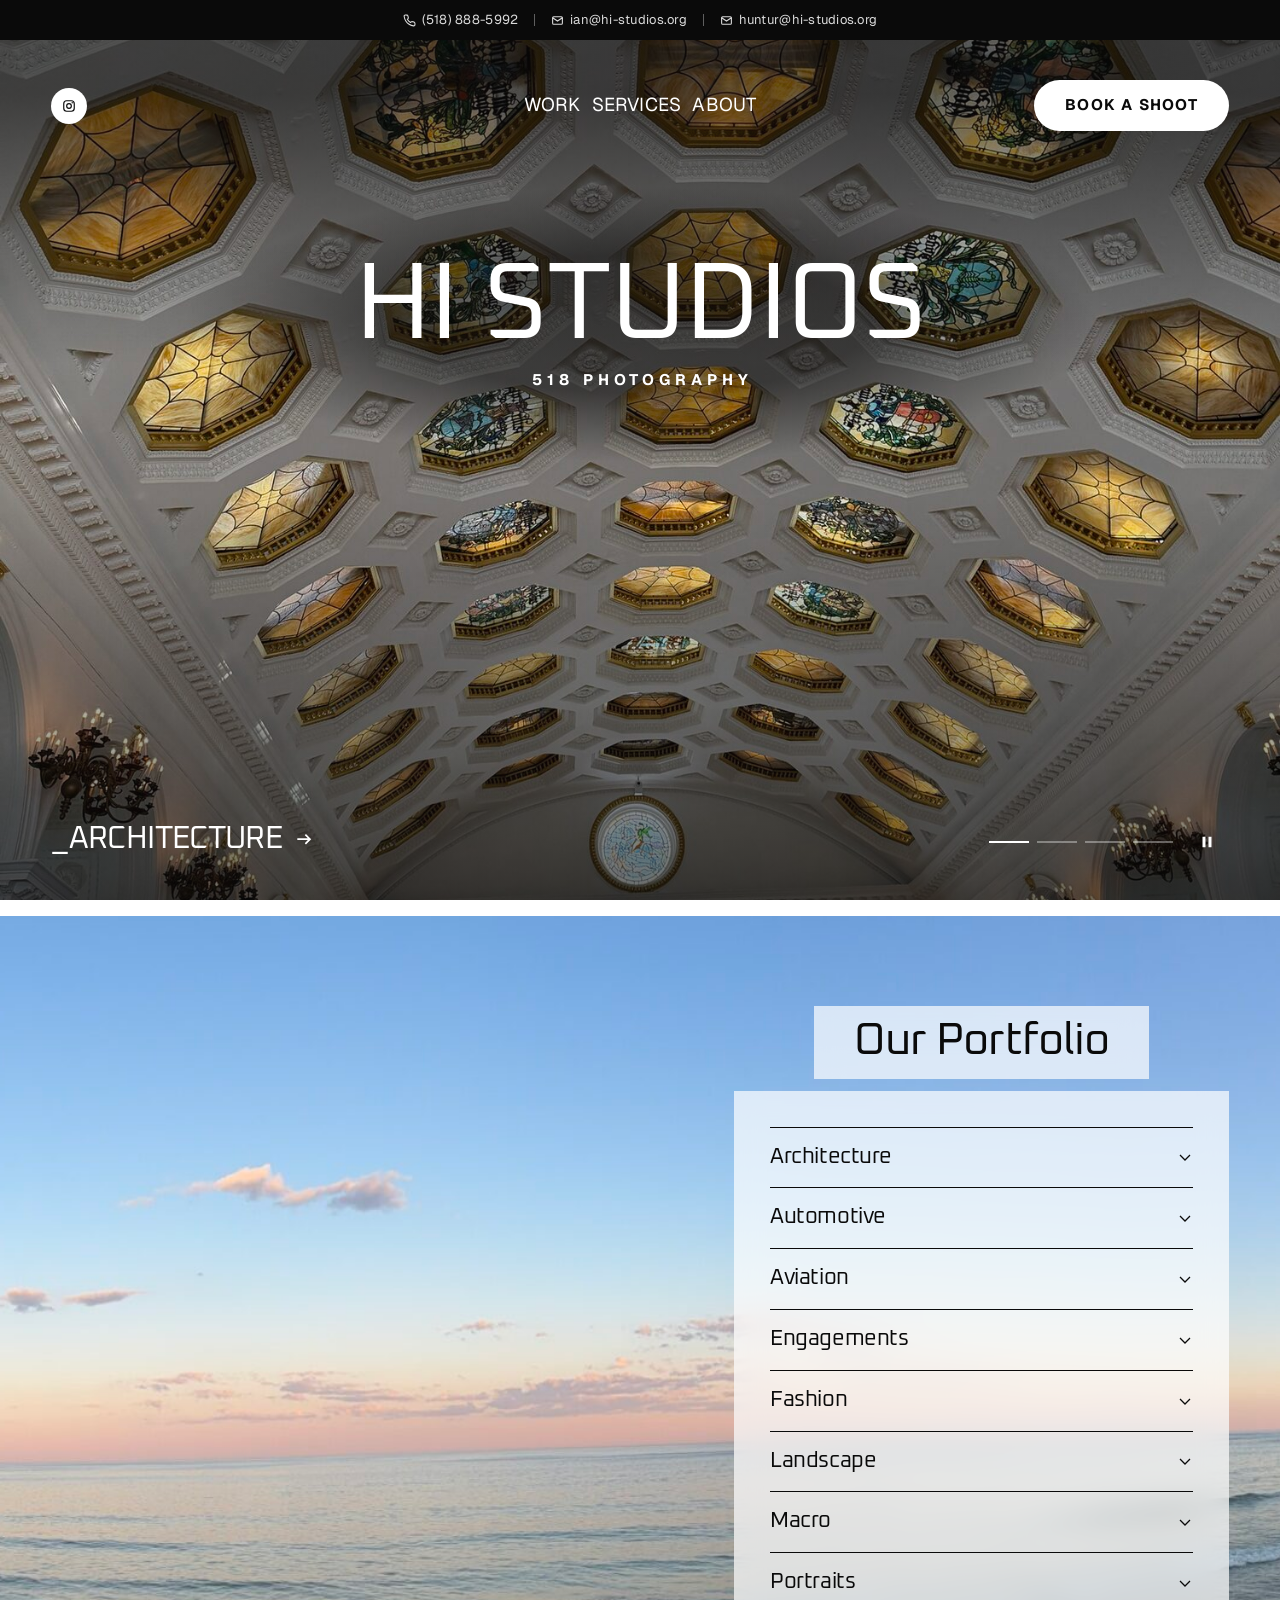
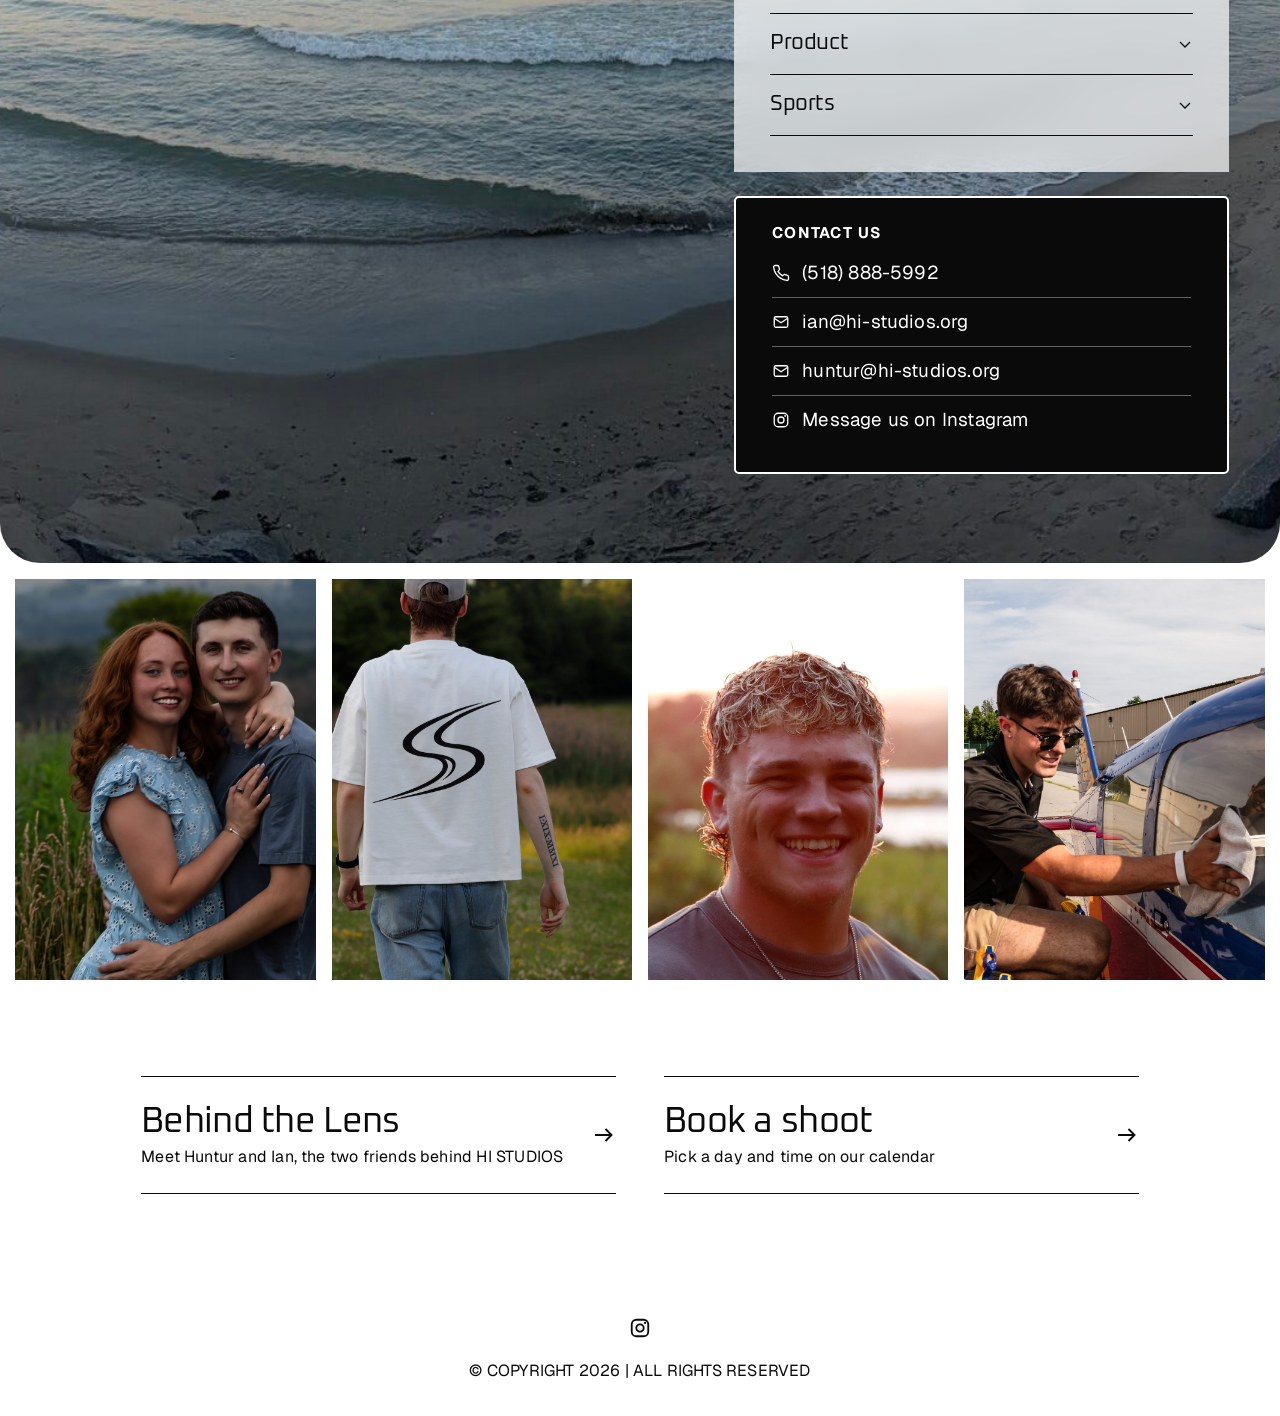
==== index.html @ 46494f15 "Rename "What we shoot" to "Our Portfolio" The homepage section heading and the links to it at the bo" ====
<!doctype html>
<!--
  Homepage built from DESIGN.md. The site has three pages, which share
  styles.css, script.js and the photos/ folder:
  - index.html: this page (hi-studios.org/)
  - about/index.html: Behind the Lens (hi-studios.org/about/)
  - book/index.html: Book a shoot (hi-studios.org/book/)

  To make it yours:
  - Name: HI STUDIOS (page titles, the name on the carousel, the menu, and
    the wordmark in the other pages' headers).
  - Search engines: each page's title and description are at the top of
    its <head>. The full links there (canonical, og:url, og:image), the
    data block below them, sitemap.xml and robots.txt all assume the site
    lives at https://hi-studios.org/. Change them if it moves.
  - Booking: "Book a shoot" opens the Book a shoot page, which embeds the
    Google Calendar booking page. Change availability, length or price
    in Google Calendar; nothing here needs editing.
  - Contact: phone (518) 888-5992 and the emails ian@hi-studios.org and
    huntur@hi-studios.org are in the bar at the top of every page, in the
    "Contact us" card under "Our Portfolio" and in the card on the Book a
    shoot page. The data block below lists the phone and Ian's email.
    Change them all if any of them changes. The cards also link to an
    Instagram message (ig.me/m/hi.studios.99).
  - Photos: they live in the photos/ folder, sorted by category. Each
    category's gallery list is at the top of script.js. The About photo
    is photos/about/hi-studios.jpg (a square crop).
  - Carousel: the 4 rotating photos at the top are in the hero section
    below; each one's caption opens a gallery. The name and "518
    Photography" sit centered on top of them.
  - Text: the service descriptions are drafts to rewrite in your own words.
-->
<html lang="en">
<head>
  <meta charset="utf-8">
  <meta name="viewport" content="width=device-width, initial-scale=1">
  <title>HI STUDIOS | 518 Photography &amp; Video</title>
  <meta name="description" content="HI STUDIOS is Huntur and Ian, shooting photo and video in New York’s 518 area: portraits, engagements, sports, fashion, automotive, aviation and more.">
  <link rel="canonical" href="https://hi-studios.org/">
  <meta property="og:type" content="website">
  <meta property="og:site_name" content="HI STUDIOS">
  <meta property="og:title" content="HI STUDIOS | 518 Photography">
  <meta property="og:description" content="Huntur and Ian, shooting photo and video in New York’s 518 area: portraits, engagements, sports, fashion, automotive, aviation and more.">
  <meta property="og:url" content="https://hi-studios.org/">
  <meta property="og:image" content="https://hi-studios.org/photos/engagements/hug-kneeling.jpg">
  <meta property="og:image:width" content="2000">
  <meta property="og:image:height" content="1333">
  <meta property="og:image:alt" content="A couple embracing on their knees in a field just after a proposal">
  <meta name="twitter:card" content="summary_large_image">
  <!-- Tells search engines who HI STUDIOS is and how to reach you -->
  <script type="application/ld+json">
  {
    "@context": "https://schema.org",
    "@graph": [
      {
        "@type": "Organization",
        "@id": "https://hi-studios.org/#organization",
        "name": "HI STUDIOS",
        "url": "https://hi-studios.org/",
        "description": "Photography and video by Huntur and Ian in New York’s 518 area.",
        "email": "ian@hi-studios.org",
        "telephone": "+1-518-888-5992",
        "image": "https://hi-studios.org/photos/about/hi-studios.jpg",
        "sameAs": ["https://www.instagram.com/hi.studios.99/"]
      },
      {
        "@type": "WebSite",
        "@id": "https://hi-studios.org/#website",
        "name": "HI STUDIOS",
        "url": "https://hi-studios.org/",
        "publisher": { "@id": "https://hi-studios.org/#organization" }
      }
    ]
  }
  </script>
  <link rel="icon" href="data:image/svg+xml,%3Csvg xmlns='http://www.w3.org/2000/svg' viewBox='0 0 32 32'%3E%3Crect width='32' height='32' fill='%230A0A0A'/%3E%3Crect x='7' y='22' width='18' height='3' fill='%23fff'/%3E%3C/svg%3E">
  <link rel="preconnect" href="https://fonts.googleapis.com">
  <link rel="preconnect" href="https://fonts.gstatic.com" crossorigin>
  <link rel="stylesheet" href="https://fonts.googleapis.com/css2?family=Oxanium:wght@400&family=Geist:wght@400;700&display=swap">
  <link rel="stylesheet" href="styles.css">
  <script src="script.js" defer></script>
</head>
<body>
  <a class="skip-link" href="#main">Skip to content</a>

  <div class="topbar">
    <a href="tel:+15188885992">
      <svg viewBox="0 0 24 24" fill="none" stroke="currentColor" stroke-width="2" stroke-linecap="round" stroke-linejoin="round" aria-hidden="true"><path d="M22 16.9v3a2 2 0 0 1-2.2 2 19.8 19.8 0 0 1-8.6-3.1 19.5 19.5 0 0 1-6-6A19.8 19.8 0 0 1 2.1 4.2 2 2 0 0 1 4.1 2h3a2 2 0 0 1 2 1.7c.1.9.4 1.8.7 2.7a2 2 0 0 1-.5 2.1L8 9.8a16 16 0 0 0 6 6l1.3-1.3a2 2 0 0 1 2.1-.4c.9.3 1.8.6 2.7.7a2 2 0 0 1 1.7 2z"/></svg>
      <span class="visually-hidden">Phone: </span>(518) 888-5992
    </a>
    <span class="topbar__sep" aria-hidden="true"></span>
    <span class="topbar__emails">
      <a href="mailto:ian@hi-studios.org">
        <svg viewBox="0 0 24 24" fill="none" stroke="currentColor" stroke-width="2" aria-hidden="true"><rect x="3" y="5" width="18" height="14" rx="2"/><path d="m3 7 9 6 9-6"/></svg>
        <span class="visually-hidden">Email: </span>ian@hi-studios.org
      </a>
      <span class="topbar__sep" aria-hidden="true"></span>
      <a href="mailto:huntur@hi-studios.org">
        <svg viewBox="0 0 24 24" fill="none" stroke="currentColor" stroke-width="2" aria-hidden="true"><rect x="3" y="5" width="18" height="14" rx="2"/><path d="m3 7 9 6 9-6"/></svg>
        <span class="visually-hidden">Email: </span>huntur@hi-studios.org
      </a>
    </span>
  </div>

  <header class="site-header">
    <ul class="socials" aria-label="Social links">
      <li>
        <a class="social-chip" href="https://www.instagram.com/hi.studios.99/" aria-label="Instagram">
          <svg viewBox="0 0 24 24" fill="none" stroke="currentColor" stroke-width="2" aria-hidden="true"><rect x="3" y="3" width="18" height="18" rx="5"/><circle cx="12" cy="12" r="4"/><circle cx="17.5" cy="6.5" r="1.2" fill="currentColor" stroke="none"/></svg>
        </a>
      </li>
    </ul>

    <!-- No wordmark here on the homepage: the name is centered on the carousel -->
    <div class="brand">
      <nav class="site-nav" aria-label="Main">
        <a href="#work">Work</a>
        <a href="#services">Services</a>
        <a href="about/">About</a>
      </nav>
    </div>

    <a class="btn btn--pill header-cta" href="book/">Book a shoot</a>

    <button class="menu-toggle" type="button" aria-expanded="false" aria-controls="menu" aria-label="Open menu">
      <span></span><span></span>
    </button>
  </header>

  <dialog class="menu" id="menu" aria-label="Menu">
    <div class="menu__top">
      <span class="wordmark wordmark--small">HI STUDIOS</span>
      <button class="icon-button menu__close" type="button" aria-label="Close menu">
        <svg viewBox="0 0 24 24" fill="none" stroke="currentColor" stroke-width="1.5" aria-hidden="true"><path d="M5 5l14 14M19 5 5 19"/></svg>
      </button>
    </div>
    <nav class="menu__nav" aria-label="Main">
      <a href="#work">Work</a>
      <a href="#services">Services</a>
      <a href="about/">About</a>
    </nav>
    <div class="menu__bottom">
      <a class="btn btn--pill" href="book/">Book a shoot</a>
      <!-- script.js copies the header's social links in here -->
    </div>
  </dialog>

  <main id="main">
    <!-- Carousel of 4 key photos. To swap one, change its img (src, width,
         height, alt) and its caption: data-gallery is the gallery the
         caption opens, and the text after the underscore is its label. -->
    <section class="hero" id="top" aria-roledescription="carousel" aria-label="Featured work">
      <h1 class="hero__title">
        <span class="hero__name">HI STUDIOS</span>
        <span class="hero__tagline">518 Photography</span>
      </h1>

      <div class="slides" aria-live="off">
        <figure class="slide is-active" role="group" aria-roledescription="slide" aria-label="1 of 4">
          <img src="photos/architecture/ceiling.jpg" alt="Ornate ceiling of octagonal stained-glass panels in a grand hall" width="1500" height="2000" fetchpriority="high">
          <figcaption>
            <a class="slide__caption" href="#services" data-gallery="architecture"><span aria-hidden="true">_</span>Architecture<svg viewBox="0 0 16 16" fill="none" stroke="currentColor" stroke-width="1.5" aria-hidden="true"><path d="M2 8h11M9 4l4 4-4 4"/></svg></a>
          </figcaption>
        </figure>
        <figure class="slide" role="group" aria-roledescription="slide" aria-label="2 of 4" inert>
          <img src="photos/engagements/hug-kneeling.jpg" alt="A couple embracing on their knees in a field just after a proposal" width="2000" height="1333" fetchpriority="low" decoding="async">
          <figcaption>
            <a class="slide__caption" href="#services" data-gallery="engagements"><span aria-hidden="true">_</span>Engagements<svg viewBox="0 0 16 16" fill="none" stroke="currentColor" stroke-width="1.5" aria-hidden="true"><path d="M2 8h11M9 4l4 4-4 4"/></svg></a>
          </figcaption>
        </figure>
        <figure class="slide" role="group" aria-roledescription="slide" aria-label="3 of 4" inert>
          <img src="photos/aviation/pose-spray.jpg" alt="A detailer in sunglasses holding a spray bottle beside a red and blue plane" width="2000" height="1333" fetchpriority="low" decoding="async">
          <figcaption>
            <a class="slide__caption" href="#services" data-gallery="aviation"><span aria-hidden="true">_</span>Aviation<svg viewBox="0 0 16 16" fill="none" stroke="currentColor" stroke-width="1.5" aria-hidden="true"><path d="M2 8h11M9 4l4 4-4 4"/></svg></a>
          </figcaption>
        </figure>
        <figure class="slide" role="group" aria-roledescription="slide" aria-label="4 of 4" inert>
          <img src="photos/fashion/walk-away-reeds.jpg" alt="A man in a gray cap walking away down a grassy path, a black S logo on the back of his white tee" width="2000" height="1333" fetchpriority="low" decoding="async">
          <figcaption>
            <a class="slide__caption" href="#services" data-gallery="fashion"><span aria-hidden="true">_</span>Fashion<svg viewBox="0 0 16 16" fill="none" stroke="currentColor" stroke-width="1.5" aria-hidden="true"><path d="M2 8h11M9 4l4 4-4 4"/></svg></a>
          </figcaption>
        </figure>
      </div>

      <div class="carousel-controls">
        <div class="dots" role="group" aria-label="Choose a photo">
          <button class="dot is-active" type="button" aria-label="Photo 1 of 4: Architecture" aria-current="true"><span></span></button>
          <button class="dot" type="button" aria-label="Photo 2 of 4: Engagements"><span></span></button>
          <button class="dot" type="button" aria-label="Photo 3 of 4: Aviation"><span></span></button>
          <button class="dot" type="button" aria-label="Photo 4 of 4: Fashion"><span></span></button>
        </div>
        <button class="carousel-toggle" type="button" aria-label="Pause slideshow">
          <svg class="icon-pause" viewBox="0 0 24 24" fill="currentColor" aria-hidden="true"><rect x="6" y="5" width="4" height="14"/><rect x="14" y="5" width="4" height="14"/></svg>
          <svg class="icon-play" viewBox="0 0 24 24" fill="currentColor" aria-hidden="true"><path d="M7 5v14l12-7z"/></svg>
        </button>
      </div>
    </section>

    <section class="services" id="services" aria-labelledby="services-title">
      <!-- On desktop the panels cover the right side, so pick a photo
           whose subject sits left of center. -->
      <img class="services__bg" src="photos/landscape/beach-panorama.jpg" alt="" width="2576" height="1052" loading="lazy">
      <div class="services__inner">
        <div class="services__panel">
          <h2 class="services__title" id="services-title">Our Portfolio</h2>
          <!-- Draft descriptions: rewrite them in your own words.
               Each "See photos" link opens the gallery named in data-gallery. -->
          <div class="accordion">
            <details>
              <summary>Architecture<svg viewBox="0 0 16 16" fill="none" stroke="currentColor" stroke-width="1.25" aria-hidden="true"><path d="m3 6 5 5 5-5"/></svg></summary>
              <p>Interiors and buildings, from grand halls to small rooms, shot to show both the detail and the scale.</p>
              <a class="accordion__link" href="#work" data-gallery="architecture">See photos</a>
            </details>
            <details>
              <summary>Automotive<svg viewBox="0 0 16 16" fill="none" stroke="currentColor" stroke-width="1.25" aria-hidden="true"><path d="m3 6 5 5 5-5"/></svg></summary>
              <p>Cars shot on location, with the angles and light that show off the paint, the lines and the details.</p>
              <a class="accordion__link" href="#work" data-gallery="automotive">See photos</a>
            </details>
            <details>
              <summary>Aviation<svg viewBox="0 0 16 16" fill="none" stroke="currentColor" stroke-width="1.25" aria-hidden="true"><path d="m3 6 5 5 5-5"/></svg></summary>
              <p>Planes on the ramp: detailing in action, close-up details and portraits with the aircraft.</p>
              <a class="accordion__link" href="#work" data-gallery="aviation">See photos</a>
            </details>
            <details>
              <summary>Engagements<svg viewBox="0 0 16 16" fill="none" stroke="currentColor" stroke-width="1.25" aria-hidden="true"><path d="m3 6 5 5 5-5"/></svg></summary>
              <p>Proposals and engagement sessions: the moment itself, the ring, and relaxed portraits of the two of you afterwards.</p>
              <a class="accordion__link" href="#work" data-gallery="engagements">See photos</a>
            </details>
            <details>
              <summary>Fashion<svg viewBox="0 0 16 16" fill="none" stroke="currentColor" stroke-width="1.25" aria-hidden="true"><path d="m3 6 5 5 5-5"/></svg></summary>
              <p>Lookbooks and campaign shoots for clothing brands, on location in natural light.</p>
              <a class="accordion__link" href="#work" data-gallery="fashion">See photos</a>
            </details>
            <details>
              <summary>Landscape<svg viewBox="0 0 16 16" fill="none" stroke="currentColor" stroke-width="1.25" aria-hidden="true"><path d="m3 6 5 5 5-5"/></svg></summary>
              <p>Coastlines, wetlands and wide-open skies, from golden sunsets to quiet overcast days.</p>
              <a class="accordion__link" href="#work" data-gallery="landscape">See photos</a>
            </details>
            <details>
              <summary>Macro<svg viewBox="0 0 16 16" fill="none" stroke="currentColor" stroke-width="1.25" aria-hidden="true"><path d="m3 6 5 5 5-5"/></svg></summary>
              <p>Close-ups of the small things: rain beading on ferns, leaf textures and details you'd walk right past.</p>
              <a class="accordion__link" href="#work" data-gallery="macro">See photos</a>
            </details>
            <details>
              <summary>Portraits<svg viewBox="0 0 16 16" fill="none" stroke="currentColor" stroke-width="1.25" aria-hidden="true"><path d="m3 6 5 5 5-5"/></svg></summary>
              <p>Relaxed, natural portraits outdoors, from golden-hour light to foggy autumn fields.</p>
              <a class="accordion__link" href="#work" data-gallery="portraits">See photos</a>
            </details>
            <details>
              <summary>Product<svg viewBox="0 0 16 16" fill="none" stroke="currentColor" stroke-width="1.25" aria-hidden="true"><path d="m3 6 5 5 5-5"/></svg></summary>
              <p>Clean close-ups of products, prints and logos, ready for a website or a feed.</p>
              <a class="accordion__link" href="#work" data-gallery="product">See photos</a>
            </details>
            <details>
              <summary>Sports<svg viewBox="0 0 16 16" fill="none" stroke="currentColor" stroke-width="1.25" aria-hidden="true"><path d="m3 6 5 5 5-5"/></svg></summary>
              <p>Games shot from the sideline under the lights, from the big plays to the moments in between, plus player portraits.</p>
              <a class="accordion__link" href="#work" data-gallery="sports">See photos</a>
            </details>
          </div>
          <div class="contact-card" id="contact">
            <h3 class="contact-card__title">Contact us</h3>
            <ul class="contact-card__list">
              <li>
                <a href="tel:+15188885992">
                  <svg viewBox="0 0 24 24" fill="none" stroke="currentColor" stroke-width="1.75" stroke-linecap="round" stroke-linejoin="round" aria-hidden="true"><path d="M22 16.9v3a2 2 0 0 1-2.2 2 19.8 19.8 0 0 1-8.6-3.1 19.5 19.5 0 0 1-6-6A19.8 19.8 0 0 1 2.1 4.2 2 2 0 0 1 4.1 2h3a2 2 0 0 1 2 1.7c.1.9.4 1.8.7 2.7a2 2 0 0 1-.5 2.1L8 9.8a16 16 0 0 0 6 6l1.3-1.3a2 2 0 0 1 2.1-.4c.9.3 1.8.6 2.7.7a2 2 0 0 1 1.7 2z"/></svg>
                  <span class="visually-hidden">Phone: </span>(518) 888-5992
                </a>
              </li>
              <li>
                <a href="mailto:ian@hi-studios.org">
                  <svg viewBox="0 0 24 24" fill="none" stroke="currentColor" stroke-width="1.75" aria-hidden="true"><rect x="3" y="5" width="18" height="14" rx="2"/><path d="m3 7 9 6 9-6"/></svg>
                  <span class="visually-hidden">Email: </span>ian@hi-studios.org
                </a>
              </li>
              <li>
                <a href="mailto:huntur@hi-studios.org">
                  <svg viewBox="0 0 24 24" fill="none" stroke="currentColor" stroke-width="1.75" aria-hidden="true"><rect x="3" y="5" width="18" height="14" rx="2"/><path d="m3 7 9 6 9-6"/></svg>
                  <span class="visually-hidden">Email: </span>huntur@hi-studios.org
                </a>
              </li>
              <li>
                <a href="https://ig.me/m/hi.studios.99">
                  <svg viewBox="0 0 24 24" fill="none" stroke="currentColor" stroke-width="1.75" aria-hidden="true"><rect x="3" y="3" width="18" height="18" rx="5"/><circle cx="12" cy="12" r="4"/><circle cx="17.5" cy="6.5" r="1.2" fill="currentColor" stroke="none"/></svg>
                  Message us on Instagram
                </a>
              </li>
            </ul>
          </div>
        </div>
      </div>
    </section>

    <section class="work" id="work" aria-label="Selected work">
      <ul class="strip">
        <li data-reveal="0"><a class="tile" href="photos/engagements/couple-portrait.jpg"><img src="photos/engagements/couple-portrait.jpg" alt="Engaged couple smiling together in a field of tall grass" width="2000" height="1333" loading="lazy"></a></li>
        <li data-reveal="1"><a class="tile" href="photos/product/back-print-closeup.jpg"><img src="photos/product/back-print-closeup.jpg" alt="Back of a white tee with a black S-curve print" width="2000" height="1333" loading="lazy"></a></li>
        <li data-reveal="2"><a class="tile" href="photos/portraits/golden-closeup.jpg"><img src="photos/portraits/golden-closeup.jpg" alt="Smiling young man with curly blond hair at golden hour" width="2000" height="1333" loading="lazy"></a></li>
        <li data-reveal="3"><a class="tile" href="photos/aviation/window-wipe.jpg"><img src="photos/aviation/window-wipe.jpg" alt="Person in sunglasses wiping down the window of a blue and red light aircraft" width="2000" height="1333" loading="lazy"></a></li>
      </ul>
    </section>

    <!-- Links to the site's other pages -->
    <nav class="page-links" aria-label="More from HI STUDIOS">
      <a class="page-link" href="about/">
        <span class="page-link__title">Behind the Lens</span>
        <span class="page-link__text">Meet Huntur and Ian, the two friends behind HI STUDIOS</span>
        <svg viewBox="0 0 16 16" fill="none" stroke="currentColor" stroke-width="1.25" aria-hidden="true"><path d="M2 8h11M9 4l4 4-4 4"/></svg>
      </a>
      <a class="page-link" href="book/">
        <span class="page-link__title">Book a shoot</span>
        <span class="page-link__text">Pick a day and time on our calendar</span>
        <svg viewBox="0 0 16 16" fill="none" stroke="currentColor" stroke-width="1.25" aria-hidden="true"><path d="M2 8h11M9 4l4 4-4 4"/></svg>
      </a>
    </nav>
  </main>

  <footer class="site-footer">
    <ul class="socials socials--footer" aria-label="Social links">
      <li>
        <a href="https://www.instagram.com/hi.studios.99/" aria-label="Instagram">
          <svg viewBox="0 0 24 24" fill="none" stroke="currentColor" stroke-width="2" aria-hidden="true"><rect x="3" y="3" width="18" height="18" rx="5"/><circle cx="12" cy="12" r="4"/><circle cx="17.5" cy="6.5" r="1.2" fill="currentColor" stroke="none"/></svg>
        </a>
      </li>
    </ul>
    <p>© Copyright <span data-year>2026</span> | All rights reserved</p>
  </footer>

  <dialog class="lightbox" aria-label="Photo viewer">
    <button class="icon-button lightbox__close" type="button" aria-label="Close">
      <svg viewBox="0 0 24 24" fill="none" stroke="currentColor" stroke-width="1.5" aria-hidden="true"><path d="M5 5l14 14M19 5 5 19"/></svg>
    </button>
    <button class="icon-button lightbox__prev" type="button" aria-label="Previous photo">
      <svg viewBox="0 0 24 24" fill="none" stroke="currentColor" stroke-width="1.5" aria-hidden="true"><path d="m15 5-7 7 7 7"/></svg>
    </button>
    <figure class="lightbox__stage">
      <img class="lightbox__img" alt="">
      <figcaption class="lightbox__count"></figcaption>
    </figure>
    <button class="icon-button lightbox__next" type="button" aria-label="Next photo">
      <svg viewBox="0 0 24 24" fill="none" stroke="currentColor" stroke-width="1.5" aria-hidden="true"><path d="m9 5 7 7-7 7"/></svg>
    </button>
  </dialog>
</body>
</html>
---- styles.css ----
/* Tokens from DESIGN.md */
:root {
  --black: #0A0A0A;
  --white: #FFFFFF;
  --index-white: rgba(255, 255, 255, 0.85);
  --scrim: rgba(10, 10, 10, 0.6);
  --shade: rgba(10, 10, 10, 0.55);
  --clear: rgba(10, 10, 10, 0);
  --track: rgba(255, 255, 255, 0.35);
  --frost: rgba(255, 255, 255, 0.7); /* 0.45 on bright photos; these are moody */
  --placeholder: #F2F2F2;
  --hover-fill: #E8E8E8;

  --font-display: 'Oxanium', 'Geist', system-ui, sans-serif;
  --font-body: 'Geist', system-ui, sans-serif;

  --margin: max(1rem, 4vw);
  --grid-margin: max(4px, 1.2vw);
  --gutter: 16px;
  --section-space: clamp(3rem, 8vw, 6rem);
  --radius-section: 40px;
  --topbar-h: 40px;
  --ease: cubic-bezier(0.22, 1, 0.36, 1);
}

/* Base */
*, *::before, *::after { box-sizing: border-box; }

html { -webkit-text-size-adjust: 100%; }
@media (prefers-reduced-motion: no-preference) {
  html { scroll-behavior: smooth; }
}
html:has(dialog[open]) { overflow: hidden; }

body {
  margin: 0;
  background: var(--white);
  color: var(--black);
  font-family: var(--font-body);
  font-size: 1.17rem;
  line-height: 1.6;
  letter-spacing: 0.01em;
  -webkit-font-smoothing: antialiased;
}

img, video { display: block; max-width: 100%; }
a { color: inherit; }
ul { list-style: none; margin: 0; padding: 0; }
p { margin: 0; text-wrap: pretty; }

h1, h2 {
  margin: 0;
  font-family: var(--font-display);
  font-weight: 400;
  letter-spacing: -0.02em;
  text-wrap: balance;
}

:focus-visible { outline: 2px solid currentColor; outline-offset: 3px; }

.visually-hidden {
  position: absolute;
  width: 1px;
  height: 1px;
  overflow: hidden;
  clip-path: inset(50%);
  white-space: nowrap;
}

.skip-link {
  position: absolute;
  top: 1rem;
  left: 1rem;
  z-index: 100;
  padding: 0.75rem 1.25rem;
  background: var(--white);
  color: var(--black);
  font-weight: 700;
  transform: translateY(-200%);
}
.skip-link:focus { transform: none; }

/* Buttons */
.btn {
  display: inline-flex;
  align-items: center;
  justify-content: center;
  min-height: 44px;
  padding: 18px 31px;
  font: 700 0.96rem/1 var(--font-body);
  letter-spacing: 0.08em;
  text-transform: uppercase;
  text-decoration: none;
  white-space: nowrap;
  transition: transform 250ms var(--ease), background-color 200ms var(--ease);
}
.btn:active { transform: scale(0.98); }

.btn--pill { border-radius: 9999px; background: var(--white); color: var(--black); }
.btn--pill:hover { background: var(--hover-fill); }

.btn--keyline { border: 2px solid var(--white); border-radius: 5px; background: var(--black); color: var(--white); }
.btn--keyline:hover { background: #1F1F1F; }

.icon-button {
  display: grid;
  place-items: center;
  width: 44px;
  height: 44px;
  padding: 0;
  border: 0;
  background: none;
  color: inherit;
  cursor: pointer;
}
.icon-button svg { width: 24px; height: 24px; }

/* Top bar: phone and email, above the header */
.topbar {
  position: absolute;
  inset: 0 0 auto;
  z-index: 11;
  display: flex;
  align-items: center;
  justify-content: center;
  gap: 1rem;
  height: var(--topbar-h);
  padding: 0 var(--margin);
  background: var(--black);
  color: var(--index-white);
  font-size: 0.8125rem;
  letter-spacing: 0.02em;
  white-space: nowrap;
}
.topbar a {
  display: inline-flex;
  align-items: center;
  gap: 0.45em;
  height: 100%;
  text-decoration: none;
  text-underline-offset: 3px;
  transition: color 200ms var(--ease);
}
.topbar a:hover,
.topbar a:focus-visible { color: var(--white); text-decoration: underline; }
.topbar a:focus-visible { outline-offset: -4px; }
.topbar svg { flex: none; width: 13px; height: 13px; }
.topbar__sep { width: 1px; height: 12px; background: var(--track); }
.topbar__emails { display: flex; align-items: center; gap: 1rem; height: 100%; }

/* Header: sits over the hero, under the top bar */
.site-header {
  position: absolute;
  inset: var(--topbar-h) 0 auto;
  z-index: 10;
  display: grid;
  grid-template-columns: 1fr auto 1fr;
  align-items: center;
  gap: 1.5rem;
  padding: 2.5rem var(--margin) 0;
  color: var(--white);
}

.socials { display: flex; gap: 10px; }

.social-chip {
  display: grid;
  place-items: center;
  width: 36px;
  height: 36px;
  border-radius: 50%;
  background: var(--white);
  color: var(--black);
  transition: background-color 200ms var(--ease), transform 250ms var(--ease);
}
.social-chip:hover { background: var(--hover-fill); }
.social-chip:active { transform: scale(0.94); }
.social-chip svg { width: 14px; height: 14px; }

.brand { display: grid; justify-items: center; gap: 0.9rem; }

.wordmark {
  font-family: var(--font-display);
  font-size: 2.64rem;
  line-height: 1;
  letter-spacing: -0.02em;
  text-transform: uppercase;
  text-decoration: none;
}
.wordmark--small { font-size: 1rem; letter-spacing: 0; }

.site-nav { display: flex; gap: 0.6em; }
.site-nav a {
  position: relative;
  padding-bottom: 2px;
  text-decoration: none;
  text-transform: uppercase;
}
.site-nav a::after {
  content: '';
  position: absolute;
  inset: auto 0 0;
  height: 1px;
  background: currentColor;
  transform: scaleX(0);
  transform-origin: left;
  transition: transform 400ms var(--ease);
}
.site-nav a:hover::after,
.site-nav a:focus-visible::after,
.site-nav a[aria-current='page']::after { transform: scaleX(1); }

.header-cta { justify-self: end; }

.menu-toggle {
  display: none;
  gap: 8px;
  place-content: center;
  width: 44px;
  height: 44px;
  padding: 0;
  border: 0;
  background: none;
  cursor: pointer;
}
.menu-toggle span { display: block; width: 34px; height: 1px; background: var(--white); }

/* Mobile menu */
.menu {
  width: 100%;
  max-width: none;
  height: 100%;
  max-height: none;
  margin: 0;
  padding: 1.5rem var(--margin) 2rem;
  border: 0;
  background: var(--black);
  color: var(--white);
}
.menu[open] {
  display: grid;
  grid-template-rows: auto 1fr auto;
  animation: fade-in 300ms var(--ease);
}
.menu::backdrop { background: var(--black); }

.menu__top { display: flex; align-items: center; justify-content: space-between; }
.menu__close { margin-right: -10px; }

.menu__nav { display: grid; align-content: center; }
.menu__nav a {
  font-family: var(--font-display);
  font-size: clamp(2rem, 9vw, 2.5rem);
  line-height: 1.4;
  letter-spacing: -0.02em;
  text-transform: uppercase;
  text-decoration: none;
}
.menu__nav a::before { content: '_'; }
.menu__nav a[aria-current='page'] {
  text-decoration: underline;
  text-decoration-thickness: 1px;
  text-underline-offset: 0.15em;
}

.menu__bottom { display: grid; justify-items: start; gap: 1.5rem; }

/* Inner pages (Behind the Lens, Book a shoot) have no hero photo, so the
   top bar and header sit in the page, on the black band of the page head */
.page-inner .topbar,
.page-inner .site-header { position: relative; inset: auto; }
.page-inner .site-header { background: var(--black); }

.page-head {
  display: grid;
  justify-items: center;
  gap: 1.25rem;
  padding: clamp(3rem, 8vw, 6rem) var(--margin) clamp(3.5rem, 8vw, 6.5rem);
  border-radius: 0 0 var(--radius-section) var(--radius-section);
  background: var(--black);
  color: var(--white);
  text-align: center;
}

.page-head h1 {
  font-size: clamp(2.75rem, 6vw, 5rem);
  line-height: 1.1;
}

.page-head p { max-width: 56ch; color: var(--index-white); }

/* Hero: a carousel of key photos */
.hero {
  --hero-bottom: clamp(1.5rem, 4vh, 2.5rem);
  position: relative;
  min-height: 100dvh;
  overflow: hidden;
  background: var(--black);
  color: var(--white);
  touch-action: pan-y;
}

/* Name and tagline, centered across the photos and a little above the
   middle, so it clears the faces in the key photos. It lets clicks and
   swipes through to the carousel underneath */
.hero__title {
  position: absolute;
  top: max(36%, 14rem); /* the minimum keeps it clear of the header on short screens */
  left: 50%;
  z-index: 1;
  display: grid;
  justify-items: center;
  gap: clamp(0.6rem, 1.2vw, 1rem);
  width: max-content;
  max-width: calc(100% - 2 * var(--margin));
  text-align: center;
  transform: translate(-50%, -50%);
  pointer-events: none;
}

/* A soft shade behind the title keeps it readable on bright photos */
.hero__title::before {
  content: '';
  position: absolute;
  inset: -55% -30%;
  z-index: -1;
  background: radial-gradient(closest-side, var(--shade) 50%, var(--clear));
}

.hero__name {
  font-size: clamp(3.25rem, 8.5vw, 7.5rem);
  line-height: 0.9;
  white-space: nowrap;
}

.hero__tagline {
  padding-left: 0.32em; /* evens out the spacing after the last letter */
  font: 700 clamp(0.875rem, 1.2vw, 1.125rem)/1.2 var(--font-body);
  letter-spacing: 0.32em;
  text-transform: uppercase;
}

.slides,
.slide {
  position: absolute;
  inset: 0;
  margin: 0;
}

.slide {
  opacity: 0;
  transition: opacity 1200ms var(--ease);
}
.slide.is-active { opacity: 1; }

/* Each photo eases out of a slight zoom while it's showing */
.slide img {
  width: 100%;
  height: 100%;
  object-fit: cover;
  transform: scale(1.06);
  transition: transform 8s linear;
}
.slide.is-active img { transform: none; }

/* Fades at the top and bottom keep the header and caption readable */
.slide::after {
  content: '';
  position: absolute;
  inset: 0;
  /* The top fade starts under the top bar, so the header keeps its contrast */
  background: linear-gradient(to bottom, var(--scrim) calc(var(--topbar-h) + 6%), var(--clear) calc(var(--topbar-h) + 36%), var(--clear) 55%, var(--scrim) 100%);
  pointer-events: none;
}

.slide figcaption {
  position: absolute;
  bottom: var(--hero-bottom);
  left: var(--margin);
  z-index: 1;
}

.slide__caption {
  display: inline-flex;
  align-items: center;
  min-height: 44px;
  font-family: var(--font-display);
  font-size: clamp(1.5rem, 2.4vw, 2.25rem);
  letter-spacing: -0.02em;
  text-transform: uppercase;
  text-decoration: none;
}
.slide__caption svg {
  width: 0.6em;
  height: 0.6em;
  margin-left: 0.4em;
  transition: transform 300ms var(--ease);
}
.slide__caption:hover svg { transform: translateX(0.2em); }

.carousel-controls {
  position: absolute;
  right: var(--margin);
  bottom: var(--hero-bottom);
  z-index: 2;
  display: flex;
  align-items: center;
  gap: 0.5rem;
}

.dots { display: flex; }

/* A thin bar inside a 44px-tall button; the active one fills as it plays */
.dot {
  display: grid;
  align-items: center;
  width: 48px;
  height: 44px;
  padding: 0 4px;
  border: 0;
  background: none;
  cursor: pointer;
}
.dot span {
  position: relative;
  height: 2px;
  overflow: hidden;
  background: var(--track);
}
.dot span::after {
  content: '';
  position: absolute;
  inset: 0;
  background: var(--white);
  transform: scaleX(0);
  transform-origin: left;
}
.dot.is-active span::after { transform: none; }
.hero.is-playing .dot.is-active span::after { animation: dot-fill var(--slide-ms, 6500ms) linear both; }

.carousel-toggle {
  display: grid;
  place-items: center;
  width: 44px;
  height: 44px;
  padding: 0;
  border: 0;
  background: none;
  color: var(--white);
  cursor: pointer;
}
.carousel-toggle svg { width: 18px; height: 18px; }
.carousel-toggle .icon-play,
.carousel-toggle.is-paused .icon-pause { display: none; }
.carousel-toggle.is-paused .icon-play { display: block; }

/* Services: frosted panels over a full-bleed photo */
.services {
  position: relative;
  isolation: isolate;
  margin-top: var(--gutter);
  overflow: hidden;
  border-radius: 0 0 var(--radius-section) var(--radius-section);
  background: var(--placeholder);
}

.services__bg {
  position: absolute;
  inset: 0;
  z-index: -1;
  width: 100%;
  height: 100%;
  object-fit: cover;
}

.services__inner {
  display: grid;
  grid-template-columns: 1fr minmax(0, 42%);
  padding: clamp(3rem, 7vw, 6rem) var(--margin);
}

.services__panel {
  grid-column: 2;
  display: grid;
  justify-items: center;
  gap: 0.75rem;
}

/* Frost on both panels: DESIGN.md's lighter Haze only works on bright photos */
.services__title,
.accordion {
  background: var(--frost);
  -webkit-backdrop-filter: blur(14px);
  backdrop-filter: blur(14px);
}

.services__title {
  padding: 0.6rem 2.5rem;
  font-size: clamp(2.25rem, 3.5vw, 3.25rem);
  line-height: 1.2;
  text-align: center;
}

.accordion { width: 100%; padding: 2.25rem; }

.accordion details { border-bottom: 1px solid var(--black); }
.accordion details:first-child { border-top: 1px solid var(--black); }

.accordion summary {
  display: flex;
  align-items: center;
  justify-content: space-between;
  gap: 1rem;
  min-height: 44px;
  padding: 15px 0;
  font-family: var(--font-display);
  font-size: 1.38rem;
  line-height: 1.35;
  letter-spacing: -0.02em;
  list-style: none;
  cursor: pointer;
}
.accordion summary::-webkit-details-marker { display: none; }

.accordion summary svg {
  flex: none;
  width: 16px;
  height: 16px;
  transition: transform 300ms var(--ease);
}
.accordion details[open] summary svg { transform: rotate(180deg); }

.accordion details p {
  max-width: 52ch;
  padding-bottom: 0.25rem;
  animation: fade-in 400ms var(--ease);
}

.accordion__link {
  display: inline-flex;
  align-items: center;
  min-height: 44px;
  margin-bottom: 0.5rem;
  font-size: 0.875rem;
  font-weight: 700;
  letter-spacing: 0.08em;
  text-transform: uppercase;
  text-underline-offset: 4px;
  animation: fade-in 400ms var(--ease);
}
.accordion__link:hover { text-decoration-thickness: 2px; }

/* Contact card: the photo CTA style, opened up into a short list */
.contact-card {
  width: 100%;
  margin-top: 0.75rem;
  padding: 1.75rem 2.25rem;
  border: 2px solid var(--white);
  border-radius: 5px;
  background: var(--black);
  color: var(--white);
}

.contact-card__title {
  margin: 0 0 0.5rem;
  font: 700 0.96rem/1 var(--font-body);
  letter-spacing: 0.08em;
  text-transform: uppercase;
}

.contact-card__list li + li { border-top: 1px solid var(--track); }

.contact-card__list a {
  display: flex;
  align-items: center;
  gap: 0.75rem;
  min-height: 48px;
  text-decoration: none;
  text-underline-offset: 4px;
  overflow-wrap: anywhere;
}
.contact-card__list a:hover { text-decoration: underline; }
.contact-card__list svg { flex: none; width: 18px; height: 18px; }

/* Photo strip */
.work { padding: var(--gutter) var(--grid-margin) 0; }

.strip {
  display: grid;
  grid-template-columns: repeat(4, minmax(0, 1fr));
  gap: var(--gutter);
}

.tile {
  display: block;
  aspect-ratio: 3 / 4;
  overflow: hidden;
  background: var(--placeholder);
}
.tile img {
  width: 100%;
  height: 100%;
  object-fit: cover;
  transition: transform 600ms var(--ease), opacity 500ms var(--ease);
}
.tile:hover img { transform: scale(1.02); }

/* About */
.about {
  display: grid;
  grid-template-columns: auto minmax(0, 1fr);
  align-items: center;
  gap: clamp(2rem, 5vw, 4rem);
  max-width: 1100px;
  margin: 0 auto;
  padding: var(--section-space) var(--margin) 0;
}

.about__portrait {
  width: clamp(180px, 26vw, 330px);
  height: auto;
  aspect-ratio: 1;
  border-radius: 50%;
  object-fit: cover;
  background: var(--placeholder);
}

.about__text { display: grid; gap: 1.25rem; max-width: 65ch; }

/* Booking: Google Calendar's booking page, embedded */
.booking {
  display: grid;
  gap: 1.5rem;
  max-width: 1100px;
  margin: 0 auto;
  padding: clamp(2rem, 5vw, 4rem) var(--margin) 0;
}

/* Google switches to a taller one-column layout below about 600px wide,
   so the frame's height follows its own width */
.booking__frame {
  container-type: inline-size;
  background: var(--white);
}
.booking__frame iframe {
  display: block;
  width: 100%;
  height: 690px;
  border: 0;
}
@container (max-width: 599px) {
  .booking__frame iframe { height: 1150px; }
}

/* Google centers its calendar, so the link and card under it are centered too */
.booking__alt { justify-self: center; margin-top: -0.75rem; font-size: 1rem; }
.booking__alt a {
  display: inline-flex;
  align-items: center;
  min-height: 44px;
  text-underline-offset: 4px;
}
.booking__alt a:hover { text-decoration-thickness: 2px; }

.booking .contact-card { justify-self: center; max-width: 560px; margin-top: 0; }

/* Links to the other pages, at the end of each page */
.page-links {
  display: grid;
  grid-template-columns: repeat(2, minmax(0, 1fr));
  column-gap: clamp(1.5rem, 4vw, 3rem);
  max-width: 1100px;
  margin: 0 auto;
  padding: var(--section-space) var(--margin);
}

.page-link {
  display: grid;
  grid-template-columns: minmax(0, 1fr) auto;
  align-items: center;
  column-gap: 1rem;
  padding: 1.5rem 0;
  border-block: 1px solid var(--black);
  text-decoration: none;
}

.page-link__title {
  font-family: var(--font-display);
  font-size: clamp(1.75rem, 2.8vw, 2.5rem);
  line-height: 1.2;
  letter-spacing: -0.02em;
  text-decoration-thickness: 1px;
  text-underline-offset: 0.12em;
}
.page-link:hover .page-link__title { text-decoration-line: underline; }

.page-link__text { grid-column: 1; font-size: 1rem; }

.page-link svg {
  grid-column: 2;
  grid-row: 1 / span 2;
  width: 1.5rem;
  height: 1.5rem;
  transition: transform 300ms var(--ease);
}
.page-link:hover svg { transform: translateX(0.3rem); }

/* Footer */
.site-footer {
  display: grid;
  justify-items: center;
  gap: 0.5rem;
  padding: 1rem var(--margin) 2rem;
  font-size: 1rem;
  text-transform: uppercase;
}

.socials--footer { gap: 0; }
.socials--footer a {
  display: grid;
  place-items: center;
  width: 44px;
  height: 44px;
  transition: opacity 200ms var(--ease);
}
.socials--footer a:hover { opacity: 0.6; }
.socials--footer svg { width: 22px; height: 22px; }

/* Lightbox */
.lightbox {
  width: 100%;
  max-width: none;
  height: 100%;
  max-height: none;
  margin: 0;
  padding: 0;
  border: 0;
  background: var(--black);
  color: var(--white);
}
.lightbox[open] {
  display: grid;
  grid-template-columns: 5rem minmax(0, 1fr) 5rem;
  align-items: center;
  animation: lightbox-in 300ms var(--ease);
}
.lightbox::backdrop { background: var(--black); }

.lightbox__stage {
  display: grid;
  place-items: center;
  height: 100dvh;
  margin: 0;
  touch-action: pan-y;
}

.lightbox__img {
  max-height: calc(100dvh - 8rem);
  object-fit: contain;
  opacity: 0;
  transition: opacity 400ms var(--ease);
  user-select: none;
}
.lightbox__img.is-loaded { opacity: 1; }

.lightbox__count {
  position: absolute;
  bottom: 1.5rem;
  left: 50%;
  color: var(--index-white);
  font-size: 0.875rem;
  font-variant-numeric: tabular-nums;
  letter-spacing: 0.08em;
  text-transform: uppercase;
  white-space: nowrap;
  transform: translateX(-50%);
}

.lightbox__close { position: absolute; top: 1rem; right: 1rem; z-index: 1; }
.lightbox__prev, .lightbox__next { justify-self: center; }
.lightbox.is-single .lightbox__prev,
.lightbox.is-single .lightbox__next { visibility: hidden; }

/* Reveal on scroll (classes added by script.js) */
.reveal {
  opacity: 0;
  transform: translateY(12px);
  transition: opacity 600ms var(--ease), transform 600ms var(--ease);
  transition-delay: calc(var(--i, 0) * 60ms);
}
.reveal.is-in { opacity: 1; transform: none; }

.fade { opacity: 0; transition: opacity 500ms var(--ease); }
.fade.is-loaded { opacity: 1; }

@keyframes fade-in { from { opacity: 0; } }
@keyframes dot-fill { from { transform: scaleX(0); } to { transform: none; } }
@keyframes lightbox-in { from { opacity: 0; transform: scale(0.98); } }

/* Tablet */
@media (max-width: 1023px) {
  .services__inner { grid-template-columns: minmax(0, 1fr); }
  .services__panel { grid-column: 1; justify-self: end; width: min(100%, 560px); }
}

/* Phone */
@media (max-width: 767px) {
  :root { --radius-section: 24px; --topbar-h: 44px; }

  .site-header { grid-template-columns: 1fr auto; padding-top: 1.5rem; }
  .site-header > .socials,
  .site-nav,
  .header-cta { display: none; }
  .brand { justify-items: start; }
  .site-header .wordmark { font-size: 1rem; letter-spacing: 0; }
  .menu-toggle { display: grid; margin-right: -5px; }

  /* Caption sits above the controls, both on the left */
  .hero { --hero-bottom: 1.25rem; }
  .hero__title { top: max(36%, 10.75rem); }
  .slide figcaption { bottom: calc(var(--hero-bottom) + 48px); }
  .carousel-controls { right: auto; left: calc(var(--margin) - 4px); gap: 0.25rem; }
  .dot { width: 40px; }

  .services__inner { padding: 3rem var(--margin); }
  .services__title { padding: 0.5rem 1.5rem; }
  .accordion { padding: 1.5rem 1.25rem; }
  .contact-card { padding: 1.5rem 1.25rem; }

  .work { padding: 4px 4px 0; }
  .strip { grid-template-columns: repeat(2, minmax(0, 1fr)); gap: 4px; }

  .about { grid-template-columns: minmax(0, 1fr); justify-items: center; }

  .page-links { grid-template-columns: minmax(0, 1fr); }
  .page-link + .page-link { border-top: 0; }

  .lightbox[open] { grid-template-columns: minmax(0, 1fr); }
  .lightbox__stage { grid-row: 1; grid-column: 1; }
  .lightbox__img { max-height: calc(100dvh - 9rem); }
  .lightbox__prev, .lightbox__next { position: absolute; bottom: 0.75rem; }
  .lightbox__prev { left: 0.5rem; }
  .lightbox__next { right: 0.5rem; }
}

/* Narrow phones: the top bar puts the phone number on one line and both
   emails on the next, and the carousel title moves down to clear it */
@media (max-width: 559px) {
  :root { --topbar-h: 80px; }
  .topbar { flex-wrap: wrap; align-content: center; row-gap: 0; }
  .topbar > .topbar__sep { display: none; }
  .topbar > a,
  .topbar__emails { height: 40px; }
  .topbar__emails { flex-basis: 100%; justify-content: center; gap: 0.75rem; }
  .hero__title { top: max(36%, 12.75rem); }
}

/* Very narrow phones: each email gets a line of its own too */
@media (max-width: 359px) {
  :root { --topbar-h: 120px; }
  .topbar__emails { flex-wrap: wrap; align-content: center; row-gap: 0; height: 80px; }
  .topbar__emails > .topbar__sep { display: none; }
  .topbar__emails > a { flex-basis: 100%; justify-content: center; height: 40px; }
  .hero__title { top: max(36%, 15.25rem); }
}

@media (prefers-reduced-motion: reduce) {
  *, *::before, *::after {
    animation-duration: 1ms !important;
    transition-duration: 1ms !important;
    transition-delay: 0ms !important;
  }
}
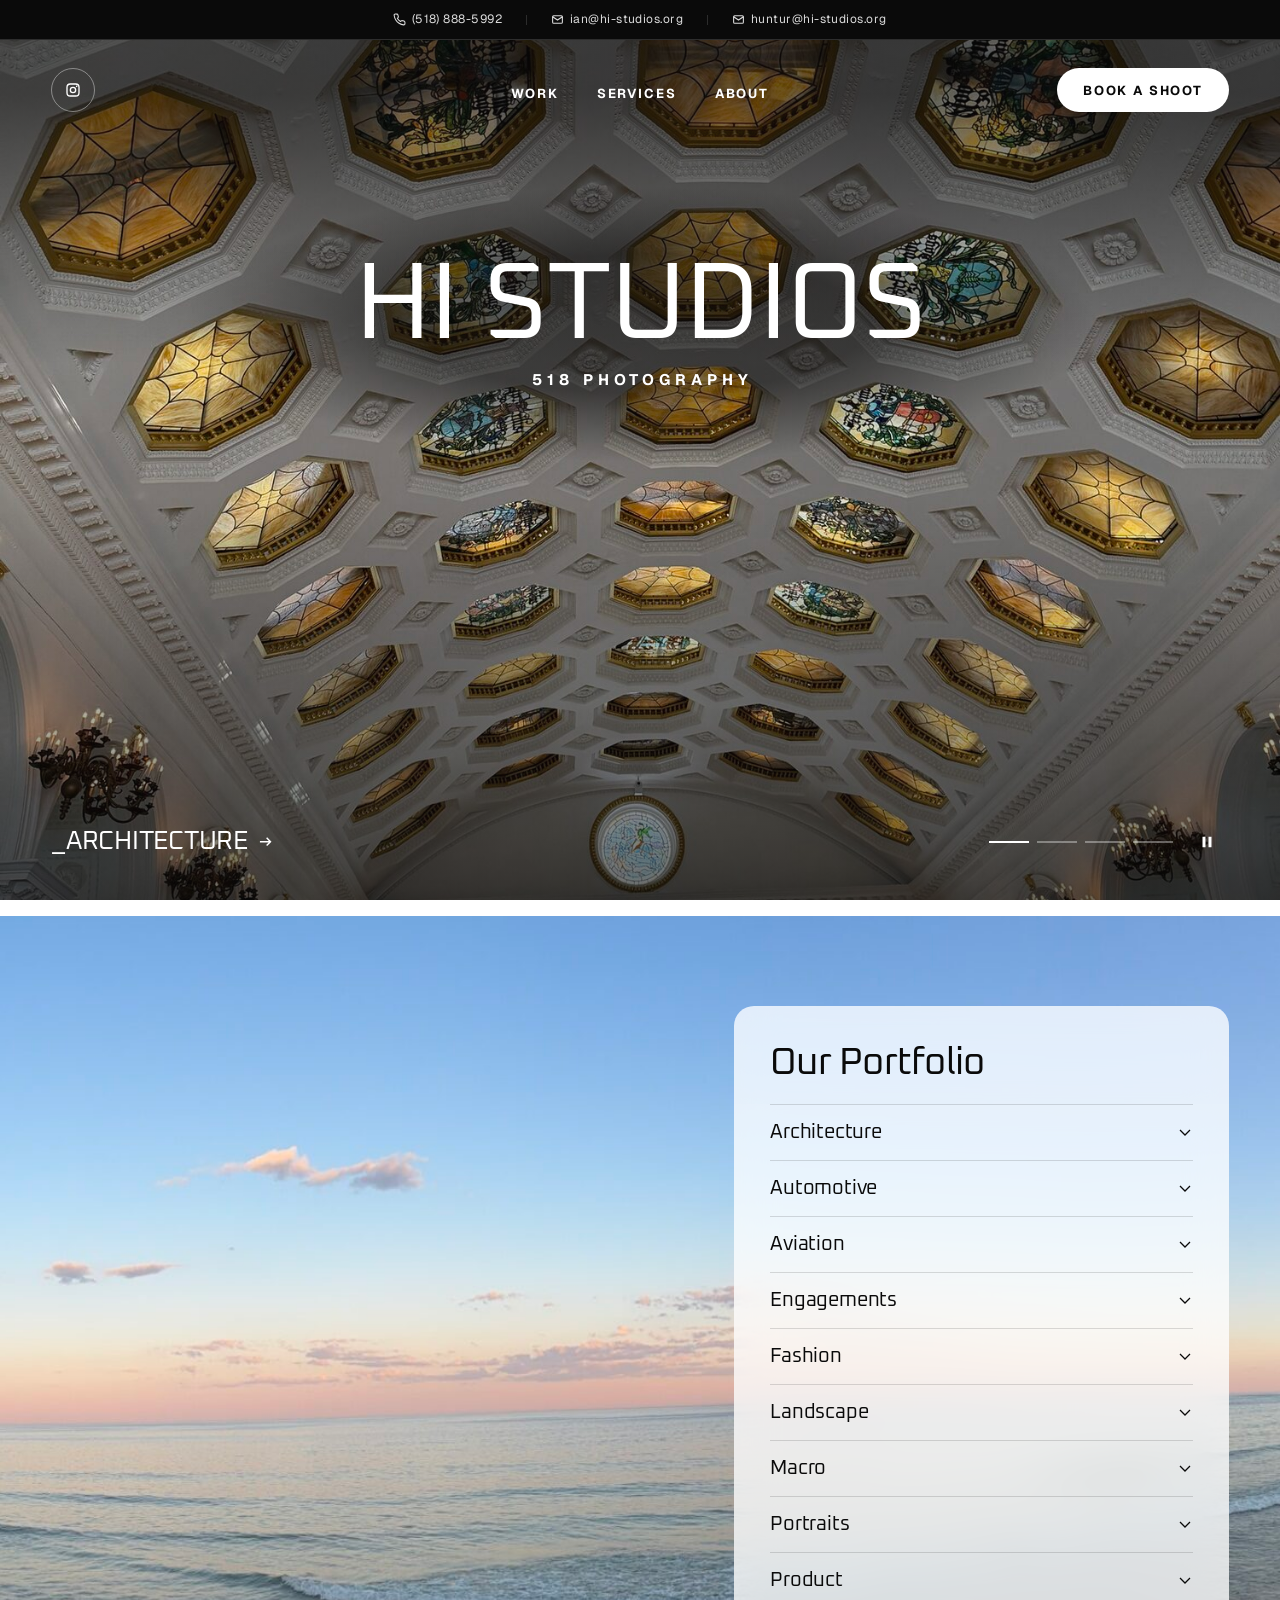
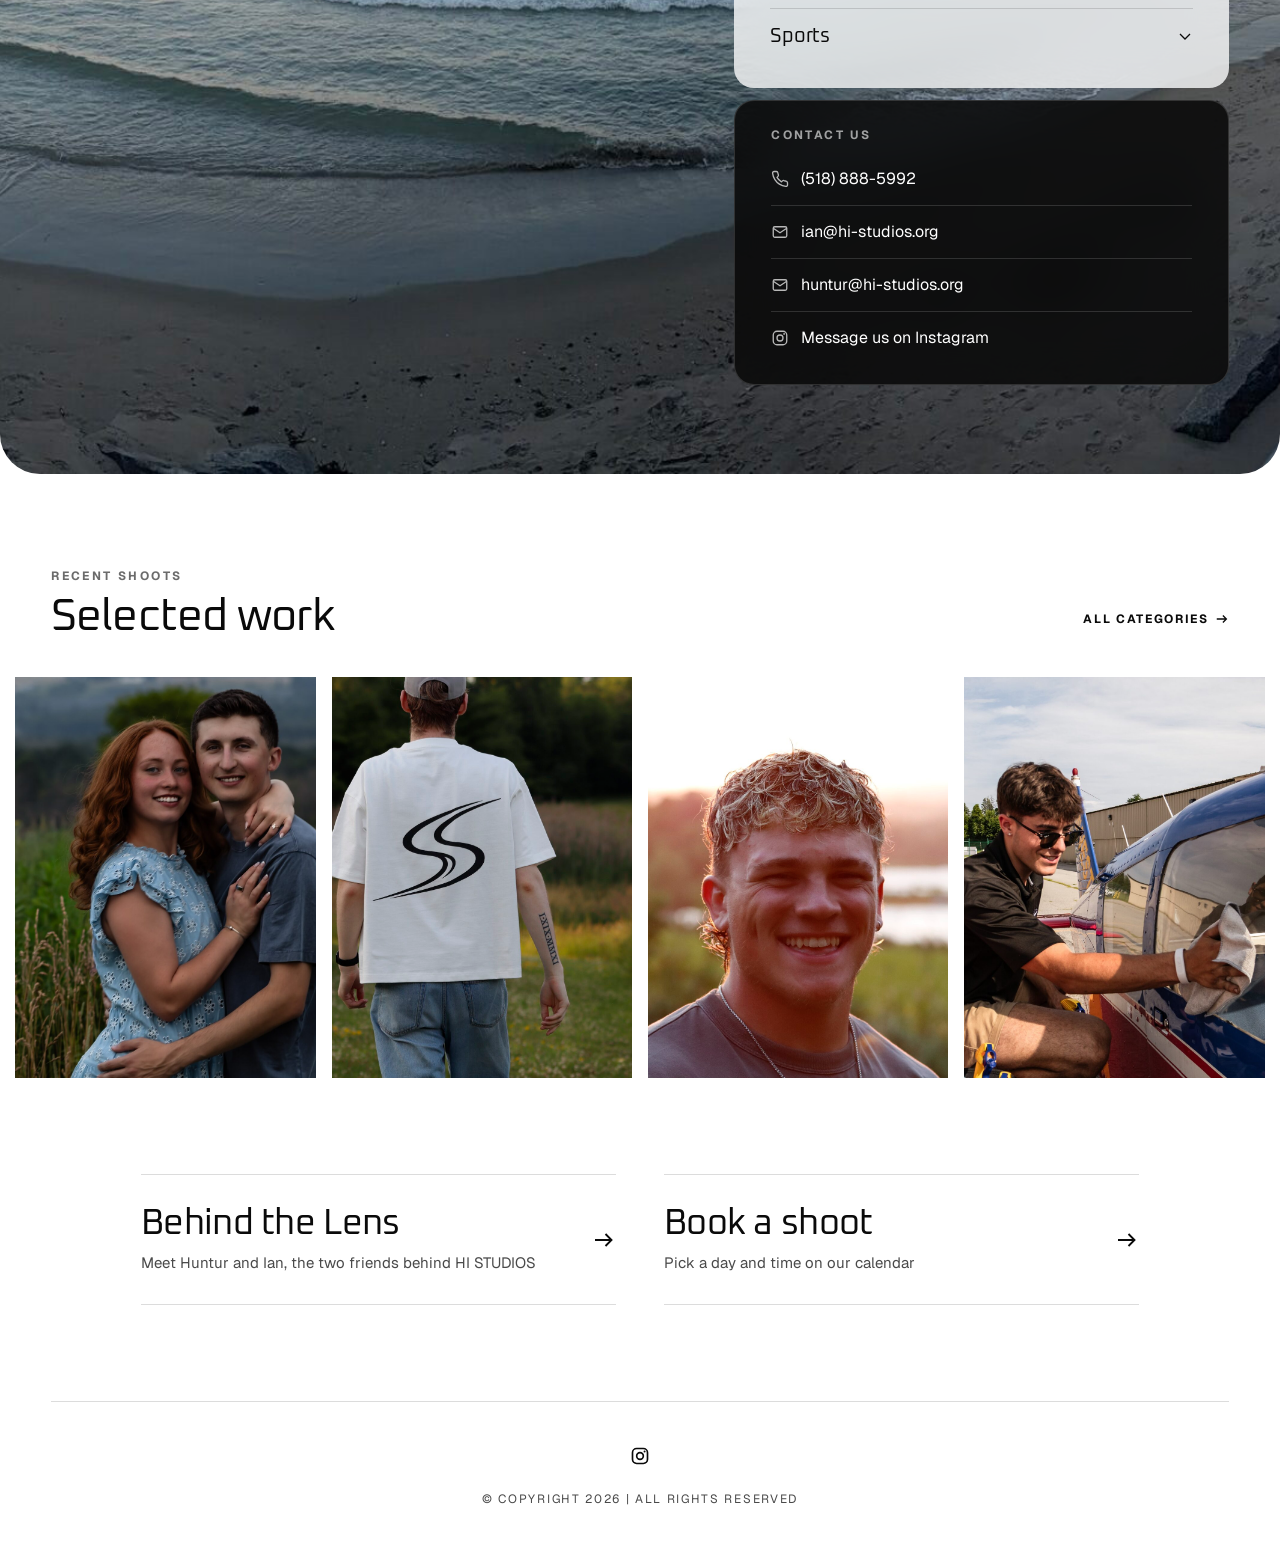
==== commit 03b712b3: "Give the site a cleaner, more modern visual pass Lighter type scale and tracked uppercase nav, outli" ====
--- a/index.html
+++ b/index.html
@@ -290,7 +290,11 @@
       </div>
     </section>
 
-    <section class="work" id="work" aria-label="Selected work">
+    <section class="work" id="work" aria-labelledby="work-title">
+      <div class="section-head">
+        <h2 id="work-title"><span class="eyebrow">Recent shoots</span>Selected work</h2>
+        <a class="section-head__link" href="#services">All categories<svg viewBox="0 0 16 16" fill="none" stroke="currentColor" stroke-width="1.5" aria-hidden="true"><path d="M2 8h11M9 4l4 4-4 4"/></svg></a>
+      </div>
       <ul class="strip">
         <li data-reveal="0"><a class="tile" href="photos/engagements/couple-portrait.jpg"><img src="photos/engagements/couple-portrait.jpg" alt="Engaged couple smiling together in a field of tall grass" width="2000" height="1333" loading="lazy"></a></li>
         <li data-reveal="1"><a class="tile" href="photos/product/back-print-closeup.jpg"><img src="photos/product/back-print-closeup.jpg" alt="Back of a white tee with a black S-curve print" width="2000" height="1333" loading="lazy"></a></li>
--- a/styles.css
+++ b/styles.css
@@ -7,9 +7,13 @@
   --shade: rgba(10, 10, 10, 0.55);
   --clear: rgba(10, 10, 10, 0);
   --track: rgba(255, 255, 255, 0.35);
-  --frost: rgba(255, 255, 255, 0.7); /* 0.45 on bright photos; these are moody */
+  --frost: rgba(255, 255, 255, 0.78); /* 0.45 on bright photos; these are moody */
   --placeholder: #F2F2F2;
   --hover-fill: #E8E8E8;
+  --ink-soft: #4A4A4A;            /* body copy on white: true gray, softer than black */
+  --rule: rgba(10, 10, 10, 0.14); /* hairlines on light surfaces */
+  --rule-dark: rgba(255, 255, 255, 0.14);
+  --radius-card: 20px;
 
   --font-display: 'Oxanium', 'Geist', system-ui, sans-serif;
   --font-body: 'Geist', system-ui, sans-serif;
@@ -37,9 +41,9 @@
   background: var(--white);
   color: var(--black);
   font-family: var(--font-body);
-  font-size: 1.17rem;
-  line-height: 1.6;
-  letter-spacing: 0.01em;
+  font-size: 1.0625rem;
+  line-height: 1.65;
+  letter-spacing: 0;
   -webkit-font-smoothing: antialiased;
 }
 
@@ -48,7 +52,7 @@
 ul { list-style: none; margin: 0; padding: 0; }
 p { margin: 0; text-wrap: pretty; }
 
-h1, h2 {
+h1, h2, h3 {
   margin: 0;
   font-family: var(--font-display);
   font-weight: 400;
@@ -86,9 +90,9 @@
   align-items: center;
   justify-content: center;
   min-height: 44px;
-  padding: 18px 31px;
-  font: 700 0.96rem/1 var(--font-body);
-  letter-spacing: 0.08em;
+  padding: 15px 26px;
+  font: 700 0.8125rem/1 var(--font-body);
+  letter-spacing: 0.14em;
   text-transform: uppercase;
   text-decoration: none;
   white-space: nowrap;
@@ -123,13 +127,14 @@
   display: flex;
   align-items: center;
   justify-content: center;
-  gap: 1rem;
+  gap: 1.5rem;
   height: var(--topbar-h);
   padding: 0 var(--margin);
   background: var(--black);
   color: var(--index-white);
-  font-size: 0.8125rem;
-  letter-spacing: 0.02em;
+  border-bottom: 1px solid var(--rule-dark);
+  font-size: 0.75rem;
+  letter-spacing: 0.04em;
   white-space: nowrap;
 }
 .topbar a {
@@ -145,8 +150,8 @@
 .topbar a:focus-visible { color: var(--white); text-decoration: underline; }
 .topbar a:focus-visible { outline-offset: -4px; }
 .topbar svg { flex: none; width: 13px; height: 13px; }
-.topbar__sep { width: 1px; height: 12px; background: var(--track); }
-.topbar__emails { display: flex; align-items: center; gap: 1rem; height: 100%; }
+.topbar__sep { width: 1px; height: 10px; background: var(--rule-dark); }
+.topbar__emails { display: flex; align-items: center; gap: 1.5rem; height: 100%; }
 
 /* Header: sits over the hero, under the top bar */
 .site-header {
@@ -157,7 +162,7 @@
   grid-template-columns: 1fr auto 1fr;
   align-items: center;
   gap: 1.5rem;
-  padding: 2.5rem var(--margin) 0;
+  padding: 1.75rem var(--margin) 0;
   color: var(--white);
 }
 
@@ -166,22 +171,22 @@
 .social-chip {
   display: grid;
   place-items: center;
-  width: 36px;
-  height: 36px;
+  width: 44px;
+  height: 44px;
+  border: 1px solid rgba(255, 255, 255, 0.4);
   border-radius: 50%;
-  background: var(--white);
-  color: var(--black);
-  transition: background-color 200ms var(--ease), transform 250ms var(--ease);
-}
-.social-chip:hover { background: var(--hover-fill); }
+  color: var(--white);
+  transition: background-color 200ms var(--ease), color 200ms var(--ease), border-color 200ms var(--ease), transform 250ms var(--ease);
+}
+.social-chip:hover { border-color: var(--white); background: var(--white); color: var(--black); }
 .social-chip:active { transform: scale(0.94); }
-.social-chip svg { width: 14px; height: 14px; }
+.social-chip svg { width: 16px; height: 16px; }
 
 .brand { display: grid; justify-items: center; gap: 0.9rem; }
 
 .wordmark {
   font-family: var(--font-display);
-  font-size: 2.64rem;
+  font-size: 1.75rem;
   line-height: 1;
   letter-spacing: -0.02em;
   text-transform: uppercase;
@@ -189,10 +194,13 @@
 }
 .wordmark--small { font-size: 1rem; letter-spacing: 0; }
 
-.site-nav { display: flex; gap: 0.6em; }
+.site-nav { display: flex; gap: clamp(1.5rem, 3vw, 2.5rem); }
 .site-nav a {
   position: relative;
-  padding-bottom: 2px;
+  padding: 0.75rem 0 4px;
+  font-size: 0.8125rem;
+  font-weight: 700;
+  letter-spacing: 0.14em;
   text-decoration: none;
   text-transform: uppercase;
 }
@@ -201,6 +209,7 @@
   position: absolute;
   inset: auto 0 0;
   height: 1px;
+  margin-right: 0.14em; /* matches the tracking after the last letter */
   background: currentColor;
   transform: scaleX(0);
   transform-origin: left;
@@ -269,13 +278,13 @@
    top bar and header sit in the page, on the black band of the page head */
 .page-inner .topbar,
 .page-inner .site-header { position: relative; inset: auto; }
-.page-inner .site-header { background: var(--black); }
+.page-inner .site-header { background: var(--black); padding-top: 1.5rem; }
 
 .page-head {
   display: grid;
   justify-items: center;
-  gap: 1.25rem;
-  padding: clamp(3rem, 8vw, 6rem) var(--margin) clamp(3.5rem, 8vw, 6.5rem);
+  gap: 1rem;
+  padding: clamp(3rem, 7vw, 5.5rem) var(--margin) clamp(3.5rem, 7vw, 6rem);
   border-radius: 0 0 var(--radius-section) var(--radius-section);
   background: var(--black);
   color: var(--white);
@@ -284,10 +293,18 @@
 
 .page-head h1 {
   font-size: clamp(2.75rem, 6vw, 5rem);
-  line-height: 1.1;
-}
-
-.page-head p { max-width: 56ch; color: var(--index-white); }
+  line-height: 1.05;
+}
+
+/* Small uppercase label above a heading */
+.eyebrow {
+  font: 700 0.75rem/1 var(--font-body);
+  letter-spacing: 0.2em;
+  text-transform: uppercase;
+  opacity: 0.6;
+}
+
+.page-head p { max-width: 52ch; color: rgba(255, 255, 255, 0.7); }
 
 /* Hero: a carousel of key photos */
 .hero {
@@ -385,8 +402,8 @@
   align-items: center;
   min-height: 44px;
   font-family: var(--font-display);
-  font-size: clamp(1.5rem, 2.4vw, 2.25rem);
-  letter-spacing: -0.02em;
+  font-size: clamp(1.25rem, 2vw, 1.875rem);
+  letter-spacing: -0.01em;
   text-transform: uppercase;
   text-decoration: none;
 }
@@ -483,28 +500,34 @@
   grid-column: 2;
   display: grid;
   justify-items: center;
-  gap: 0.75rem;
+  gap: 0;
 }
 
 /* Frost on both panels: DESIGN.md's lighter Haze only works on bright photos */
 .services__title,
 .accordion {
   background: var(--frost);
-  -webkit-backdrop-filter: blur(14px);
-  backdrop-filter: blur(14px);
+  -webkit-backdrop-filter: blur(20px) saturate(1.2);
+  backdrop-filter: blur(20px) saturate(1.2);
 }
 
 .services__title {
-  padding: 0.6rem 2.5rem;
-  font-size: clamp(2.25rem, 3.5vw, 3.25rem);
-  line-height: 1.2;
-  text-align: center;
-}
-
-.accordion { width: 100%; padding: 2.25rem; }
-
-.accordion details { border-bottom: 1px solid var(--black); }
-.accordion details:first-child { border-top: 1px solid var(--black); }
+  width: 100%;
+  padding: 2.25rem 2.25rem 1.25rem;
+  border-radius: var(--radius-card) var(--radius-card) 0 0;
+  font-size: clamp(2rem, 3vw, 2.75rem);
+  line-height: 1.1;
+}
+
+.accordion {
+  width: 100%;
+  padding: 0 2.25rem 1.5rem;
+  border-radius: 0 0 var(--radius-card) var(--radius-card);
+}
+
+.accordion details { border-bottom: 1px solid var(--rule); }
+.accordion details:last-child { border-bottom: 0; }
+.accordion details:first-child { border-top: 1px solid var(--rule); }
 
 .accordion summary {
   display: flex;
@@ -512,14 +535,16 @@
   justify-content: space-between;
   gap: 1rem;
   min-height: 44px;
-  padding: 15px 0;
+  padding: 14px 0;
   font-family: var(--font-display);
-  font-size: 1.38rem;
+  font-size: 1.25rem;
   line-height: 1.35;
-  letter-spacing: -0.02em;
+  letter-spacing: -0.01em;
   list-style: none;
   cursor: pointer;
-}
+  transition: opacity 200ms var(--ease);
+}
+.accordion summary:hover { opacity: 0.6; }
 .accordion summary::-webkit-details-marker { display: none; }
 
 .accordion summary svg {
@@ -533,6 +558,8 @@
 .accordion details p {
   max-width: 52ch;
   padding-bottom: 0.25rem;
+  color: var(--ink-soft);
+  font-size: 1rem;
   animation: fade-in 400ms var(--ease);
 }
 
@@ -541,9 +568,9 @@
   align-items: center;
   min-height: 44px;
   margin-bottom: 0.5rem;
-  font-size: 0.875rem;
+  font-size: 0.75rem;
   font-weight: 700;
-  letter-spacing: 0.08em;
+  letter-spacing: 0.14em;
   text-transform: uppercase;
   text-underline-offset: 4px;
   animation: fade-in 400ms var(--ease);
@@ -554,36 +581,70 @@
 .contact-card {
   width: 100%;
   margin-top: 0.75rem;
-  padding: 1.75rem 2.25rem;
-  border: 2px solid var(--white);
-  border-radius: 5px;
-  background: var(--black);
+  padding: 1.75rem 2.25rem 1.25rem;
+  border: 1px solid var(--rule-dark);
+  border-radius: var(--radius-card);
+  background: rgba(10, 10, 10, 0.88);
+  -webkit-backdrop-filter: blur(20px);
+  backdrop-filter: blur(20px);
   color: var(--white);
 }
 
 .contact-card__title {
-  margin: 0 0 0.5rem;
-  font: 700 0.96rem/1 var(--font-body);
-  letter-spacing: 0.08em;
-  text-transform: uppercase;
-}
-
-.contact-card__list li + li { border-top: 1px solid var(--track); }
+  margin: 0 0 0.75rem;
+  font: 700 0.75rem/1 var(--font-body);
+  letter-spacing: 0.2em;
+  text-transform: uppercase;
+  opacity: 0.6;
+}
+
+.contact-card__list li + li { border-top: 1px solid var(--rule-dark); }
 
 .contact-card__list a {
   display: flex;
   align-items: center;
   gap: 0.75rem;
-  min-height: 48px;
+  min-height: 52px;
+  font-size: 1rem;
   text-decoration: none;
   text-underline-offset: 4px;
   overflow-wrap: anywhere;
-}
-.contact-card__list a:hover { text-decoration: underline; }
-.contact-card__list svg { flex: none; width: 18px; height: 18px; }
+  transition: opacity 200ms var(--ease);
+}
+.contact-card__list a:hover { opacity: 0.7; }
+.contact-card__list svg { flex: none; width: 18px; height: 18px; opacity: 0.7; }
 
 /* Photo strip */
-.work { padding: var(--gutter) var(--grid-margin) 0; }
+.work { padding: var(--section-space) var(--grid-margin) 0; }
+
+/* Heading row above a section: title left, a small link right */
+.section-head {
+  display: flex;
+  align-items: end;
+  justify-content: space-between;
+  gap: 1rem 2rem;
+  flex-wrap: wrap;
+  margin: 0 calc(var(--margin) - var(--grid-margin)) clamp(1.5rem, 3vw, 2.25rem);
+}
+.section-head h2 {
+  display: grid;
+  gap: 0.75rem;
+  font-size: clamp(2rem, 3.5vw, 3rem);
+  line-height: 1.05;
+}
+.section-head .eyebrow { font-family: var(--font-body); letter-spacing: 0.2em; }
+.section-head__link {
+  display: inline-flex;
+  align-items: center;
+  gap: 0.5em;
+  min-height: 44px;
+  font: 700 0.75rem/1 var(--font-body);
+  letter-spacing: 0.14em;
+  text-transform: uppercase;
+  text-decoration: none;
+}
+.section-head__link svg { width: 14px; height: 14px; transition: transform 300ms var(--ease); }
+.section-head__link:hover svg { transform: translateX(0.2rem); }
 
 .strip {
   display: grid;
@@ -625,7 +686,7 @@
   background: var(--placeholder);
 }
 
-.about__text { display: grid; gap: 1.25rem; max-width: 65ch; }
+.about__text { display: grid; gap: 1.25rem; max-width: 60ch; color: var(--ink-soft); font-size: 1.125rem; }
 
 /* Booking: Google Calendar's booking page, embedded */
 .booking {
@@ -679,8 +740,8 @@
   grid-template-columns: minmax(0, 1fr) auto;
   align-items: center;
   column-gap: 1rem;
-  padding: 1.5rem 0;
-  border-block: 1px solid var(--black);
+  padding: 1.75rem 0;
+  border-block: 1px solid var(--rule);
   text-decoration: none;
 }
 
@@ -694,7 +755,7 @@
 }
 .page-link:hover .page-link__title { text-decoration-line: underline; }
 
-.page-link__text { grid-column: 1; font-size: 1rem; }
+.page-link__text { grid-column: 1; margin-top: 0.35rem; color: var(--ink-soft); font-size: 0.9375rem; }
 
 .page-link svg {
   grid-column: 2;
@@ -709,9 +770,13 @@
 .site-footer {
   display: grid;
   justify-items: center;
-  gap: 0.5rem;
-  padding: 1rem var(--margin) 2rem;
-  font-size: 1rem;
+  gap: 0.75rem;
+  margin: 0 var(--margin);
+  padding: 2rem 0 2.5rem;
+  border-top: 1px solid var(--rule);
+  color: var(--ink-soft);
+  font-size: 0.75rem;
+  letter-spacing: 0.14em;
   text-transform: uppercase;
 }
 
@@ -724,7 +789,8 @@
   transition: opacity 200ms var(--ease);
 }
 .socials--footer a:hover { opacity: 0.6; }
-.socials--footer svg { width: 22px; height: 22px; }
+.socials--footer a { color: var(--black); }
+.socials--footer svg { width: 20px; height: 20px; }
 
 /* Lightbox */
 .lightbox {
@@ -823,11 +889,12 @@
   .dot { width: 40px; }
 
   .services__inner { padding: 3rem var(--margin); }
-  .services__title { padding: 0.5rem 1.5rem; }
-  .accordion { padding: 1.5rem 1.25rem; }
-  .contact-card { padding: 1.5rem 1.25rem; }
-
-  .work { padding: 4px 4px 0; }
+  .services__title { padding: 1.75rem 1.25rem 1rem; }
+  .accordion { padding: 0 1.25rem 1rem; }
+  .contact-card { padding: 1.5rem 1.25rem 1rem; }
+
+  .work { padding: var(--section-space) 4px 0; }
+  .section-head { margin-inline: calc(var(--margin) - 4px); }
   .strip { grid-template-columns: repeat(2, minmax(0, 1fr)); gap: 4px; }
 
   .about { grid-template-columns: minmax(0, 1fr); justify-items: center; }
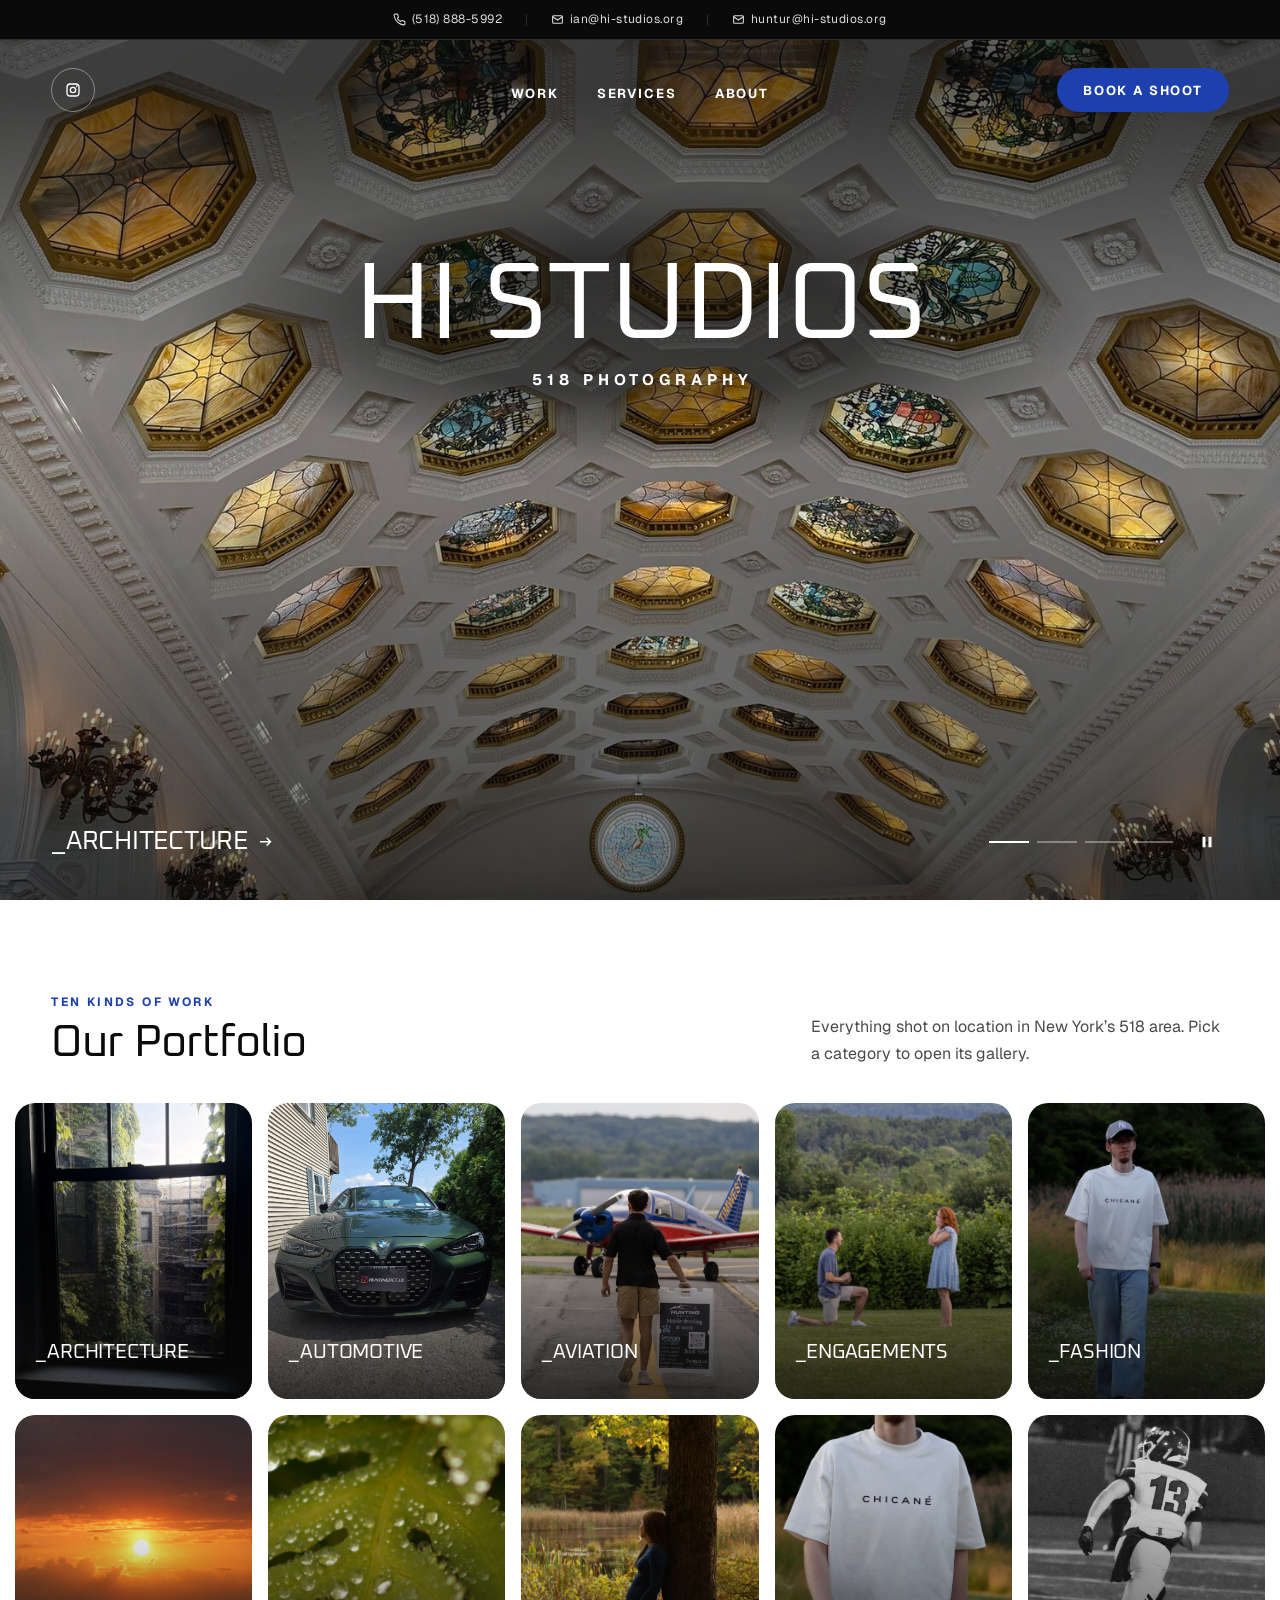
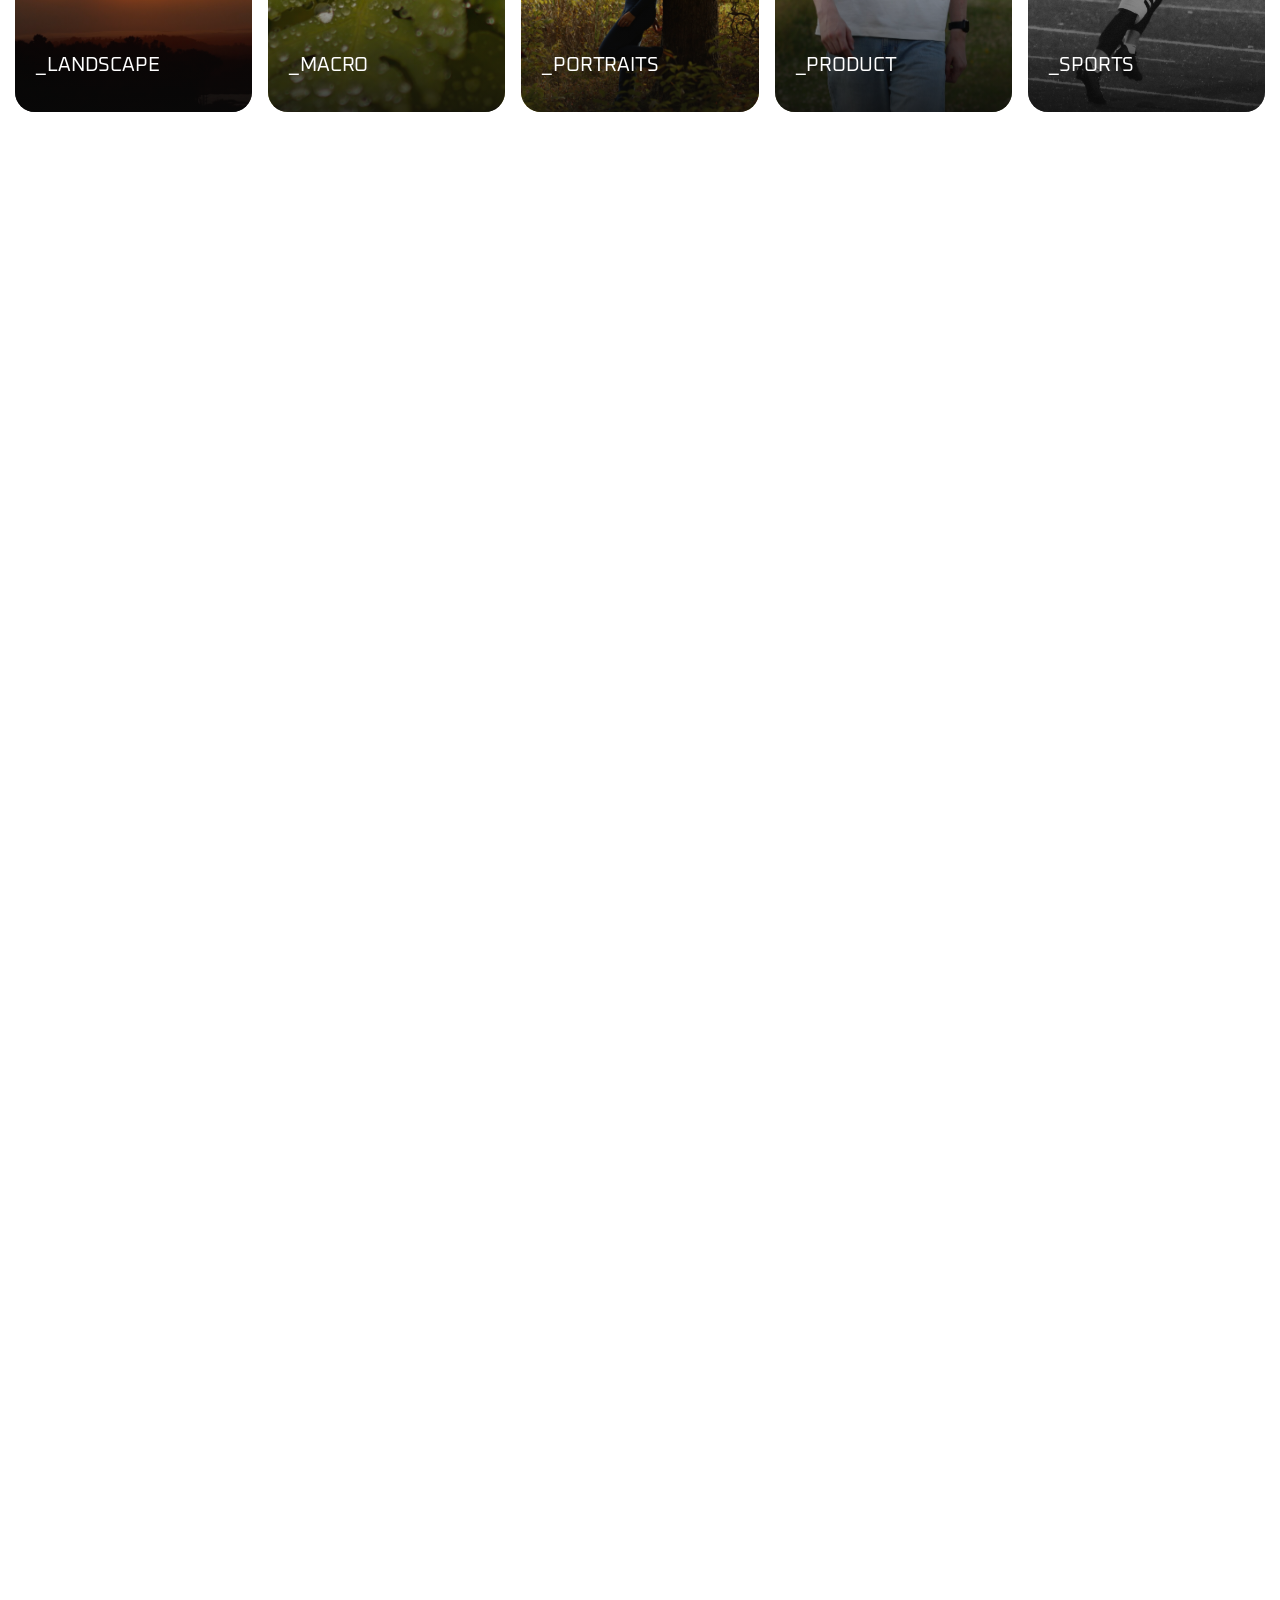
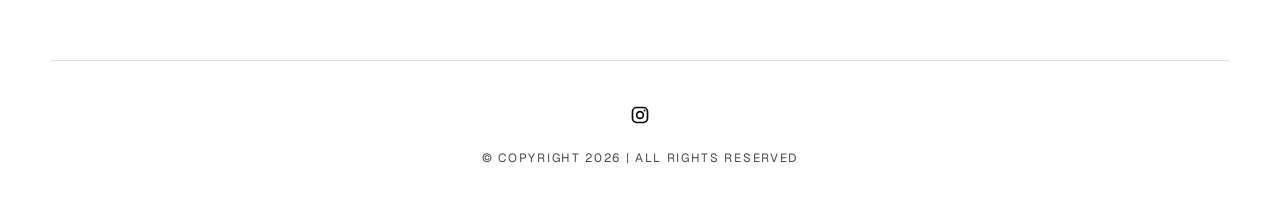
==== commit 9b73c2a8: "Make the homepage pop: category tiles, a mosaic, motion and a blue accent Ten cover-photo category t" ====
--- a/index.html
+++ b/index.html
@@ -26,7 +26,8 @@
     category's gallery list is at the top of script.js. The About photo
     is photos/about/hi-studios.jpg (a square crop).
   - Carousel: the 4 rotating photos at the top are in the hero section
-    below; each one's caption opens a gallery. The name and "518
+    below; each one's caption opens a gallery. The category tiles and the
+    "Selected work" mosaic further down say in a comment how to swap photos. The name and "518
     Photography" sit centered on top of them.
   - Text: the service descriptions are drafts to rewrite in your own words.
 -->
@@ -197,114 +198,162 @@
     </section>
 
     <section class="services" id="services" aria-labelledby="services-title">
-      <!-- On desktop the panels cover the right side, so pick a photo
-           whose subject sits left of center. -->
-      <img class="services__bg" src="photos/landscape/beach-panorama.jpg" alt="" width="2576" height="1052" loading="lazy">
-      <div class="services__inner">
-        <div class="services__panel">
-          <h2 class="services__title" id="services-title">Our Portfolio</h2>
-          <!-- Draft descriptions: rewrite them in your own words.
-               Each "See photos" link opens the gallery named in data-gallery. -->
-          <div class="accordion">
-            <details>
-              <summary>Architecture<svg viewBox="0 0 16 16" fill="none" stroke="currentColor" stroke-width="1.25" aria-hidden="true"><path d="m3 6 5 5 5-5"/></svg></summary>
-              <p>Interiors and buildings, from grand halls to small rooms, shot to show both the detail and the scale.</p>
-              <a class="accordion__link" href="#work" data-gallery="architecture">See photos</a>
-            </details>
-            <details>
-              <summary>Automotive<svg viewBox="0 0 16 16" fill="none" stroke="currentColor" stroke-width="1.25" aria-hidden="true"><path d="m3 6 5 5 5-5"/></svg></summary>
-              <p>Cars shot on location, with the angles and light that show off the paint, the lines and the details.</p>
-              <a class="accordion__link" href="#work" data-gallery="automotive">See photos</a>
-            </details>
-            <details>
-              <summary>Aviation<svg viewBox="0 0 16 16" fill="none" stroke="currentColor" stroke-width="1.25" aria-hidden="true"><path d="m3 6 5 5 5-5"/></svg></summary>
-              <p>Planes on the ramp: detailing in action, close-up details and portraits with the aircraft.</p>
-              <a class="accordion__link" href="#work" data-gallery="aviation">See photos</a>
-            </details>
-            <details>
-              <summary>Engagements<svg viewBox="0 0 16 16" fill="none" stroke="currentColor" stroke-width="1.25" aria-hidden="true"><path d="m3 6 5 5 5-5"/></svg></summary>
-              <p>Proposals and engagement sessions: the moment itself, the ring, and relaxed portraits of the two of you afterwards.</p>
-              <a class="accordion__link" href="#work" data-gallery="engagements">See photos</a>
-            </details>
-            <details>
-              <summary>Fashion<svg viewBox="0 0 16 16" fill="none" stroke="currentColor" stroke-width="1.25" aria-hidden="true"><path d="m3 6 5 5 5-5"/></svg></summary>
-              <p>Lookbooks and campaign shoots for clothing brands, on location in natural light.</p>
-              <a class="accordion__link" href="#work" data-gallery="fashion">See photos</a>
-            </details>
-            <details>
-              <summary>Landscape<svg viewBox="0 0 16 16" fill="none" stroke="currentColor" stroke-width="1.25" aria-hidden="true"><path d="m3 6 5 5 5-5"/></svg></summary>
-              <p>Coastlines, wetlands and wide-open skies, from golden sunsets to quiet overcast days.</p>
-              <a class="accordion__link" href="#work" data-gallery="landscape">See photos</a>
-            </details>
-            <details>
-              <summary>Macro<svg viewBox="0 0 16 16" fill="none" stroke="currentColor" stroke-width="1.25" aria-hidden="true"><path d="m3 6 5 5 5-5"/></svg></summary>
-              <p>Close-ups of the small things: rain beading on ferns, leaf textures and details you'd walk right past.</p>
-              <a class="accordion__link" href="#work" data-gallery="macro">See photos</a>
-            </details>
-            <details>
-              <summary>Portraits<svg viewBox="0 0 16 16" fill="none" stroke="currentColor" stroke-width="1.25" aria-hidden="true"><path d="m3 6 5 5 5-5"/></svg></summary>
-              <p>Relaxed, natural portraits outdoors, from golden-hour light to foggy autumn fields.</p>
-              <a class="accordion__link" href="#work" data-gallery="portraits">See photos</a>
-            </details>
-            <details>
-              <summary>Product<svg viewBox="0 0 16 16" fill="none" stroke="currentColor" stroke-width="1.25" aria-hidden="true"><path d="m3 6 5 5 5-5"/></svg></summary>
-              <p>Clean close-ups of products, prints and logos, ready for a website or a feed.</p>
-              <a class="accordion__link" href="#work" data-gallery="product">See photos</a>
-            </details>
-            <details>
-              <summary>Sports<svg viewBox="0 0 16 16" fill="none" stroke="currentColor" stroke-width="1.25" aria-hidden="true"><path d="m3 6 5 5 5-5"/></svg></summary>
-              <p>Games shot from the sideline under the lights, from the big plays to the moments in between, plus player portraits.</p>
-              <a class="accordion__link" href="#work" data-gallery="sports">See photos</a>
-            </details>
-          </div>
-          <div class="contact-card" id="contact">
-            <h3 class="contact-card__title">Contact us</h3>
-            <ul class="contact-card__list">
-              <li>
-                <a href="tel:+15188885992">
-                  <svg viewBox="0 0 24 24" fill="none" stroke="currentColor" stroke-width="1.75" stroke-linecap="round" stroke-linejoin="round" aria-hidden="true"><path d="M22 16.9v3a2 2 0 0 1-2.2 2 19.8 19.8 0 0 1-8.6-3.1 19.5 19.5 0 0 1-6-6A19.8 19.8 0 0 1 2.1 4.2 2 2 0 0 1 4.1 2h3a2 2 0 0 1 2 1.7c.1.9.4 1.8.7 2.7a2 2 0 0 1-.5 2.1L8 9.8a16 16 0 0 0 6 6l1.3-1.3a2 2 0 0 1 2.1-.4c.9.3 1.8.6 2.7.7a2 2 0 0 1 1.7 2z"/></svg>
-                  <span class="visually-hidden">Phone: </span>(518) 888-5992
-                </a>
-              </li>
-              <li>
-                <a href="mailto:ian@hi-studios.org">
-                  <svg viewBox="0 0 24 24" fill="none" stroke="currentColor" stroke-width="1.75" aria-hidden="true"><rect x="3" y="5" width="18" height="14" rx="2"/><path d="m3 7 9 6 9-6"/></svg>
-                  <span class="visually-hidden">Email: </span>ian@hi-studios.org
-                </a>
-              </li>
-              <li>
-                <a href="mailto:huntur@hi-studios.org">
-                  <svg viewBox="0 0 24 24" fill="none" stroke="currentColor" stroke-width="1.75" aria-hidden="true"><rect x="3" y="5" width="18" height="14" rx="2"/><path d="m3 7 9 6 9-6"/></svg>
-                  <span class="visually-hidden">Email: </span>huntur@hi-studios.org
-                </a>
-              </li>
-              <li>
-                <a href="https://ig.me/m/hi.studios.99">
-                  <svg viewBox="0 0 24 24" fill="none" stroke="currentColor" stroke-width="1.75" aria-hidden="true"><rect x="3" y="3" width="18" height="18" rx="5"/><circle cx="12" cy="12" r="4"/><circle cx="17.5" cy="6.5" r="1.2" fill="currentColor" stroke="none"/></svg>
-                  Message us on Instagram
-                </a>
-              </li>
-            </ul>
-          </div>
-        </div>
+      <div class="section-head" data-reveal="0">
+        <h2 id="services-title"><span class="eyebrow">Ten kinds of work</span>Our Portfolio</h2>
+        <p class="section-head__text">Everything shot on location in New York’s 518 area. Pick a category to open its gallery.</p>
+      </div>
+      <!-- One cover photo per category. To swap one, change its img (src,
+           width, height). The link opens the gallery named in data-gallery
+           (the lists are at the top of script.js). -->
+      <ul class="categories">
+        <li data-reveal="0">
+          <a class="category" href="#work" data-gallery="architecture">
+            <img src="photos/architecture/window-ivy.jpg" alt="" width="1126" height="2000" loading="lazy">
+            <span class="category__body">
+              <span class="category__name">Architecture</span>
+              <span class="category__text">Interiors and buildings, from grand halls to small rooms.</span>
+            </span>
+          </a>
+        </li>
+        <li data-reveal="1">
+          <a class="category" href="#work" data-gallery="automotive">
+            <img src="photos/automotive/bmw-front.jpg" alt="" width="1500" height="2000" loading="lazy">
+            <span class="category__body">
+              <span class="category__name">Automotive</span>
+              <span class="category__text">Cars on location, lit to show off the paint and the lines.</span>
+            </span>
+          </a>
+        </li>
+        <li data-reveal="2">
+          <a class="category" href="#work" data-gallery="aviation">
+            <img src="photos/aviation/walk-sign.jpg" alt="" width="1600" height="2000" loading="lazy">
+            <span class="category__body">
+              <span class="category__name">Aviation</span>
+              <span class="category__text">Planes on the ramp, detailing in action and portraits with the aircraft.</span>
+            </span>
+          </a>
+        </li>
+        <li data-reveal="3">
+          <a class="category" href="#work" data-gallery="engagements">
+            <img src="photos/engagements/proposal-kneel.jpg" alt="" width="2000" height="1333" loading="lazy">
+            <span class="category__body">
+              <span class="category__name">Engagements</span>
+              <span class="category__text">Proposals and engagement sessions: the moment, the ring, the two of you.</span>
+            </span>
+          </a>
+        </li>
+        <li data-reveal="4">
+          <a class="category" href="#work" data-gallery="fashion">
+            <img src="photos/fashion/walk-toward-cap.jpg" alt="" width="2000" height="1333" loading="lazy">
+            <span class="category__body">
+              <span class="category__name">Fashion</span>
+              <span class="category__text">Lookbooks and campaign shoots in natural light.</span>
+            </span>
+          </a>
+        </li>
+        <li data-reveal="0">
+          <a class="category" href="#work" data-gallery="landscape">
+            <img src="photos/landscape/sunset-sun.jpg" alt="" width="2000" height="1333" loading="lazy">
+            <span class="category__body">
+              <span class="category__name">Landscape</span>
+              <span class="category__text">Coastlines, wetlands and wide-open skies.</span>
+            </span>
+          </a>
+        </li>
+        <li data-reveal="1">
+          <a class="category" href="#work" data-gallery="macro">
+            <img src="photos/macro/fern-drops.jpg" alt="" width="2000" height="1333" loading="lazy">
+            <span class="category__body">
+              <span class="category__name">Macro</span>
+              <span class="category__text">Close-ups of the small things you would walk right past.</span>
+            </span>
+          </a>
+        </li>
+        <li data-reveal="2">
+          <a class="category" href="#work" data-gallery="portraits">
+            <img src="photos/portraits/tree-lean-pond.jpg" alt="" width="1080" height="1620" loading="lazy">
+            <span class="category__body">
+              <span class="category__name">Portraits</span>
+              <span class="category__text">Relaxed, natural portraits outdoors.</span>
+            </span>
+          </a>
+        </li>
+        <li data-reveal="3">
+          <a class="category" href="#work" data-gallery="product">
+            <img src="photos/product/front-print-detail.jpg" alt="" width="2000" height="1333" loading="lazy">
+            <span class="category__body">
+              <span class="category__name">Product</span>
+              <span class="category__text">Clean close-ups of products, prints and logos.</span>
+            </span>
+          </a>
+        </li>
+        <li data-reveal="4">
+          <a class="category" href="#work" data-gallery="sports">
+            <img src="photos/sports/number-13-run.jpg" alt="" width="1633" height="2047" loading="lazy">
+            <span class="category__body">
+              <span class="category__name">Sports</span>
+              <span class="category__text">Games from the sideline under the lights, plus player portraits.</span>
+            </span>
+          </a>
+        </li>
+      </ul>
+      <div class="contact-card contact-card--band" id="contact" data-reveal="0">
+        <h3 class="contact-card__title">Contact us</h3>
+        <ul class="contact-card__list">
+          <li>
+            <a href="tel:+15188885992">
+              <svg viewBox="0 0 24 24" fill="none" stroke="currentColor" stroke-width="1.75" stroke-linecap="round" stroke-linejoin="round" aria-hidden="true"><path d="M22 16.9v3a2 2 0 0 1-2.2 2 19.8 19.8 0 0 1-8.6-3.1 19.5 19.5 0 0 1-6-6A19.8 19.8 0 0 1 2.1 4.2 2 2 0 0 1 4.1 2h3a2 2 0 0 1 2 1.7c.1.9.4 1.8.7 2.7a2 2 0 0 1-.5 2.1L8 9.8a16 16 0 0 0 6 6l1.3-1.3a2 2 0 0 1 2.1-.4c.9.3 1.8.6 2.7.7a2 2 0 0 1 1.7 2z"/></svg>
+              <span class="visually-hidden">Phone: </span>(518) 888-5992
+            </a>
+          </li>
+          <li>
+            <a href="mailto:ian@hi-studios.org">
+              <svg viewBox="0 0 24 24" fill="none" stroke="currentColor" stroke-width="1.75" aria-hidden="true"><rect x="3" y="5" width="18" height="14" rx="2"/><path d="m3 7 9 6 9-6"/></svg>
+              <span class="visually-hidden">Email: </span>ian@hi-studios.org
+            </a>
+          </li>
+          <li>
+            <a href="mailto:huntur@hi-studios.org">
+              <svg viewBox="0 0 24 24" fill="none" stroke="currentColor" stroke-width="1.75" aria-hidden="true"><rect x="3" y="5" width="18" height="14" rx="2"/><path d="m3 7 9 6 9-6"/></svg>
+              <span class="visually-hidden">Email: </span>huntur@hi-studios.org
+            </a>
+          </li>
+          <li>
+            <a href="https://ig.me/m/hi.studios.99">
+              <svg viewBox="0 0 24 24" fill="none" stroke="currentColor" stroke-width="1.75" aria-hidden="true"><rect x="3" y="3" width="18" height="18" rx="5"/><circle cx="12" cy="12" r="4"/><circle cx="17.5" cy="6.5" r="1.2" fill="currentColor" stroke="none"/></svg>
+              Message us on Instagram
+            </a>
+          </li>
+        </ul>
       </div>
     </section>
 
     <section class="work" id="work" aria-labelledby="work-title">
-      <div class="section-head">
+      <div class="section-head" data-reveal="0">
         <h2 id="work-title"><span class="eyebrow">Recent shoots</span>Selected work</h2>
         <a class="section-head__link" href="#services">All categories<svg viewBox="0 0 16 16" fill="none" stroke="currentColor" stroke-width="1.5" aria-hidden="true"><path d="M2 8h11M9 4l4 4-4 4"/></svg></a>
       </div>
-      <ul class="strip">
-        <li data-reveal="0"><a class="tile" href="photos/engagements/couple-portrait.jpg"><img src="photos/engagements/couple-portrait.jpg" alt="Engaged couple smiling together in a field of tall grass" width="2000" height="1333" loading="lazy"></a></li>
-        <li data-reveal="1"><a class="tile" href="photos/product/back-print-closeup.jpg"><img src="photos/product/back-print-closeup.jpg" alt="Back of a white tee with a black S-curve print" width="2000" height="1333" loading="lazy"></a></li>
-        <li data-reveal="2"><a class="tile" href="photos/portraits/golden-closeup.jpg"><img src="photos/portraits/golden-closeup.jpg" alt="Smiling young man with curly blond hair at golden hour" width="2000" height="1333" loading="lazy"></a></li>
-        <li data-reveal="3"><a class="tile" href="photos/aviation/window-wipe.jpg"><img src="photos/aviation/window-wipe.jpg" alt="Person in sunglasses wiping down the window of a blue and red light aircraft" width="2000" height="1333" loading="lazy"></a></li>
+      <!-- Mixed-size mosaic. Sizes: mosaic__item--big (2x2), --wide (2x1),
+           --tall (1x2), or none (1x1). Any photo opens in the viewer. -->
+      <ul class="mosaic">
+        <li class="mosaic__item mosaic__item--big" data-reveal="0"><a class="tile" href="photos/engagements/couple-portrait.jpg"><img src="photos/engagements/couple-portrait.jpg" alt="Engaged couple smiling together in a field of tall grass" width="2000" height="1333" loading="lazy"></a></li>
+        <li class="mosaic__item mosaic__item--wide" data-reveal="1"><a class="tile" href="photos/landscape/sunset-clouds.jpg"><img src="photos/landscape/sunset-clouds.jpg" alt="Sunset over the water with streaks of pink cloud" width="2000" height="1333" loading="lazy"></a></li>
+        <li class="mosaic__item mosaic__item--tall" data-reveal="2"><a class="tile" href="photos/sports/ball-carrier.jpg"><img src="photos/sports/ball-carrier.jpg" alt="Football player carrying the ball under stadium lights" width="1313" height="2047" loading="lazy"></a></li>
+        <li class="mosaic__item" data-reveal="3"><a class="tile" href="photos/macro/fern-fronds.jpg"><img src="photos/macro/fern-fronds.jpg" alt="Close-up of fern fronds" width="2000" height="1333" loading="lazy"></a></li>
+        <li class="mosaic__item mosaic__item--wide" data-reveal="0"><a class="tile" href="photos/product/back-print-closeup.jpg"><img src="photos/product/back-print-closeup.jpg" alt="Back of a white tee with a black S-curve print" width="2000" height="1333" loading="lazy"></a></li>
+        <li class="mosaic__item" data-reveal="1"><a class="tile" href="photos/portraits/golden-closeup.jpg"><img src="photos/portraits/golden-closeup.jpg" alt="Smiling young man with curly blond hair at golden hour" width="2000" height="1333" loading="lazy"></a></li>
+        <li class="mosaic__item mosaic__item--wide" data-reveal="2"><a class="tile" href="photos/aviation/window-wipe.jpg"><img src="photos/aviation/window-wipe.jpg" alt="Person in sunglasses wiping down the window of a blue and red light aircraft" width="2000" height="1333" loading="lazy"></a></li>
+        <li class="mosaic__item mosaic__item--tall" data-reveal="3"><a class="tile" href="photos/architecture/ceiling.jpg"><img src="photos/architecture/ceiling.jpg" alt="Ornate ceiling of octagonal stained-glass panels" width="1500" height="2000" loading="lazy"></a></li>
+        <li class="mosaic__item mosaic__item--big" data-reveal="0"><a class="tile" href="photos/fashion/walk-glance.jpg"><img src="photos/fashion/walk-glance.jpg" alt="Model in a cap glancing back on a grassy path" width="2000" height="1333" loading="lazy"></a></li>
+        <li class="mosaic__item" data-reveal="1"><a class="tile" href="photos/portraits/laugh-green.jpg"><img src="photos/portraits/laugh-green.jpg" alt="Young woman laughing in front of green foliage" width="2000" height="1333" loading="lazy"></a></li>
+        <li class="mosaic__item" data-reveal="2"><a class="tile" href="photos/engagements/ring-hands.jpg"><img src="photos/engagements/ring-hands.jpg" alt="Close-up of two hands and an engagement ring" width="2000" height="1333" loading="lazy"></a></li>
+        <li class="mosaic__item" data-reveal="3"><a class="tile" href="photos/automotive/bmw-front.jpg"><img src="photos/automotive/bmw-front.jpg" alt="Front of a dark green BMW on a driveway" width="1500" height="2000" loading="lazy"></a></li>
+        <li class="mosaic__item" data-reveal="0"><a class="tile" href="photos/portraits/sunlit-eyes-closed.jpg"><img src="photos/portraits/sunlit-eyes-closed.jpg" alt="Young woman with her eyes closed in warm sunlight" width="1620" height="1080" loading="lazy"></a></li>
       </ul>
     </section>
 
     <!-- Links to the site's other pages -->
-    <nav class="page-links" aria-label="More from HI STUDIOS">
+    <nav class="page-links" aria-label="More from HI STUDIOS" data-reveal="0">
       <a class="page-link" href="about/">
         <span class="page-link__title">Behind the Lens</span>
         <span class="page-link__text">Meet Huntur and Ian, the two friends behind HI STUDIOS</span>
--- a/styles.css
+++ b/styles.css
@@ -7,13 +7,14 @@
   --shade: rgba(10, 10, 10, 0.55);
   --clear: rgba(10, 10, 10, 0);
   --track: rgba(255, 255, 255, 0.35);
-  --frost: rgba(255, 255, 255, 0.78); /* 0.45 on bright photos; these are moody */
   --placeholder: #F2F2F2;
   --hover-fill: #E8E8E8;
   --ink-soft: #4A4A4A;            /* body copy on white: true gray, softer than black */
   --rule: rgba(10, 10, 10, 0.14); /* hairlines on light surfaces */
   --rule-dark: rgba(255, 255, 255, 0.14);
   --radius-card: 20px;
+  --accent: #1E40AF;        /* semi-dark blue: the one UI color */
+  --accent-strong: #172F8A; /* hover */
 
   --font-display: 'Oxanium', 'Geist', system-ui, sans-serif;
   --font-body: 'Geist', system-ui, sans-serif;
@@ -100,8 +101,8 @@
 }
 .btn:active { transform: scale(0.98); }
 
-.btn--pill { border-radius: 9999px; background: var(--white); color: var(--black); }
-.btn--pill:hover { background: var(--hover-fill); }
+.btn--pill { border-radius: 9999px; background: var(--accent); color: var(--white); }
+.btn--pill:hover { background: var(--accent-strong); }
 
 .btn--keyline { border: 2px solid var(--white); border-radius: 5px; background: var(--black); color: var(--white); }
 .btn--keyline:hover { background: #1F1F1F; }
@@ -299,9 +300,9 @@
 /* Small uppercase label above a heading */
 .eyebrow {
   font: 700 0.75rem/1 var(--font-body);
+  color: var(--accent);
   letter-spacing: 0.2em;
   text-transform: uppercase;
-  opacity: 0.6;
 }
 
 .page-head p { max-width: 52ch; color: rgba(255, 255, 255, 0.7); }
@@ -334,6 +335,9 @@
   transform: translate(-50%, -50%);
   pointer-events: none;
 }
+.hero__name, .hero__tagline { animation: rise-in 1100ms var(--ease) both; }
+.hero__tagline { animation-delay: 180ms; }
+.site-header, .slide figcaption, .carousel-controls { animation: fade-in 900ms var(--ease) 400ms both; }
 
 /* A soft shade behind the title keeps it readable on bright photos */
 .hero__title::before {
@@ -363,6 +367,8 @@
   inset: 0;
   margin: 0;
 }
+/* script.js moves the photos a little slower than the page on scroll */
+.slides { transform: translate3d(0, var(--parallax, 0px), 0); will-change: transform; }
 
 .slide {
   opacity: 0;
@@ -471,134 +477,119 @@
 .carousel-toggle.is-paused .icon-pause { display: none; }
 .carousel-toggle.is-paused .icon-play { display: block; }
 
-/* Services: frosted panels over a full-bleed photo */
-.services {
+/* Services: one cover photo per category */
+.services { padding: var(--section-space) var(--grid-margin) 0; }
+
+.categories {
+  display: grid;
+  grid-template-columns: repeat(5, minmax(0, 1fr));
+  gap: var(--gutter);
+}
+
+.category {
   position: relative;
+  display: block;
+  aspect-ratio: 4 / 5;
+  overflow: hidden;
+  border-radius: var(--radius-card);
+  background: var(--black);
+  color: var(--white);
+  text-decoration: none;
   isolation: isolate;
-  margin-top: var(--gutter);
-  overflow: hidden;
-  border-radius: 0 0 var(--radius-section) var(--radius-section);
-  background: var(--placeholder);
-}
-
-.services__bg {
-  position: absolute;
-  inset: 0;
-  z-index: -1;
+}
+.category img {
   width: 100%;
   height: 100%;
   object-fit: cover;
-}
-
-.services__inner {
-  display: grid;
-  grid-template-columns: 1fr minmax(0, 42%);
-  padding: clamp(3rem, 7vw, 6rem) var(--margin);
-}
-
-.services__panel {
-  grid-column: 2;
-  display: grid;
-  justify-items: center;
-  gap: 0;
-}
-
-/* Frost on both panels: DESIGN.md's lighter Haze only works on bright photos */
-.services__title,
-.accordion {
-  background: var(--frost);
-  -webkit-backdrop-filter: blur(20px) saturate(1.2);
-  backdrop-filter: blur(20px) saturate(1.2);
-}
-
-.services__title {
-  width: 100%;
-  padding: 2.25rem 2.25rem 1.25rem;
-  border-radius: var(--radius-card) var(--radius-card) 0 0;
-  font-size: clamp(2rem, 3vw, 2.75rem);
+  transition: transform 900ms var(--ease), opacity 500ms var(--ease);
+}
+.category::after {
+  content: '';
+  position: absolute;
+  inset: 0;
+  background: linear-gradient(to top, rgba(10, 10, 10, 0.78) 0%, rgba(10, 10, 10, 0.25) 45%, var(--clear) 70%);
+}
+.category:hover img, .category:focus-visible img { transform: scale(1.05); }
+
+.category__body {
+  position: absolute;
+  inset: auto 0 0;
+  z-index: 1;
+  display: grid;
+  gap: 0.35rem;
+  padding: 1.25rem;
+}
+.category__name {
+  font-family: var(--font-display);
+  font-size: clamp(1.25rem, 1.6vw, 1.5rem);
   line-height: 1.1;
-}
-
-.accordion {
-  width: 100%;
-  padding: 0 2.25rem 1.5rem;
-  border-radius: 0 0 var(--radius-card) var(--radius-card);
-}
-
-.accordion details { border-bottom: 1px solid var(--rule); }
-.accordion details:last-child { border-bottom: 0; }
-.accordion details:first-child { border-top: 1px solid var(--rule); }
-
-.accordion summary {
-  display: flex;
-  align-items: center;
-  justify-content: space-between;
-  gap: 1rem;
-  min-height: 44px;
-  padding: 14px 0;
-  font-family: var(--font-display);
-  font-size: 1.25rem;
-  line-height: 1.35;
   letter-spacing: -0.01em;
-  list-style: none;
-  cursor: pointer;
-  transition: opacity 200ms var(--ease);
-}
-.accordion summary:hover { opacity: 0.6; }
-.accordion summary::-webkit-details-marker { display: none; }
-
-.accordion summary svg {
-  flex: none;
-  width: 16px;
-  height: 16px;
-  transition: transform 300ms var(--ease);
-}
-.accordion details[open] summary svg { transform: rotate(180deg); }
-
-.accordion details p {
-  max-width: 52ch;
-  padding-bottom: 0.25rem;
-  color: var(--ink-soft);
-  font-size: 1rem;
-  animation: fade-in 400ms var(--ease);
-}
-
-.accordion__link {
-  display: inline-flex;
-  align-items: center;
-  min-height: 44px;
-  margin-bottom: 0.5rem;
-  font-size: 0.75rem;
-  font-weight: 700;
-  letter-spacing: 0.14em;
-  text-transform: uppercase;
-  text-underline-offset: 4px;
-  animation: fade-in 400ms var(--ease);
-}
-.accordion__link:hover { text-decoration-thickness: 2px; }
+  text-transform: uppercase;
+}
+.category__name::before { content: '_'; }
+/* A short blue bar under the name draws in on hover */
+.category__name::after {
+  content: '';
+  display: block;
+  width: 2rem;
+  height: 2px;
+  margin-top: 0.5rem;
+  background: var(--accent);
+  transform: scaleX(0);
+  transform-origin: left;
+  transition: transform 500ms var(--ease);
+}
+.category:hover .category__name::after,
+.category:focus-visible .category__name::after { transform: none; }
+.category__text {
+  max-height: 0;
+  overflow: hidden;
+  color: rgba(255, 255, 255, 0.8);
+  font-size: 0.875rem;
+  line-height: 1.45;
+  opacity: 0;
+  transition: max-height 500ms var(--ease), opacity 400ms var(--ease);
+}
+.category:hover .category__text,
+.category:focus-visible .category__text { max-height: 6rem; opacity: 1; }
 
 /* Contact card: the photo CTA style, opened up into a short list */
 .contact-card {
   width: 100%;
   margin-top: 0.75rem;
   padding: 1.75rem 2.25rem 1.25rem;
-  border: 1px solid var(--rule-dark);
   border-radius: var(--radius-card);
-  background: rgba(10, 10, 10, 0.88);
-  -webkit-backdrop-filter: blur(20px);
-  backdrop-filter: blur(20px);
+  background: var(--accent);
   color: var(--white);
 }
+
+/* Under the category tiles: the label on the left, the links in a row */
+.contact-card--band {
+  display: grid;
+  grid-template-columns: auto minmax(0, 1fr);
+  align-items: center;
+  gap: 1rem 3rem;
+  margin: var(--gutter) 0 0;
+  padding: 1.5rem 2.25rem;
+}
+.contact-card--band .contact-card__title { margin: 0; }
+.contact-card--band .contact-card__list {
+  display: grid;
+  grid-template-columns: repeat(4, auto);
+  justify-content: space-between;
+  gap: 0 1.5rem;
+}
+.contact-card--band .contact-card__list li + li { border-top: 0; }
 
 .contact-card__title {
   margin: 0 0 0.75rem;
   font: 700 0.75rem/1 var(--font-body);
   letter-spacing: 0.2em;
   text-transform: uppercase;
-  opacity: 0.6;
-}
-
-.contact-card__list li + li { border-top: 1px solid var(--rule-dark); }
+  opacity: 0.7;
+}
+
+.contact-card__list li + li { border-top: 1px solid rgba(255, 255, 255, 0.2); }
 
 .contact-card__list a {
   display: flex;
@@ -614,7 +605,7 @@
 .contact-card__list a:hover { opacity: 0.7; }
 .contact-card__list svg { flex: none; width: 18px; height: 18px; opacity: 0.7; }
 
-/* Photo strip */
+/* Selected work */
 .work { padding: var(--section-space) var(--grid-margin) 0; }
 
 /* Heading row above a section: title left, a small link right */
@@ -643,28 +634,38 @@
   text-transform: uppercase;
   text-decoration: none;
 }
+.section-head__link { color: var(--accent); }
 .section-head__link svg { width: 14px; height: 14px; transition: transform 300ms var(--ease); }
+.section-head__text { max-width: 38ch; color: var(--ink-soft); font-size: 1rem; }
 .section-head__link:hover svg { transform: translateX(0.2rem); }
 
-.strip {
-  display: grid;
-  grid-template-columns: repeat(4, minmax(0, 1fr));
+/* Mixed-size mosaic: six columns of near-square cells; items span them */
+.mosaic {
+  --cell: calc((100vw - 2 * var(--grid-margin) - 5 * var(--gutter)) / 6);
+  display: grid;
+  grid-template-columns: repeat(6, minmax(0, 1fr));
+  grid-auto-rows: calc(var(--cell) * 1.1);
+  grid-auto-flow: dense;
   gap: var(--gutter);
 }
+.mosaic__item--big { grid-column: span 2; grid-row: span 2; }
+.mosaic__item--wide { grid-column: span 2; }
+.mosaic__item--tall { grid-row: span 2; }
 
 .tile {
   display: block;
-  aspect-ratio: 3 / 4;
+  height: 100%;
   overflow: hidden;
+  border-radius: var(--radius-card);
   background: var(--placeholder);
 }
 .tile img {
   width: 100%;
   height: 100%;
   object-fit: cover;
-  transition: transform 600ms var(--ease), opacity 500ms var(--ease);
-}
-.tile:hover img { transform: scale(1.02); }
+  transition: transform 900ms var(--ease), opacity 500ms var(--ease);
+}
+.tile:hover img { transform: scale(1.04); }
 
 /* About */
 .about {
@@ -721,7 +722,7 @@
   min-height: 44px;
   text-underline-offset: 4px;
 }
-.booking__alt a:hover { text-decoration-thickness: 2px; }
+.booking__alt a:hover { color: var(--accent); }
 
 .booking .contact-card { justify-self: center; max-width: 560px; margin-top: 0; }
 
@@ -753,7 +754,7 @@
   text-decoration-thickness: 1px;
   text-underline-offset: 0.12em;
 }
-.page-link:hover .page-link__title { text-decoration-line: underline; }
+.page-link:hover .page-link__title { color: var(--accent); }
 
 .page-link__text { grid-column: 1; margin-top: 0.35rem; color: var(--ink-soft); font-size: 0.9375rem; }
 
@@ -764,7 +765,7 @@
   height: 1.5rem;
   transition: transform 300ms var(--ease);
 }
-.page-link:hover svg { transform: translateX(0.3rem); }
+.page-link:hover svg { color: var(--accent); transform: translateX(0.3rem); }
 
 /* Footer */
 .site-footer {
@@ -788,7 +789,7 @@
   height: 44px;
   transition: opacity 200ms var(--ease);
 }
-.socials--footer a:hover { opacity: 0.6; }
+.socials--footer a:hover { color: var(--accent); }
 .socials--footer a { color: var(--black); }
 .socials--footer svg { width: 20px; height: 20px; }
 
@@ -850,9 +851,9 @@
 /* Reveal on scroll (classes added by script.js) */
 .reveal {
   opacity: 0;
-  transform: translateY(12px);
-  transition: opacity 600ms var(--ease), transform 600ms var(--ease);
-  transition-delay: calc(var(--i, 0) * 60ms);
+  transform: translateY(24px);
+  transition: opacity 800ms var(--ease), transform 800ms var(--ease);
+  transition-delay: calc(var(--i, 0) * 80ms);
 }
 .reveal.is-in { opacity: 1; transform: none; }
 
@@ -860,13 +861,16 @@
 .fade.is-loaded { opacity: 1; }
 
 @keyframes fade-in { from { opacity: 0; } }
+@keyframes rise-in { from { opacity: 0; transform: translateY(28px); } }
 @keyframes dot-fill { from { transform: scaleX(0); } to { transform: none; } }
 @keyframes lightbox-in { from { opacity: 0; transform: scale(0.98); } }
 
 /* Tablet */
 @media (max-width: 1023px) {
-  .services__inner { grid-template-columns: minmax(0, 1fr); }
-  .services__panel { grid-column: 1; justify-self: end; width: min(100%, 560px); }
+  .categories { grid-template-columns: repeat(3, minmax(0, 1fr)); }
+  .contact-card--band { grid-template-columns: minmax(0, 1fr); }
+  .contact-card--band .contact-card__list { grid-template-columns: repeat(2, auto); justify-content: start; gap: 0 2rem; }
+  .mosaic { --cell: calc((100vw - 2 * var(--grid-margin) - 3 * var(--gutter)) / 4); grid-template-columns: repeat(4, minmax(0, 1fr)); }
 }
 
 /* Phone */
@@ -888,14 +892,20 @@
   .carousel-controls { right: auto; left: calc(var(--margin) - 4px); gap: 0.25rem; }
   .dot { width: 40px; }
 
-  .services__inner { padding: 3rem var(--margin); }
-  .services__title { padding: 1.75rem 1.25rem 1rem; }
-  .accordion { padding: 0 1.25rem 1rem; }
+  :root { --radius-card: 14px; }
   .contact-card { padding: 1.5rem 1.25rem 1rem; }
 
-  .work { padding: var(--section-space) 4px 0; }
-  .section-head { margin-inline: calc(var(--margin) - 4px); }
-  .strip { grid-template-columns: repeat(2, minmax(0, 1fr)); gap: 4px; }
+  .services, .work { padding: var(--section-space) 8px 0; }
+  .section-head { margin-inline: calc(var(--margin) - 8px); }
+  .categories { grid-template-columns: repeat(2, minmax(0, 1fr)); gap: 8px; }
+  .category__body { padding: 0.9rem; }
+  .category__text { display: none; }
+  .contact-card--band { margin-top: 8px; padding: 1.25rem; }
+  .contact-card--band .contact-card__list { grid-template-columns: minmax(0, 1fr); gap: 0; }
+  .contact-card--band .contact-card__list li + li { border-top: 1px solid rgba(255, 255, 255, 0.2); }
+  .mosaic { --cell: calc((100vw - 16px - 8px) / 2); grid-template-columns: repeat(2, minmax(0, 1fr)); gap: 8px; }
+  .mosaic__item--big { grid-column: span 2; grid-row: span 2; }
+  .mosaic__item--wide { grid-column: span 2; grid-row: span 1; }
 
   .about { grid-template-columns: minmax(0, 1fr); justify-items: center; }
 
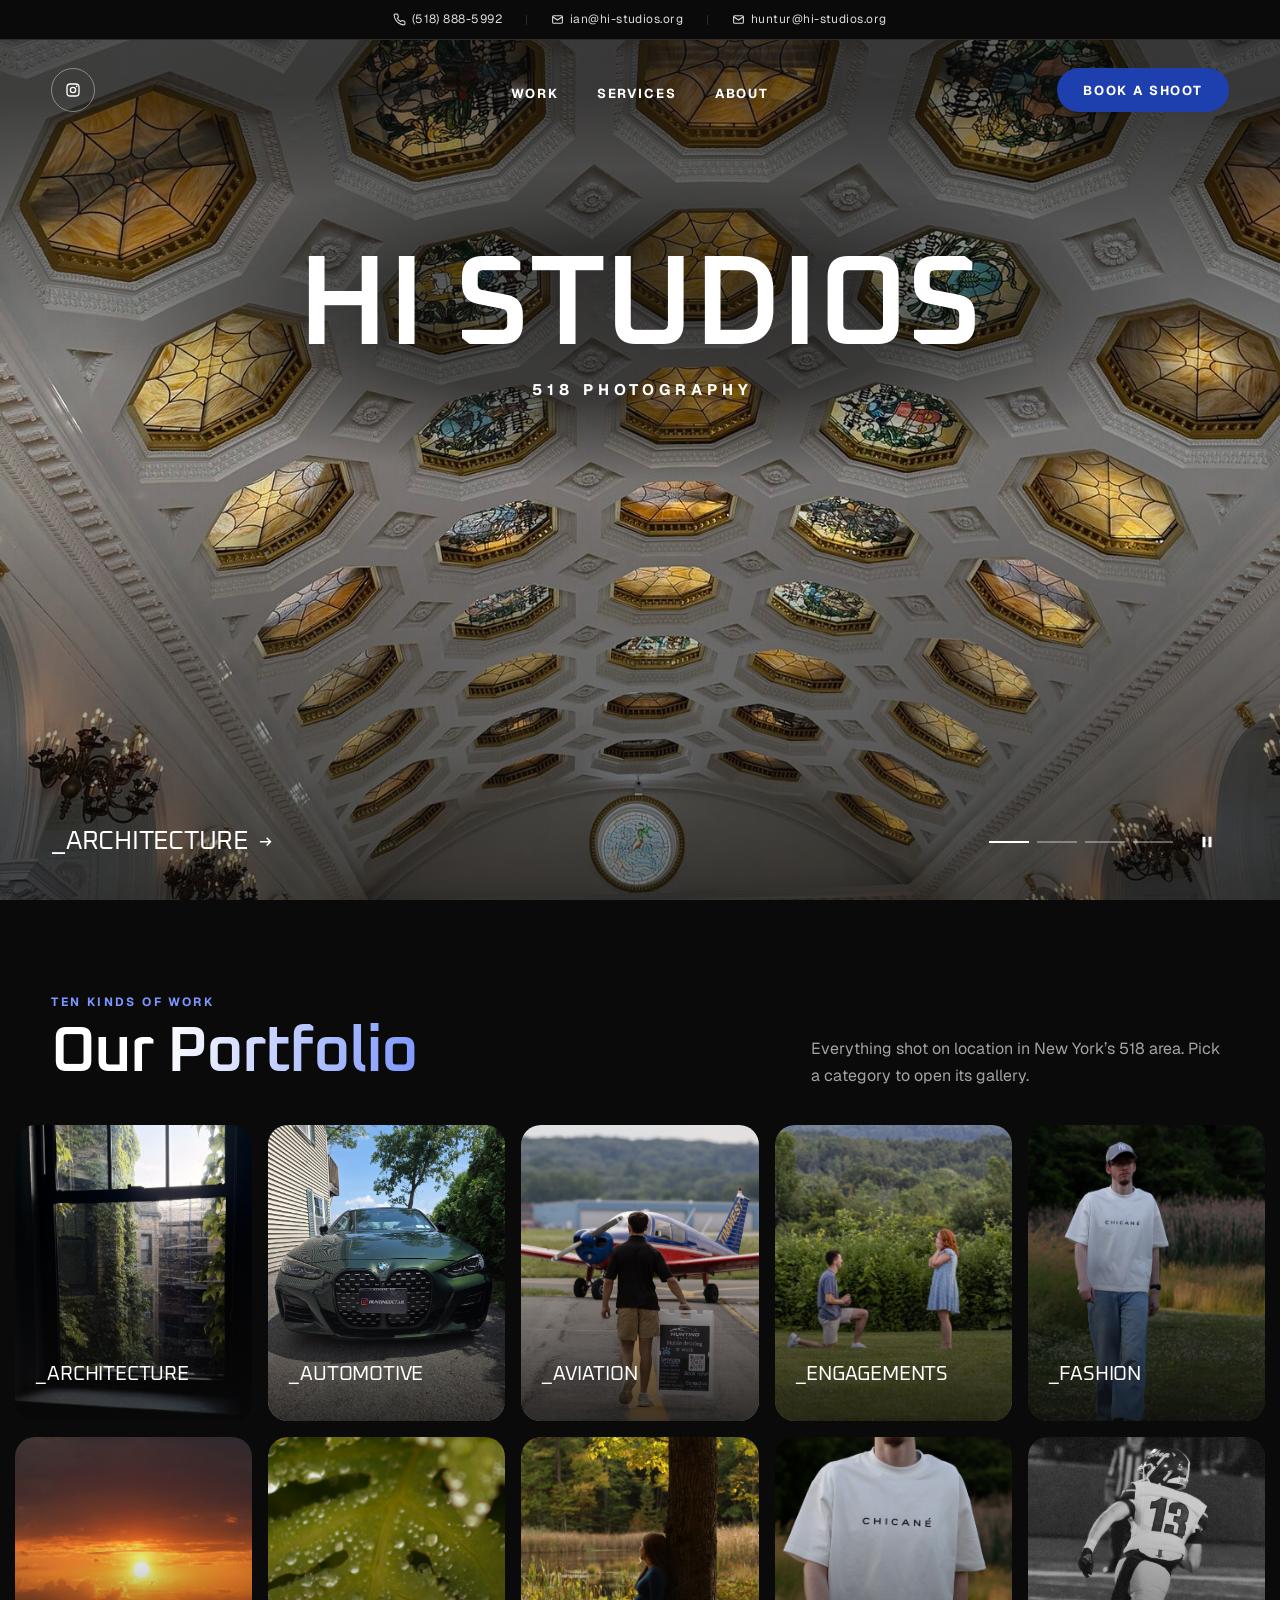
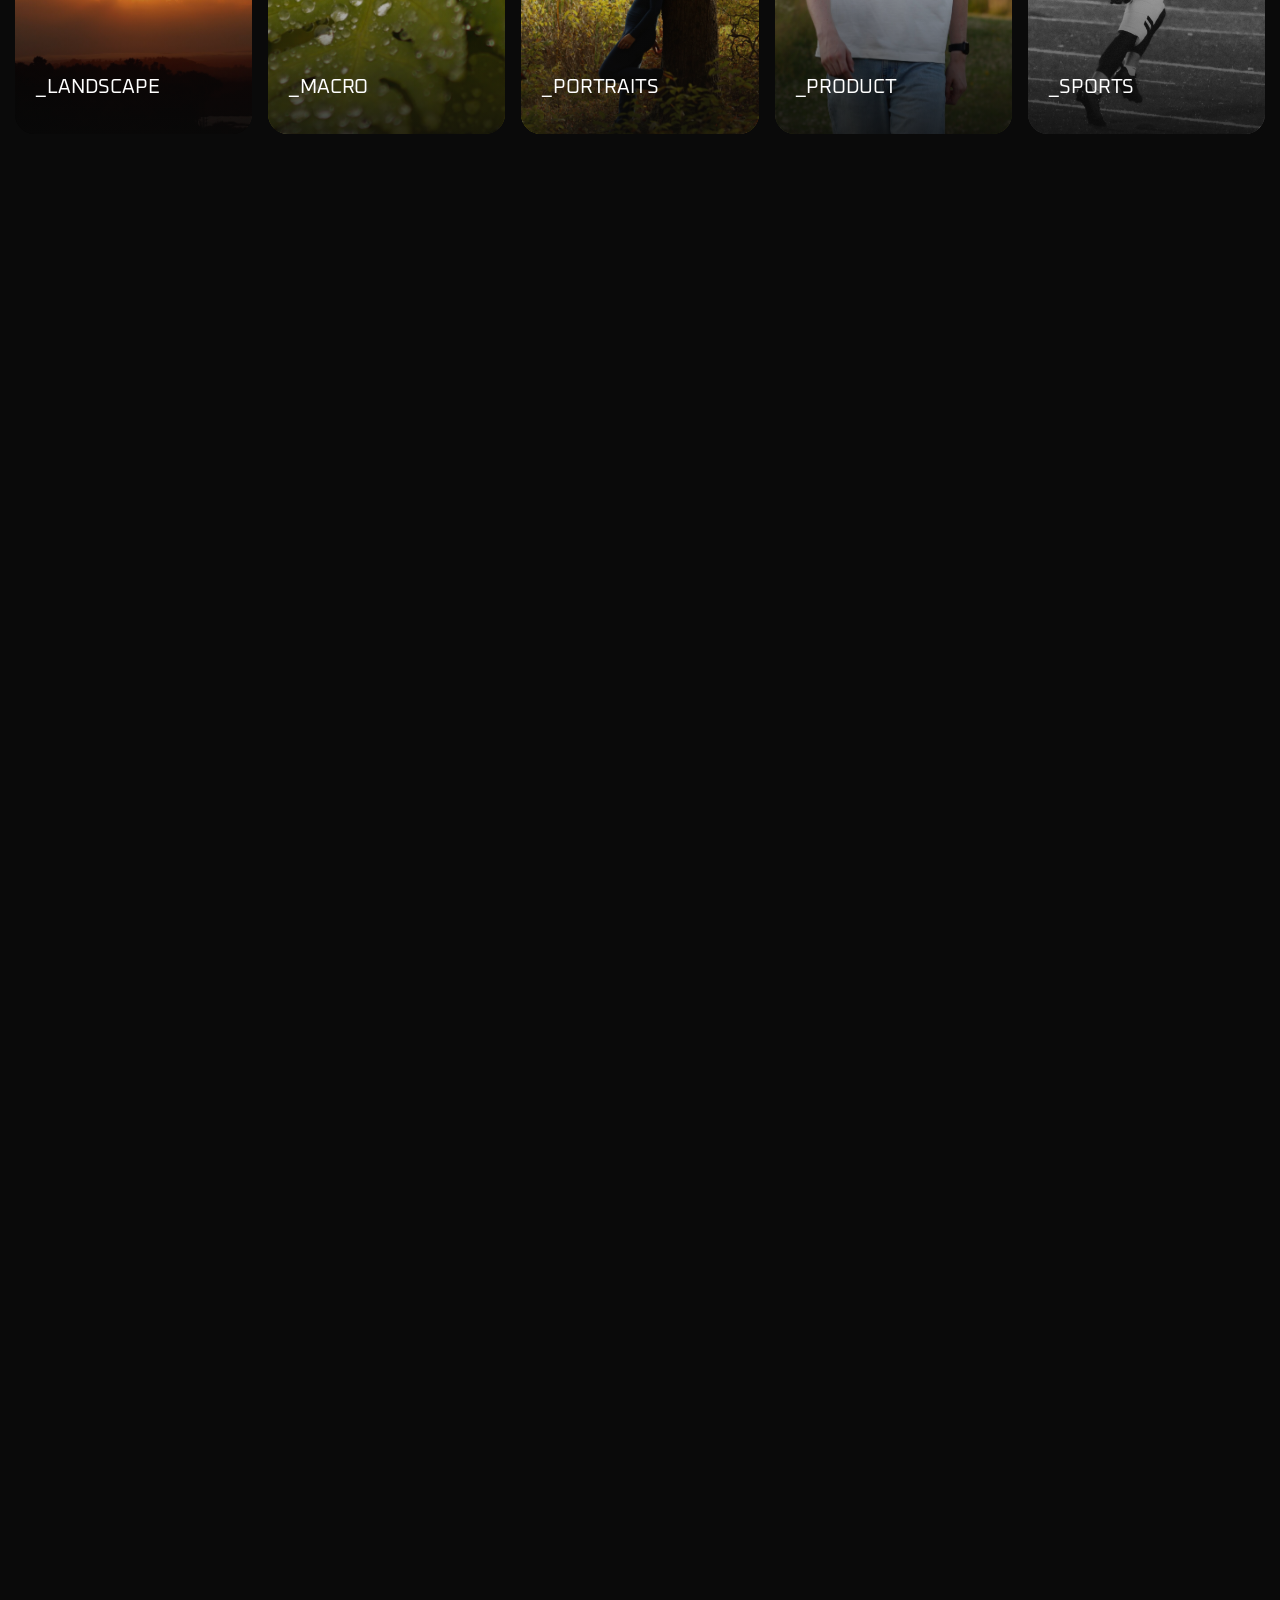
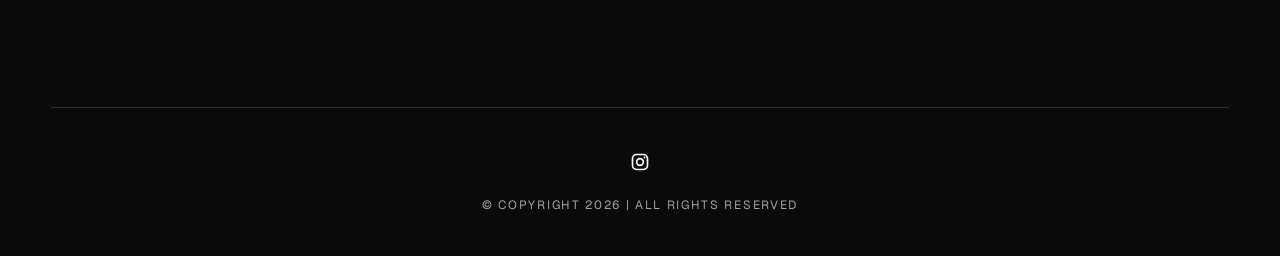
==== commit b013a6c0: "Go dark on every page, with bigger, bolder gradient headings The page is Darkroom Black throughout, " ====
--- a/index.html
+++ b/index.html
@@ -35,6 +35,7 @@
 <head>
   <meta charset="utf-8">
   <meta name="viewport" content="width=device-width, initial-scale=1">
+  <meta name="theme-color" content="#0A0A0A">
   <title>HI STUDIOS | 518 Photography &amp; Video</title>
   <meta name="description" content="HI STUDIOS is Huntur and Ian, shooting photo and video in New York’s 518 area: portraits, engagements, sports, fashion, automotive, aviation and more.">
   <link rel="canonical" href="https://hi-studios.org/">
@@ -77,7 +78,7 @@
   <link rel="icon" href="data:image/svg+xml,%3Csvg xmlns='http://www.w3.org/2000/svg' viewBox='0 0 32 32'%3E%3Crect width='32' height='32' fill='%230A0A0A'/%3E%3Crect x='7' y='22' width='18' height='3' fill='%23fff'/%3E%3C/svg%3E">
   <link rel="preconnect" href="https://fonts.googleapis.com">
   <link rel="preconnect" href="https://fonts.gstatic.com" crossorigin>
-  <link rel="stylesheet" href="https://fonts.googleapis.com/css2?family=Oxanium:wght@400&family=Geist:wght@400;700&display=swap">
+  <link rel="stylesheet" href="https://fonts.googleapis.com/css2?family=Oxanium:wght@400;600&family=Geist:wght@400;700&display=swap">
   <link rel="stylesheet" href="styles.css">
   <script src="script.js" defer></script>
 </head>
@@ -199,7 +200,7 @@
 
     <section class="services" id="services" aria-labelledby="services-title">
       <div class="section-head" data-reveal="0">
-        <h2 id="services-title"><span class="eyebrow">Ten kinds of work</span>Our Portfolio</h2>
+        <h2 id="services-title"><span class="eyebrow">Ten kinds of work</span><span class="display">Our Portfolio</span></h2>
         <p class="section-head__text">Everything shot on location in New York’s 518 area. Pick a category to open its gallery.</p>
       </div>
       <!-- One cover photo per category. To swap one, change its img (src,
@@ -330,7 +331,7 @@
 
     <section class="work" id="work" aria-labelledby="work-title">
       <div class="section-head" data-reveal="0">
-        <h2 id="work-title"><span class="eyebrow">Recent shoots</span>Selected work</h2>
+        <h2 id="work-title"><span class="eyebrow">Recent shoots</span><span class="display">Selected work</span></h2>
         <a class="section-head__link" href="#services">All categories<svg viewBox="0 0 16 16" fill="none" stroke="currentColor" stroke-width="1.5" aria-hidden="true"><path d="M2 8h11M9 4l4 4-4 4"/></svg></a>
       </div>
       <!-- Mixed-size mosaic. Sizes: mosaic__item--big (2x2), --wide (2x1),
--- a/styles.css
+++ b/styles.css
@@ -7,14 +7,17 @@
   --shade: rgba(10, 10, 10, 0.55);
   --clear: rgba(10, 10, 10, 0);
   --track: rgba(255, 255, 255, 0.35);
-  --placeholder: #F2F2F2;
+  --surface: #141414;              /* cards and placeholders, a step up from the page */
+  --placeholder: #161616;
   --hover-fill: #E8E8E8;
-  --ink-soft: #4A4A4A;            /* body copy on white: true gray, softer than black */
-  --rule: rgba(10, 10, 10, 0.14); /* hairlines on light surfaces */
+  --ink-soft: #A3A3A3;             /* body copy on black: true gray, softer than white */
+  --rule: rgba(255, 255, 255, 0.14); /* hairlines */
   --rule-dark: rgba(255, 255, 255, 0.14);
   --radius-card: 20px;
-  --accent: #1E40AF;        /* semi-dark blue: the one UI color */
-  --accent-strong: #172F8A; /* hover */
+  --accent: #1E40AF;        /* semi-dark blue: the one UI color, for fills */
+  --accent-strong: #172F8A; /* hover on blue fills */
+  --accent-text: #7B96FF;   /* the same blue lifted for text and icons on black */
+  --glow: rgba(30, 64, 175, 0.35);
 
   --font-display: 'Oxanium', 'Geist', system-ui, sans-serif;
   --font-body: 'Geist', system-ui, sans-serif;
@@ -23,7 +26,6 @@
   --grid-margin: max(4px, 1.2vw);
   --gutter: 16px;
   --section-space: clamp(3rem, 8vw, 6rem);
-  --radius-section: 40px;
   --topbar-h: 40px;
   --ease: cubic-bezier(0.22, 1, 0.36, 1);
 }
@@ -31,7 +33,7 @@
 /* Base */
 *, *::before, *::after { box-sizing: border-box; }
 
-html { -webkit-text-size-adjust: 100%; }
+html { -webkit-text-size-adjust: 100%; color-scheme: dark; }
 @media (prefers-reduced-motion: no-preference) {
   html { scroll-behavior: smooth; }
 }
@@ -39,8 +41,8 @@
 
 body {
   margin: 0;
-  background: var(--white);
-  color: var(--black);
+  background: var(--black);
+  color: var(--white);
   font-family: var(--font-body);
   font-size: 1.0625rem;
   line-height: 1.65;
@@ -59,6 +61,16 @@
   font-weight: 400;
   letter-spacing: -0.02em;
   text-wrap: balance;
+}
+
+/* Big headings: heavier, and white running into the blue at the end */
+.display {
+  font-weight: 600;
+  letter-spacing: -0.03em;
+  background: linear-gradient(100deg, var(--white) 30%, var(--accent-text) 100%);
+  -webkit-background-clip: text;
+  background-clip: text;
+  color: transparent;
 }
 
 :focus-visible { outline: 2px solid currentColor; outline-offset: 3px; }
@@ -285,22 +297,31 @@
   display: grid;
   justify-items: center;
   gap: 1rem;
+  position: relative;
   padding: clamp(3rem, 7vw, 5.5rem) var(--margin) clamp(3.5rem, 7vw, 6rem);
-  border-radius: 0 0 var(--radius-section) var(--radius-section);
-  background: var(--black);
   color: var(--white);
   text-align: center;
 }
+/* A soft blue glow behind the title, so the head isn't a flat black slab */
+.page-head::before {
+  content: '';
+  position: absolute;
+  inset: 0;
+  z-index: -1;
+  background: radial-gradient(60% 80% at 50% 30%, var(--glow), transparent 70%);
+  pointer-events: none;
+}
+.page-head { isolation: isolate; }
 
 .page-head h1 {
-  font-size: clamp(2.75rem, 6vw, 5rem);
-  line-height: 1.05;
+  font-size: clamp(3rem, 7.5vw, 6.5rem);
+  line-height: 1;
 }
 
 /* Small uppercase label above a heading */
 .eyebrow {
   font: 700 0.75rem/1 var(--font-body);
-  color: var(--accent);
+  color: var(--accent-text);
   letter-spacing: 0.2em;
   text-transform: uppercase;
 }
@@ -349,7 +370,8 @@
 }
 
 .hero__name {
-  font-size: clamp(3.25rem, 8.5vw, 7.5rem);
+  font-weight: 600;
+  font-size: clamp(3.5rem, 10vw, 9rem);
   line-height: 0.9;
   white-space: nowrap;
 }
@@ -620,9 +642,10 @@
 .section-head h2 {
   display: grid;
   gap: 0.75rem;
-  font-size: clamp(2rem, 3.5vw, 3rem);
-  line-height: 1.05;
-}
+  font-size: clamp(2.5rem, 5vw, 4.5rem);
+  line-height: 1;
+}
+.section-head h2 .display { padding-bottom: 0.08em; } /* room for descenders inside the clip */
 .section-head .eyebrow { font-family: var(--font-body); letter-spacing: 0.2em; }
 .section-head__link {
   display: inline-flex;
@@ -634,7 +657,7 @@
   text-transform: uppercase;
   text-decoration: none;
 }
-.section-head__link { color: var(--accent); }
+.section-head__link { color: var(--accent-text); }
 .section-head__link svg { width: 14px; height: 14px; transition: transform 300ms var(--ease); }
 .section-head__text { max-width: 38ch; color: var(--ink-soft); font-size: 1rem; }
 .section-head__link:hover svg { transform: translateX(0.2rem); }
@@ -702,6 +725,8 @@
    so the frame's height follows its own width */
 .booking__frame {
   container-type: inline-size;
+  overflow: hidden;
+  border-radius: var(--radius-card);
   background: var(--white);
 }
 .booking__frame iframe {
@@ -722,7 +747,7 @@
   min-height: 44px;
   text-underline-offset: 4px;
 }
-.booking__alt a:hover { color: var(--accent); }
+.booking__alt a:hover { color: var(--accent-text); }
 
 .booking .contact-card { justify-self: center; max-width: 560px; margin-top: 0; }
 
@@ -748,13 +773,13 @@
 
 .page-link__title {
   font-family: var(--font-display);
-  font-size: clamp(1.75rem, 2.8vw, 2.5rem);
+  font-size: clamp(1.75rem, 3vw, 2.75rem);
   line-height: 1.2;
   letter-spacing: -0.02em;
   text-decoration-thickness: 1px;
   text-underline-offset: 0.12em;
 }
-.page-link:hover .page-link__title { color: var(--accent); }
+.page-link:hover .page-link__title { color: var(--accent-text); }
 
 .page-link__text { grid-column: 1; margin-top: 0.35rem; color: var(--ink-soft); font-size: 0.9375rem; }
 
@@ -765,7 +790,7 @@
   height: 1.5rem;
   transition: transform 300ms var(--ease);
 }
-.page-link:hover svg { color: var(--accent); transform: translateX(0.3rem); }
+.page-link:hover svg { color: var(--accent-text); transform: translateX(0.3rem); }
 
 /* Footer */
 .site-footer {
@@ -789,8 +814,8 @@
   height: 44px;
   transition: opacity 200ms var(--ease);
 }
-.socials--footer a:hover { color: var(--accent); }
-.socials--footer a { color: var(--black); }
+.socials--footer a:hover { color: var(--accent-text); }
+.socials--footer a { color: var(--white); }
 .socials--footer svg { width: 20px; height: 20px; }
 
 /* Lightbox */
@@ -875,7 +900,7 @@
 
 /* Phone */
 @media (max-width: 767px) {
-  :root { --radius-section: 24px; --topbar-h: 44px; }
+  :root { --topbar-h: 44px; }
 
   .site-header { grid-template-columns: 1fr auto; padding-top: 1.5rem; }
   .site-header > .socials,
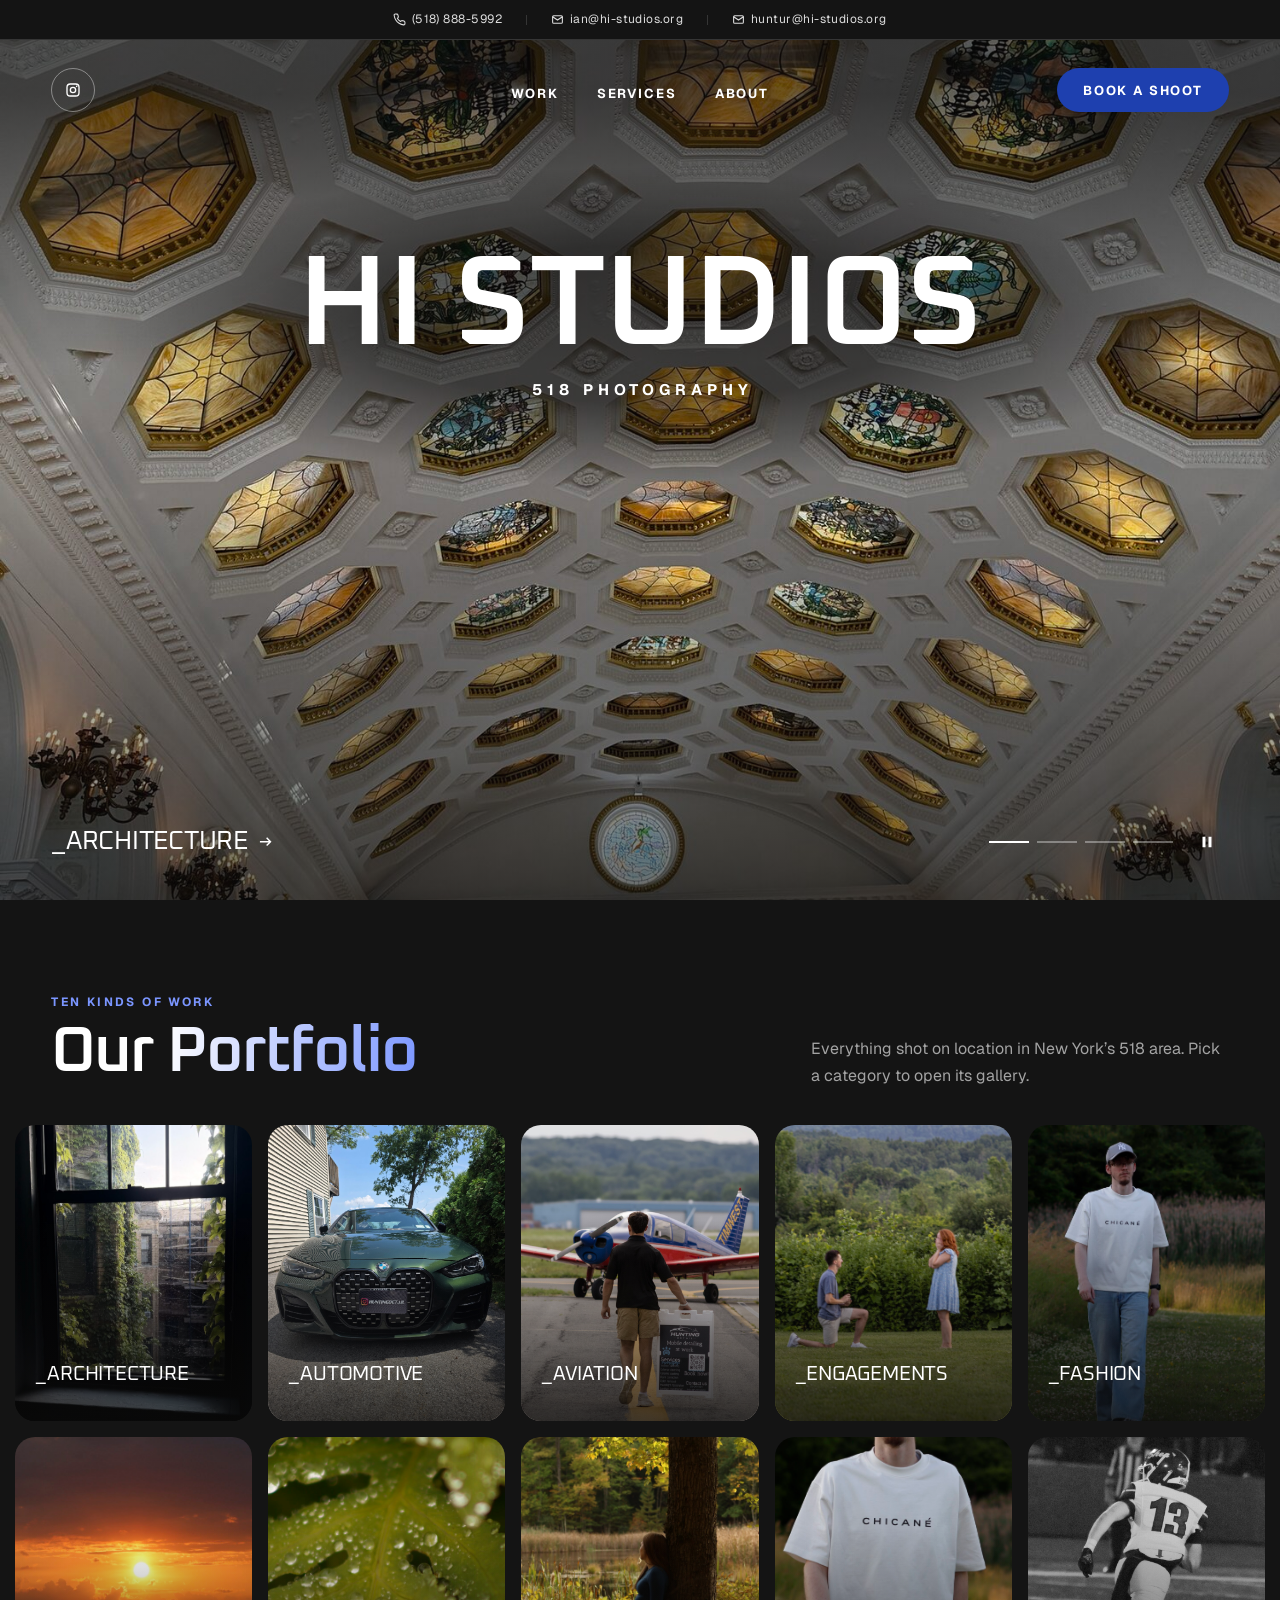
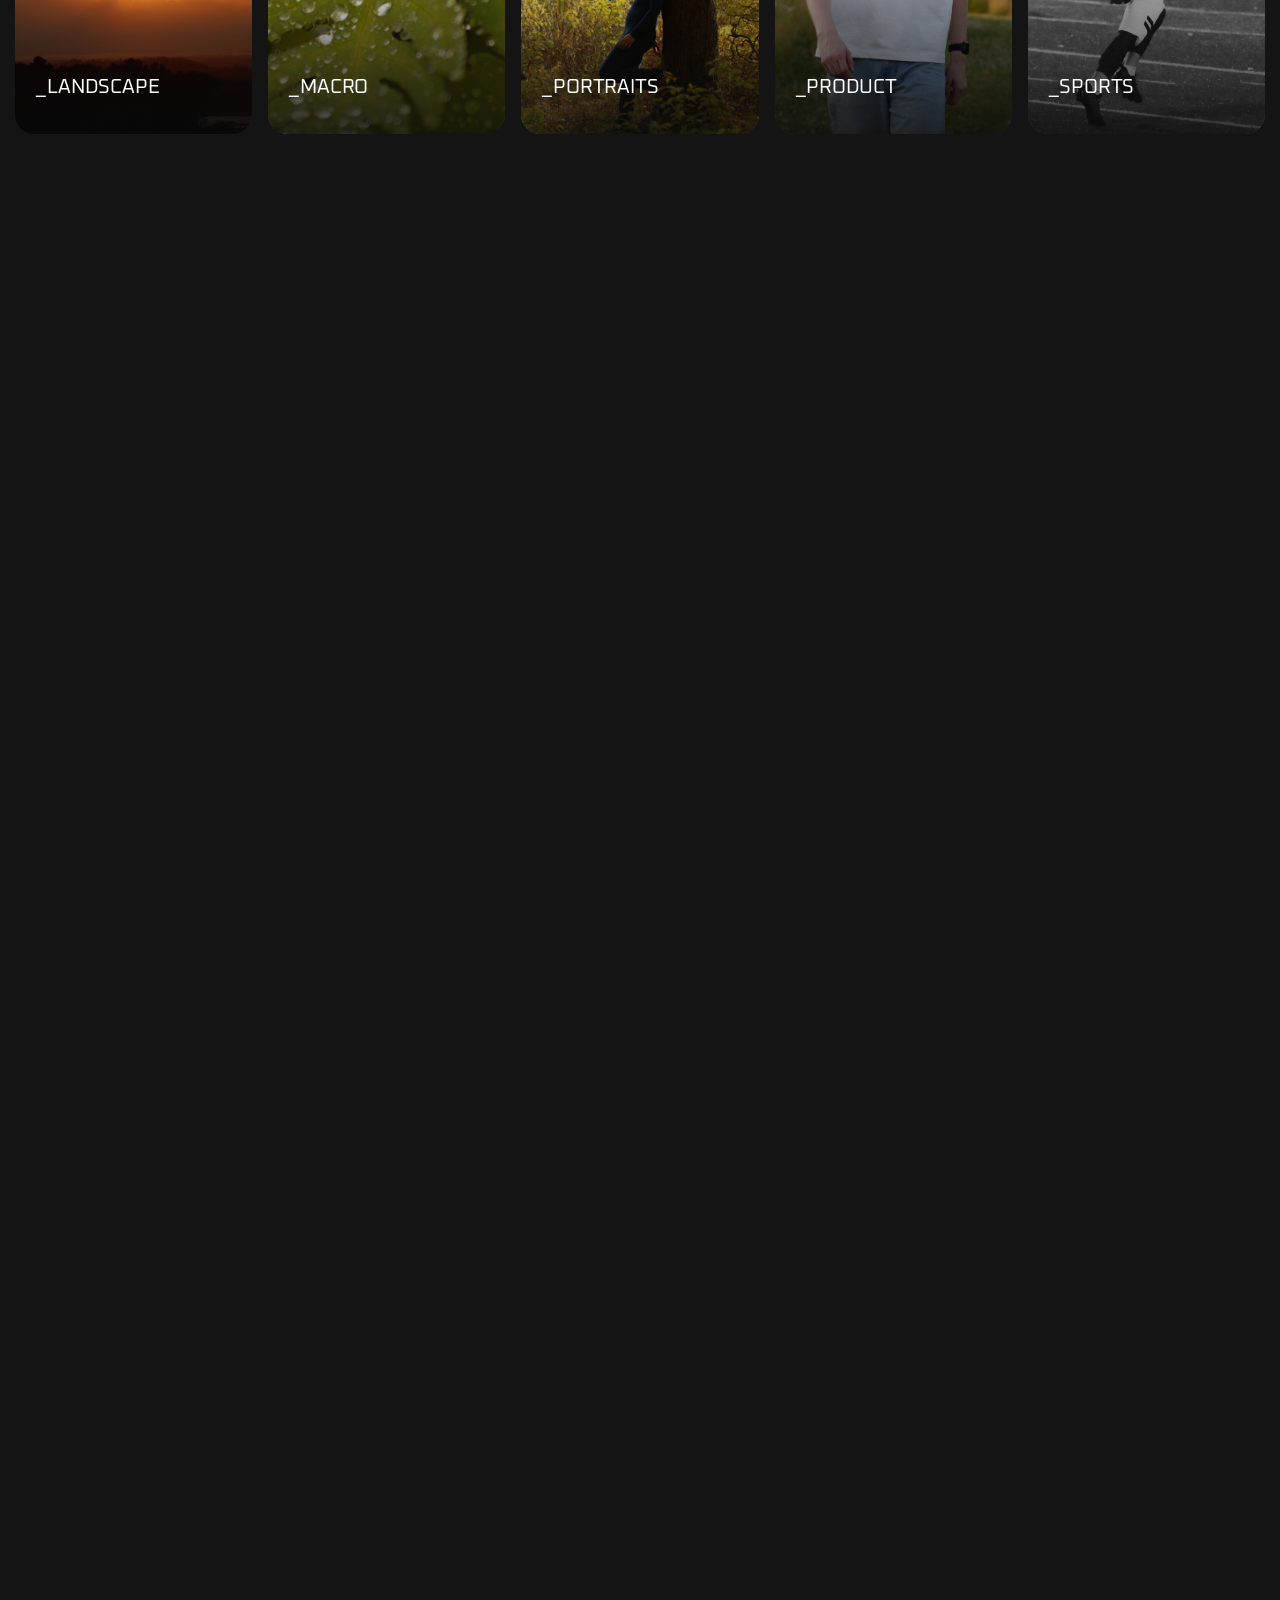
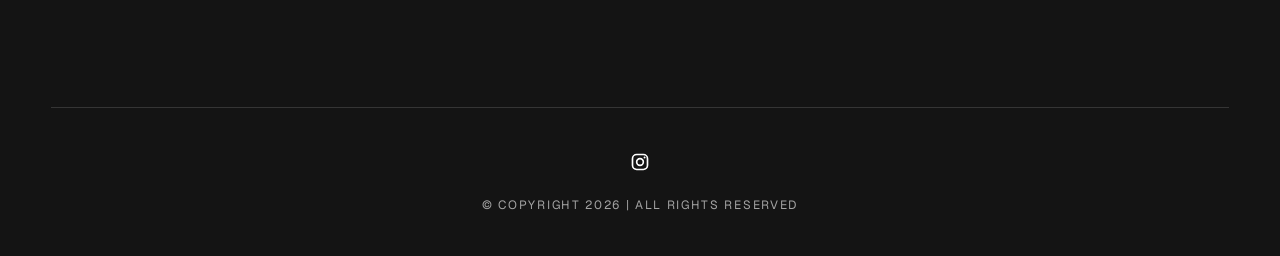
==== commit a1af0448: "Lift the page black from #0A0A0A to #141414 A tad lighter page, with Surface stepped up to #202020 t" ====
--- a/index.html
+++ b/index.html
@@ -35,7 +35,7 @@
 <head>
   <meta charset="utf-8">
   <meta name="viewport" content="width=device-width, initial-scale=1">
-  <meta name="theme-color" content="#0A0A0A">
+  <meta name="theme-color" content="#141414">
   <title>HI STUDIOS | 518 Photography &amp; Video</title>
   <meta name="description" content="HI STUDIOS is Huntur and Ian, shooting photo and video in New York’s 518 area: portraits, engagements, sports, fashion, automotive, aviation and more.">
   <link rel="canonical" href="https://hi-studios.org/">
--- a/styles.css
+++ b/styles.css
@@ -1,14 +1,14 @@
 /* Tokens from DESIGN.md */
 :root {
-  --black: #0A0A0A;
+  --black: #141414;
   --white: #FFFFFF;
   --index-white: rgba(255, 255, 255, 0.85);
   --scrim: rgba(10, 10, 10, 0.6);
   --shade: rgba(10, 10, 10, 0.55);
   --clear: rgba(10, 10, 10, 0);
   --track: rgba(255, 255, 255, 0.35);
-  --surface: #141414;              /* cards and placeholders, a step up from the page */
-  --placeholder: #161616;
+  --surface: #202020;              /* cards and placeholders, a step up from the page */
+  --placeholder: #1C1C1C;
   --hover-fill: #E8E8E8;
   --ink-soft: #A3A3A3;             /* body copy on black: true gray, softer than white */
   --rule: rgba(255, 255, 255, 0.14); /* hairlines */
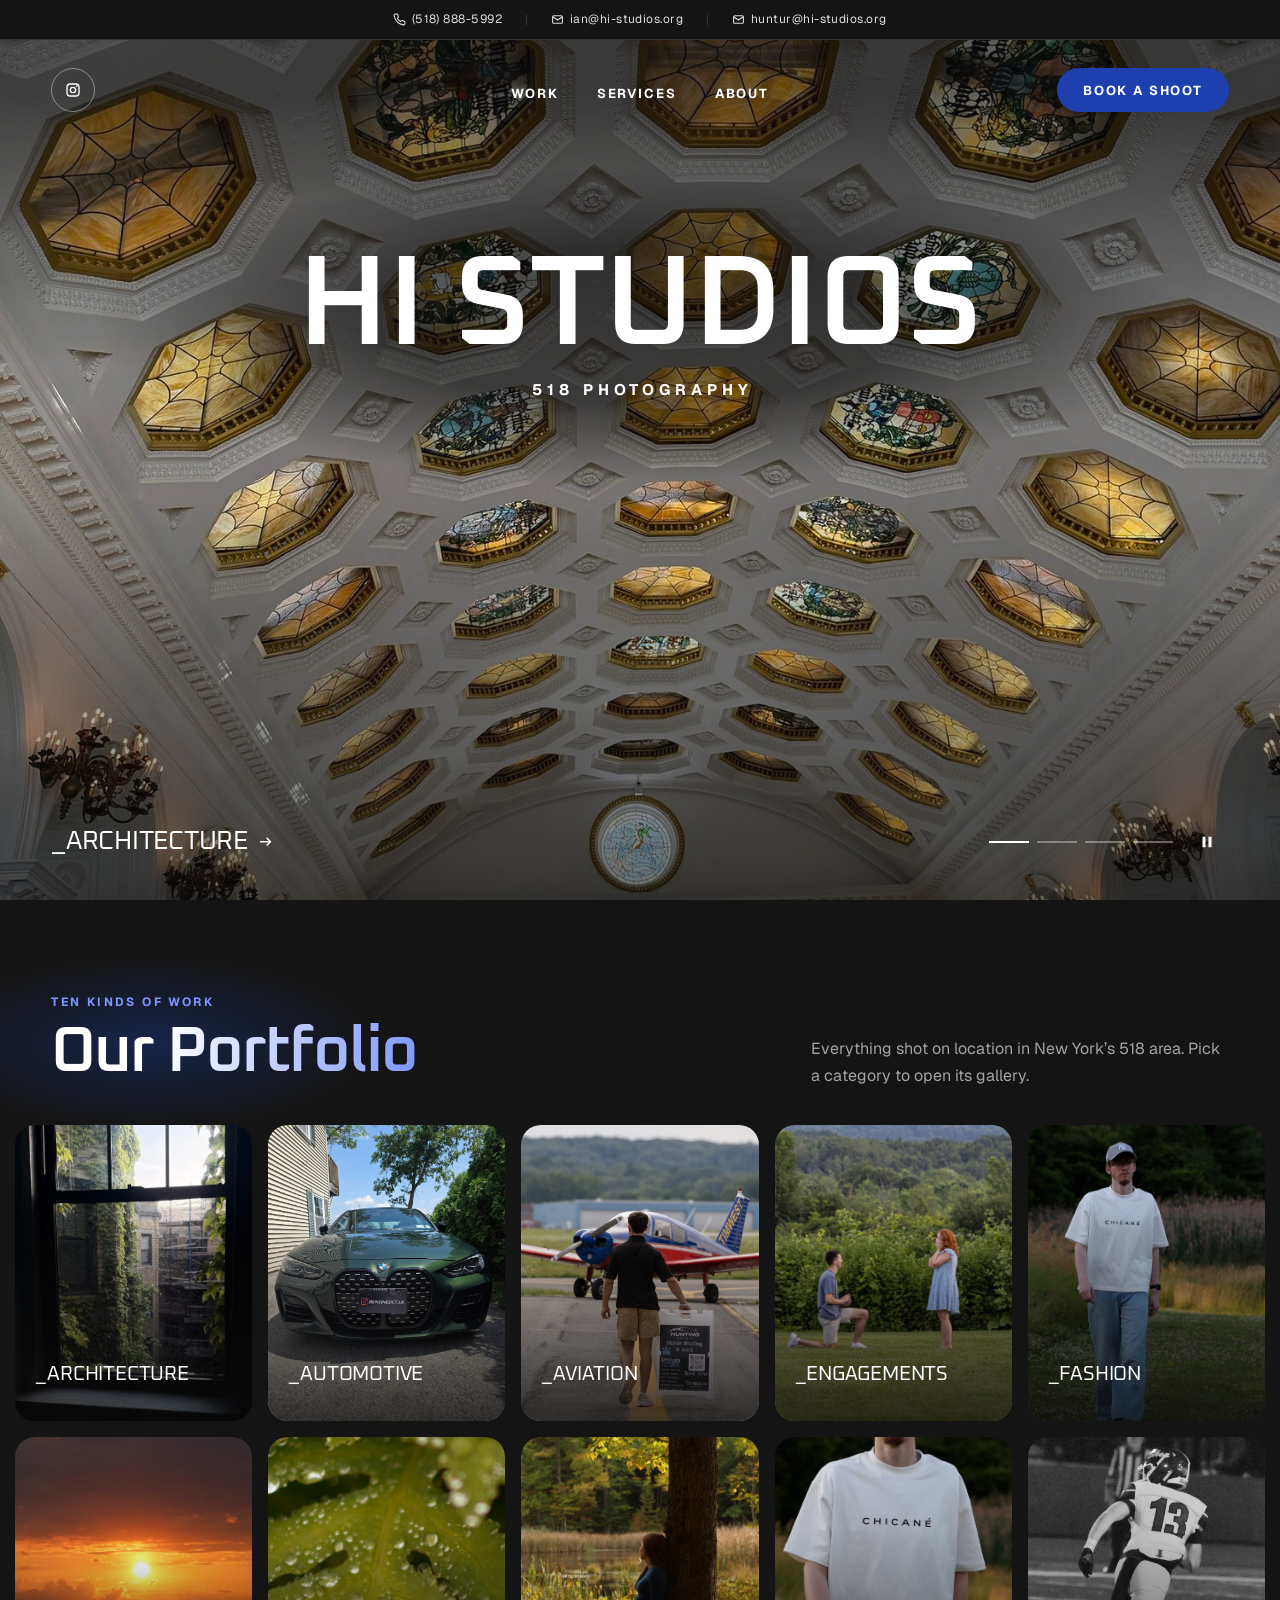
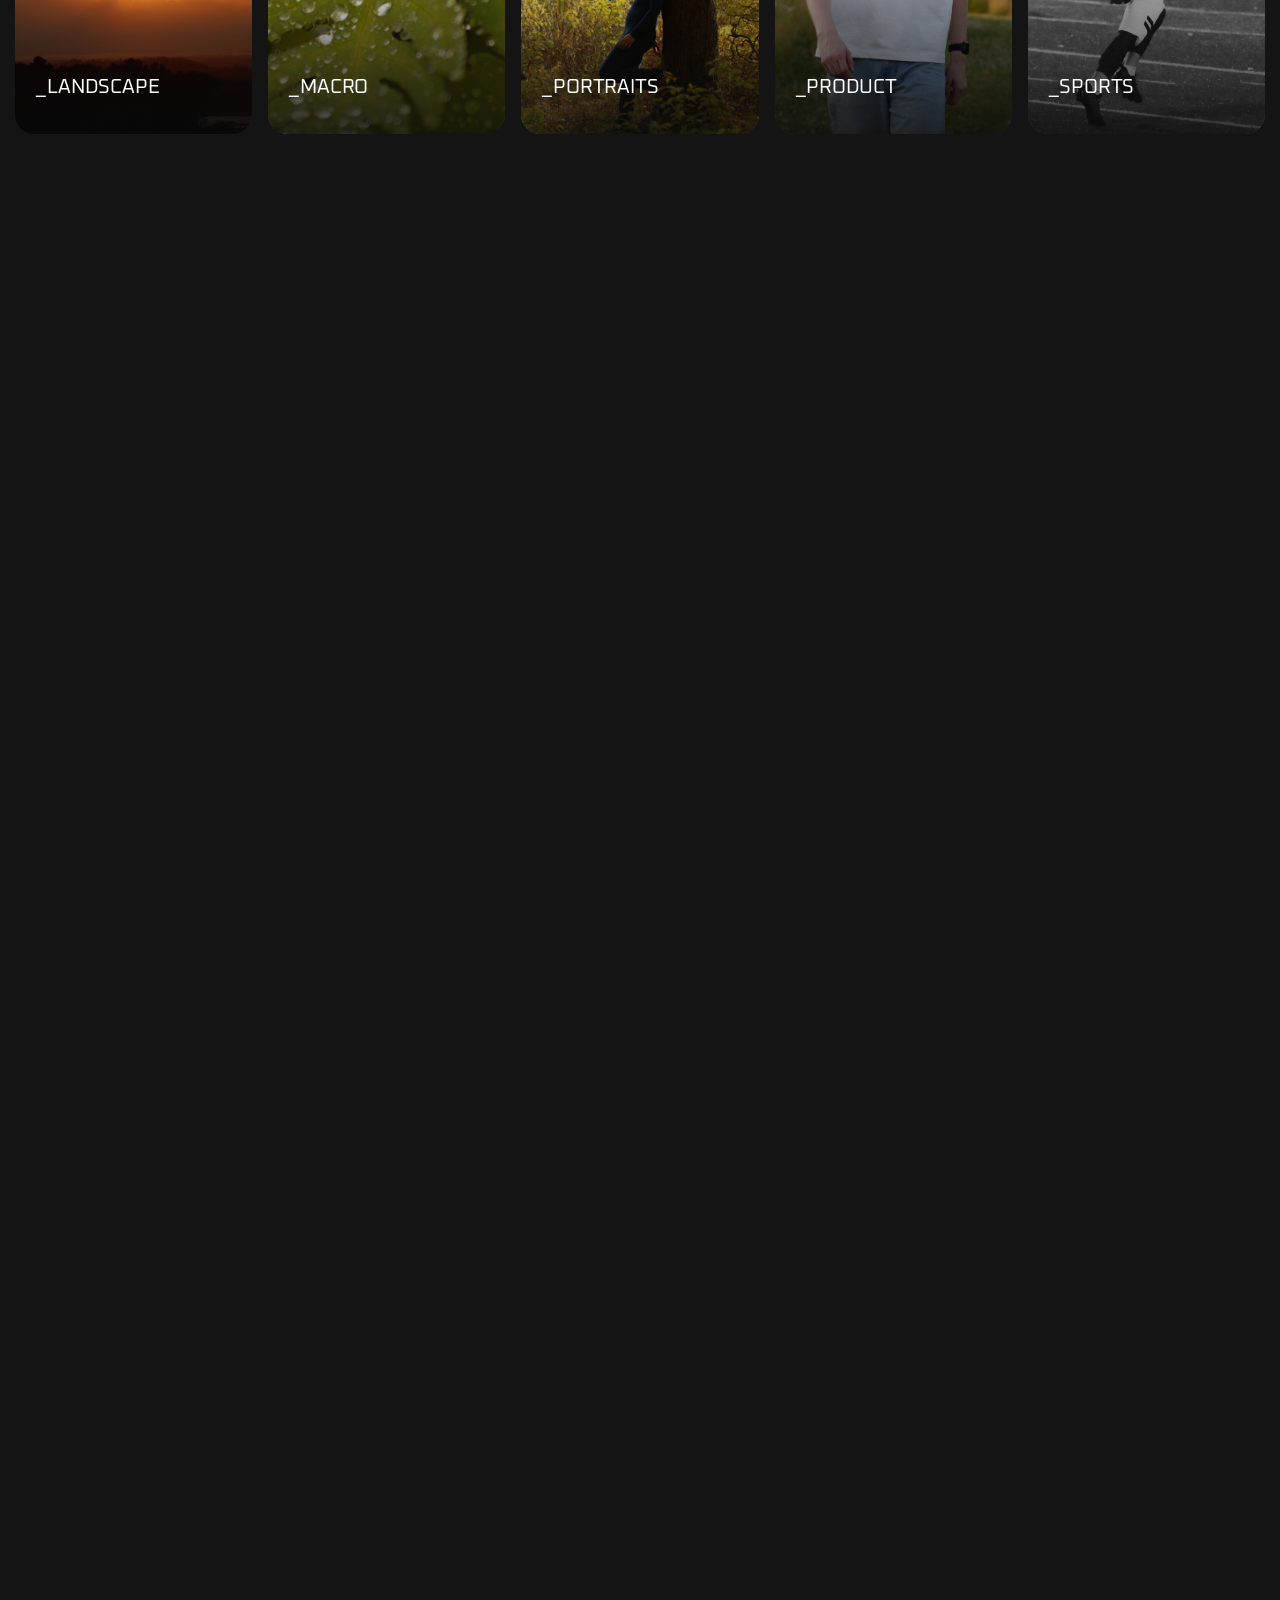
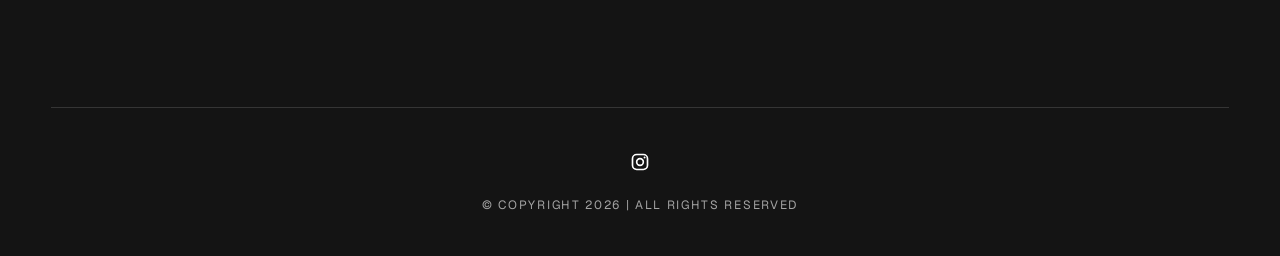
==== commit 924af2a5: "Sticky glass nav, heading glows, tile spotlight and lightbox polish The header comes back as a slim " ====
--- a/index.html
+++ b/index.html
@@ -113,8 +113,10 @@
       </li>
     </ul>
 
-    <!-- No wordmark here on the homepage: the name is centered on the carousel -->
+    <!-- The homepage wordmark only shows in the sticky bar once the carousel
+         scrolls away: on the carousel itself, the name is centered on the photos -->
     <div class="brand">
+      <a class="wordmark wordmark--stuck" href="#top">HI STUDIOS</a>
       <nav class="site-nav" aria-label="Main">
         <a href="#work">Work</a>
         <a href="#services">Services</a>
@@ -386,10 +388,14 @@
     <button class="icon-button lightbox__prev" type="button" aria-label="Previous photo">
       <svg viewBox="0 0 24 24" fill="none" stroke="currentColor" stroke-width="1.5" aria-hidden="true"><path d="m15 5-7 7 7 7"/></svg>
     </button>
+    <!-- The previous and next photos peek in from the sides on wide screens -->
+    <img class="lightbox__peek lightbox__peek--prev" alt="" aria-hidden="true">
     <figure class="lightbox__stage">
       <img class="lightbox__img" alt="">
       <figcaption class="lightbox__count"></figcaption>
     </figure>
+    <img class="lightbox__peek lightbox__peek--next" alt="" aria-hidden="true">
+    <div class="lightbox__progress" aria-hidden="true"><span></span></div>
     <button class="icon-button lightbox__next" type="button" aria-label="Next photo">
       <svg viewBox="0 0 24 24" fill="none" stroke="currentColor" stroke-width="1.5" aria-hidden="true"><path d="m9 5 7 7-7 7"/></svg>
     </button>
--- a/styles.css
+++ b/styles.css
@@ -196,6 +196,29 @@
 .social-chip svg { width: 16px; height: 16px; }
 
 .brand { display: grid; justify-items: center; gap: 0.9rem; }
+.wordmark--stuck { display: none; }
+
+/* Once the top of the page scrolls away (script.js adds .is-stuck), the
+   header becomes a slim frosted bar fixed to the top of the window */
+.site-header.is-stuck {
+  position: fixed;
+  inset: 0 0 auto;
+  z-index: 20;
+  padding: 0.6rem var(--margin);
+  border-bottom: 1px solid var(--rule);
+  background: rgba(20, 20, 20, 0.72);
+  -webkit-backdrop-filter: blur(18px) saturate(1.3);
+  backdrop-filter: blur(18px) saturate(1.3);
+  animation: nav-in 400ms var(--ease) both;
+}
+.site-header.is-stuck .brand { grid-auto-flow: column; align-items: center; gap: 2.5rem; }
+.site-header.is-stuck .wordmark { display: block; font-size: 1.125rem; }
+.site-header.is-stuck .social-chip { width: 36px; height: 36px; }
+.site-header.is-stuck .social-chip svg { width: 14px; height: 14px; }
+.site-header.is-stuck .btn { min-height: 40px; padding: 11px 20px; }
+/* On inner pages the header is in the page flow, so the content below keeps
+   its place when the header lifts out (script.js sets --header-h) */
+html.has-stuck .page-inner main { padding-top: var(--header-h, 0px); }
 
 .wordmark {
   font-family: var(--font-display);
@@ -292,6 +315,7 @@
 .page-inner .topbar,
 .page-inner .site-header { position: relative; inset: auto; }
 .page-inner .site-header { background: var(--black); padding-top: 1.5rem; }
+.page-inner .site-header.is-stuck { position: fixed; inset: 0 0 auto; padding-top: 0.6rem; background: rgba(20, 20, 20, 0.72); }
 
 .page-head {
   display: grid;
@@ -536,7 +560,7 @@
 .category__body {
   position: absolute;
   inset: auto 0 0;
-  z-index: 1;
+  z-index: 3;
   display: grid;
   gap: 0.35rem;
   padding: 1.25rem;
@@ -639,6 +663,16 @@
   flex-wrap: wrap;
   margin: 0 calc(var(--margin) - var(--grid-margin)) clamp(1.5rem, 3vw, 2.25rem);
 }
+.section-head { position: relative; isolation: isolate; }
+.section-head::before {
+  content: '';
+  position: absolute;
+  inset: -80% auto -80% -8%;
+  z-index: -1;
+  width: min(60%, 640px);
+  background: radial-gradient(50% 50% at 30% 50%, var(--glow), transparent 70%);
+  pointer-events: none;
+}
 .section-head h2 {
   display: grid;
   gap: 0.75rem;
@@ -689,6 +723,25 @@
   transition: transform 900ms var(--ease), opacity 500ms var(--ease);
 }
 .tile:hover img { transform: scale(1.04); }
+
+/* A soft light follows the pointer over a photo tile, with a blue edge on
+   the tile it's over (script.js sets --mx and --my) */
+@media (hover: hover) {
+  .tile, .category { position: relative; }
+  .tile::before, .category::before {
+    content: '';
+    position: absolute;
+    inset: 0;
+    z-index: 2;
+    border-radius: inherit;
+    background: radial-gradient(260px circle at var(--mx, 50%) var(--my, 50%), rgba(255, 255, 255, 0.16), transparent 60%);
+    box-shadow: inset 0 0 0 1px rgba(123, 150, 255, 0.55);
+    opacity: 0;
+    transition: opacity 350ms var(--ease);
+    pointer-events: none;
+  }
+  .tile:hover::before, .category:hover::before { opacity: 1; }
+}
 
 /* About */
 .about {
@@ -850,10 +903,54 @@
   max-height: calc(100dvh - 8rem);
   object-fit: contain;
   opacity: 0;
-  transition: opacity 400ms var(--ease);
+  transform: scale(0.98);
+  transition: opacity 400ms var(--ease), transform 500ms var(--ease);
   user-select: none;
 }
-.lightbox__img.is-loaded { opacity: 1; }
+.lightbox__img.is-loaded { opacity: 1; transform: none; }
+
+/* The previous and next photos peek in from the edges, dimmed; a click steps */
+.lightbox__peek {
+  position: absolute;
+  top: 50%;
+  width: 16vw;
+  max-width: 260px;
+  height: 56vh;
+  object-fit: cover;
+  border-radius: var(--radius-card);
+  opacity: 0;
+  filter: brightness(0.45);
+  cursor: pointer;
+  transition: opacity 400ms var(--ease), transform 500ms var(--ease), filter 300ms var(--ease);
+}
+.lightbox__peek--prev { left: 0; transform: translate(-55%, -50%); }
+.lightbox__peek--next { right: 0; transform: translate(55%, -50%); }
+.lightbox__peek[src] { opacity: 1; }
+.lightbox__peek:hover { filter: brightness(0.7); }
+.lightbox__peek--prev:hover { transform: translate(-48%, -50%); }
+.lightbox__peek--next:hover { transform: translate(48%, -50%); }
+.lightbox.is-single .lightbox__peek { display: none; }
+
+/* A thin blue bar shows where you are in the gallery */
+.lightbox__progress {
+  position: absolute;
+  bottom: 3.5rem;
+  left: 50%;
+  width: min(240px, 40vw);
+  height: 2px;
+  overflow: hidden;
+  border-radius: 2px;
+  background: var(--rule);
+  transform: translateX(-50%);
+}
+.lightbox__progress span {
+  display: block;
+  height: 100%;
+  background: var(--accent-text);
+  transform-origin: left;
+  transition: transform 400ms var(--ease);
+}
+.lightbox.is-single .lightbox__progress { display: none; }
 
 .lightbox__count {
   position: absolute;
@@ -869,7 +966,13 @@
 }
 
 .lightbox__close { position: absolute; top: 1rem; right: 1rem; z-index: 1; }
-.lightbox__prev, .lightbox__next { justify-self: center; }
+.lightbox__prev, .lightbox__next {
+  position: relative; /* above the peeking photos */
+  z-index: 2;
+  justify-self: center;
+  border-radius: 50%;
+  background: rgba(20, 20, 20, 0.6);
+}
 .lightbox.is-single .lightbox__prev,
 .lightbox.is-single .lightbox__next { visibility: hidden; }
 
@@ -887,6 +990,7 @@
 
 @keyframes fade-in { from { opacity: 0; } }
 @keyframes rise-in { from { opacity: 0; transform: translateY(28px); } }
+@keyframes nav-in { from { opacity: 0; transform: translateY(-100%); } }
 @keyframes dot-fill { from { transform: scaleX(0); } to { transform: none; } }
 @keyframes lightbox-in { from { opacity: 0; transform: scale(0.98); } }
 
@@ -941,6 +1045,8 @@
   .lightbox__stage { grid-row: 1; grid-column: 1; }
   .lightbox__img { max-height: calc(100dvh - 9rem); }
   .lightbox__prev, .lightbox__next { position: absolute; bottom: 0.75rem; }
+  .lightbox__peek { display: none; }
+  .lightbox__progress { bottom: 4rem; }
   .lightbox__prev { left: 0.5rem; }
   .lightbox__next { right: 0.5rem; }
 }
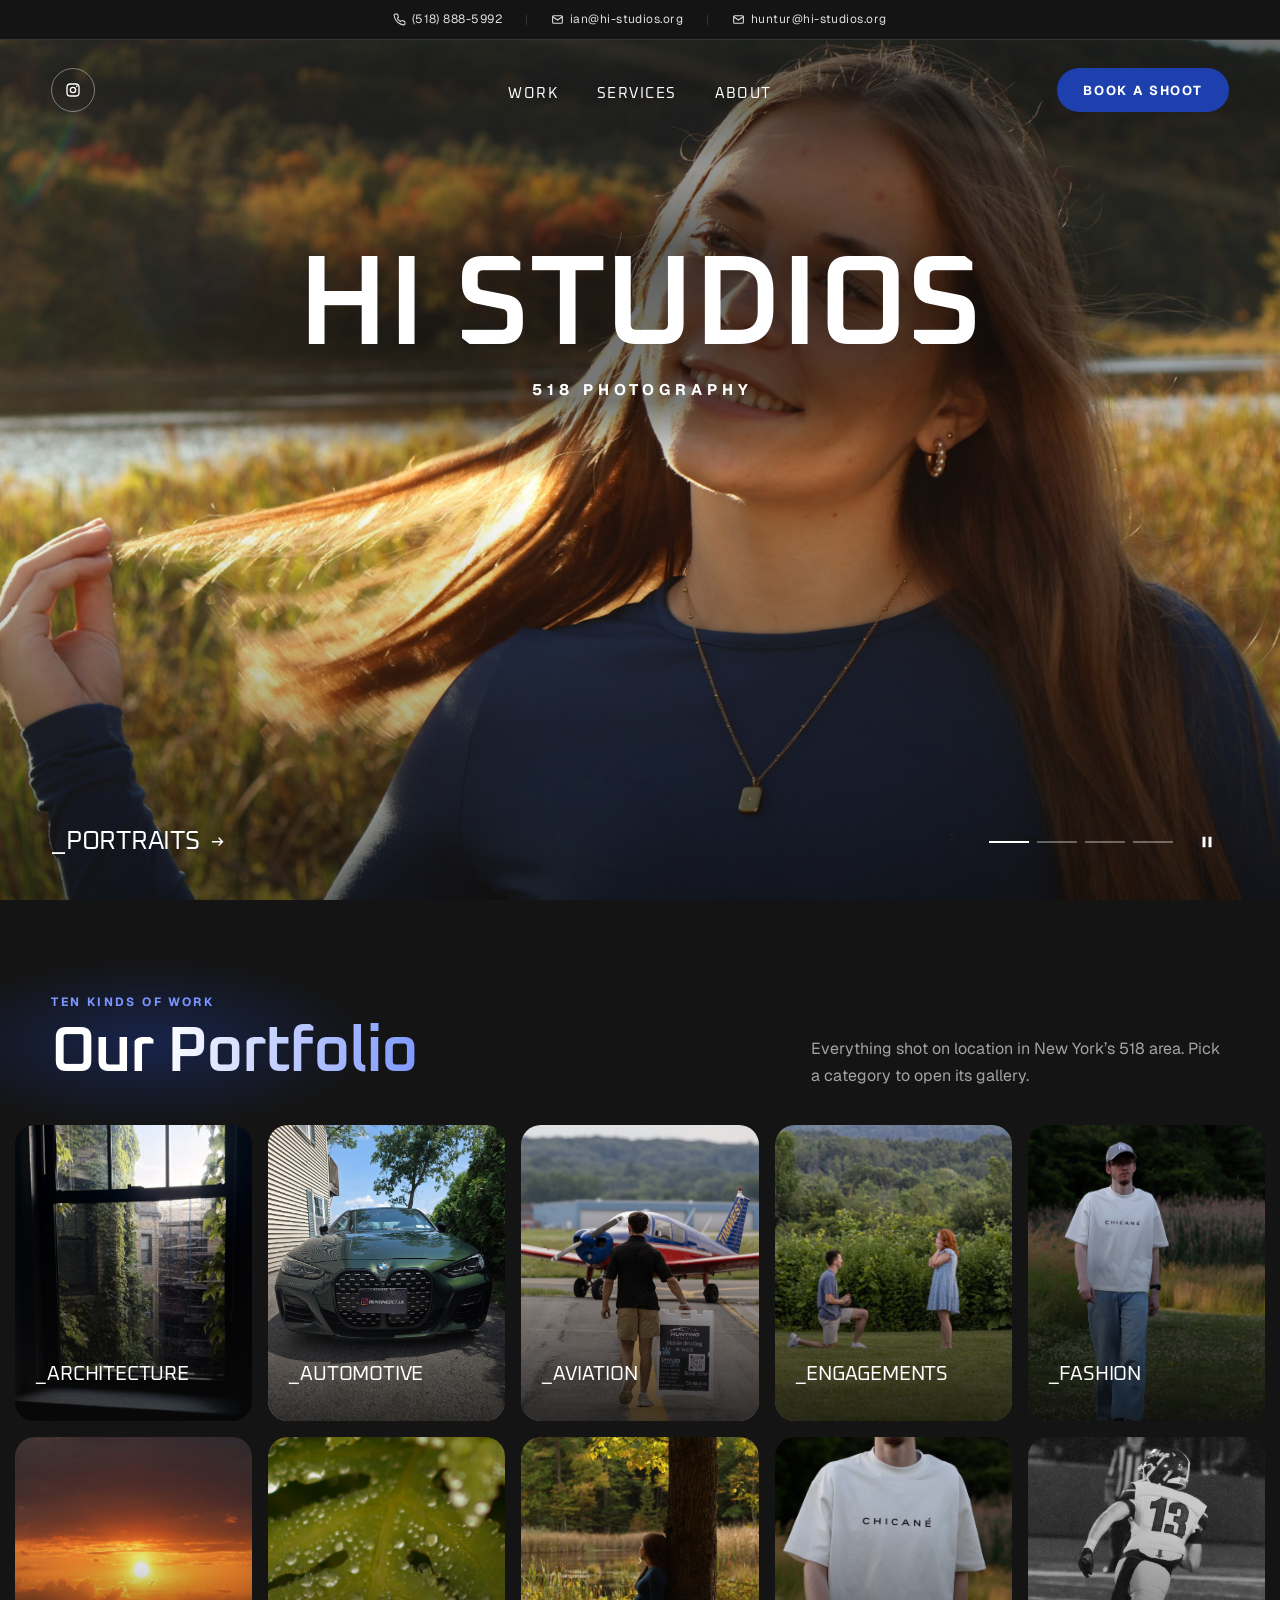
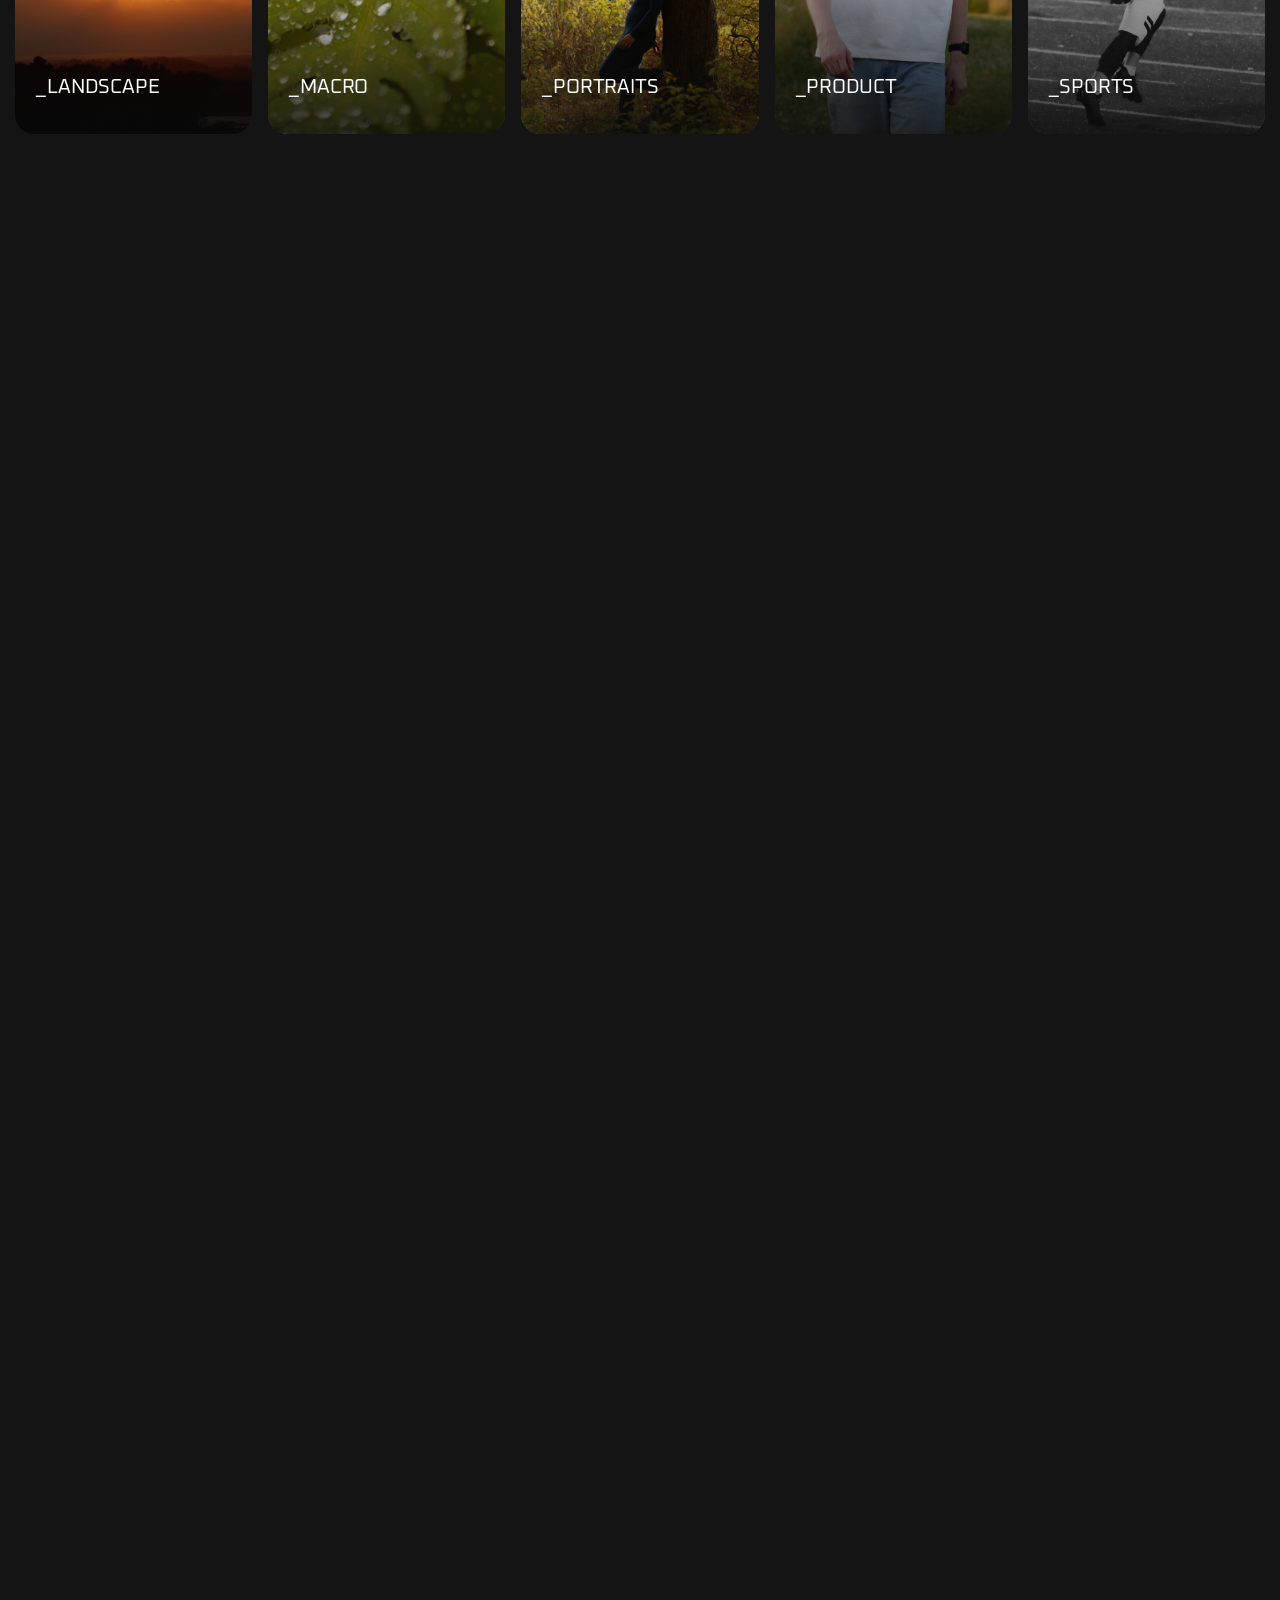
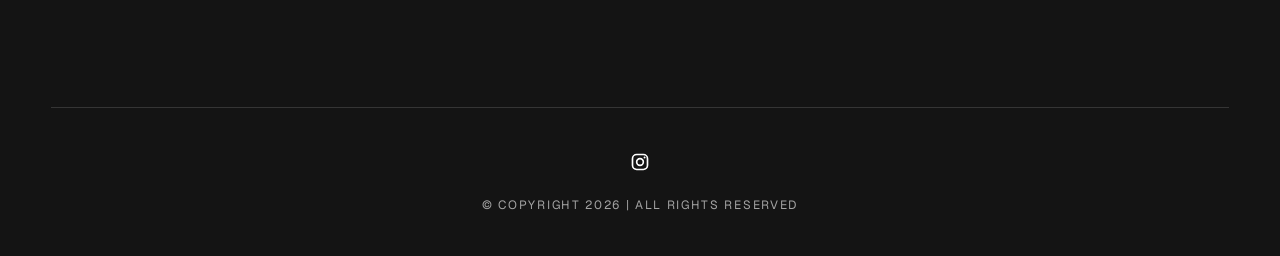
==== commit d43892af: "Lead the hero with a portrait and a sports shot Swaps the Architecture and Aviation slides for the h" ====
--- a/index.html
+++ b/index.html
@@ -161,9 +161,9 @@
 
       <div class="slides" aria-live="off">
         <figure class="slide is-active" role="group" aria-roledescription="slide" aria-label="1 of 4">
-          <img src="photos/architecture/ceiling.jpg" alt="Ornate ceiling of octagonal stained-glass panels in a grand hall" width="1500" height="2000" fetchpriority="high">
+          <img src="photos/portraits/hair-flip-lake.jpg" alt="Young woman laughing as she flips her hair beside a lake in autumn light" width="1620" height="1080" fetchpriority="high">
           <figcaption>
-            <a class="slide__caption" href="#services" data-gallery="architecture"><span aria-hidden="true">_</span>Architecture<svg viewBox="0 0 16 16" fill="none" stroke="currentColor" stroke-width="1.5" aria-hidden="true"><path d="M2 8h11M9 4l4 4-4 4"/></svg></a>
+            <a class="slide__caption" href="#services" data-gallery="portraits"><span aria-hidden="true">_</span>Portraits<svg viewBox="0 0 16 16" fill="none" stroke="currentColor" stroke-width="1.5" aria-hidden="true"><path d="M2 8h11M9 4l4 4-4 4"/></svg></a>
           </figcaption>
         </figure>
         <figure class="slide" role="group" aria-roledescription="slide" aria-label="2 of 4" inert>
@@ -173,9 +173,9 @@
           </figcaption>
         </figure>
         <figure class="slide" role="group" aria-roledescription="slide" aria-label="3 of 4" inert>
-          <img src="photos/aviation/pose-spray.jpg" alt="A detailer in sunglasses holding a spray bottle beside a red and blue plane" width="2000" height="1333" fetchpriority="low" decoding="async">
+          <img src="photos/sports/qb-run-color.jpg" alt="Quarterback breaking into a run under Friday night lights" width="1620" height="1080" fetchpriority="low" decoding="async">
           <figcaption>
-            <a class="slide__caption" href="#services" data-gallery="aviation"><span aria-hidden="true">_</span>Aviation<svg viewBox="0 0 16 16" fill="none" stroke="currentColor" stroke-width="1.5" aria-hidden="true"><path d="M2 8h11M9 4l4 4-4 4"/></svg></a>
+            <a class="slide__caption" href="#services" data-gallery="sports"><span aria-hidden="true">_</span>Sports<svg viewBox="0 0 16 16" fill="none" stroke="currentColor" stroke-width="1.5" aria-hidden="true"><path d="M2 8h11M9 4l4 4-4 4"/></svg></a>
           </figcaption>
         </figure>
         <figure class="slide" role="group" aria-roledescription="slide" aria-label="4 of 4" inert>
@@ -188,9 +188,9 @@
 
       <div class="carousel-controls">
         <div class="dots" role="group" aria-label="Choose a photo">
-          <button class="dot is-active" type="button" aria-label="Photo 1 of 4: Architecture" aria-current="true"><span></span></button>
+          <button class="dot is-active" type="button" aria-label="Photo 1 of 4: Portraits" aria-current="true"><span></span></button>
           <button class="dot" type="button" aria-label="Photo 2 of 4: Engagements"><span></span></button>
-          <button class="dot" type="button" aria-label="Photo 3 of 4: Aviation"><span></span></button>
+          <button class="dot" type="button" aria-label="Photo 3 of 4: Sports"><span></span></button>
           <button class="dot" type="button" aria-label="Photo 4 of 4: Fashion"><span></span></button>
         </div>
         <button class="carousel-toggle" type="button" aria-label="Pause slideshow">
--- a/styles.css
+++ b/styles.css
@@ -234,9 +234,10 @@
 .site-nav a {
   position: relative;
   padding: 0.75rem 0 4px;
-  font-size: 0.8125rem;
-  font-weight: 700;
-  letter-spacing: 0.14em;
+  font-family: var(--font-display); /* the same face as the wordmark, so they read as one */
+  font-size: 0.9375rem;
+  font-weight: 400;
+  letter-spacing: 0.1em;
   text-decoration: none;
   text-transform: uppercase;
 }
@@ -245,7 +246,7 @@
   position: absolute;
   inset: auto 0 0;
   height: 1px;
-  margin-right: 0.14em; /* matches the tracking after the last letter */
+  margin-right: 0.1em; /* matches the tracking after the last letter */
   background: currentColor;
   transform: scaleX(0);
   transform-origin: left;
@@ -879,6 +880,7 @@
   max-height: none;
   margin: 0;
   padding: 0;
+  overflow: hidden; /* the peeking photos hang past the edges; arrow keys must not scroll them into view */
   border: 0;
   background: var(--black);
   color: var(--white);
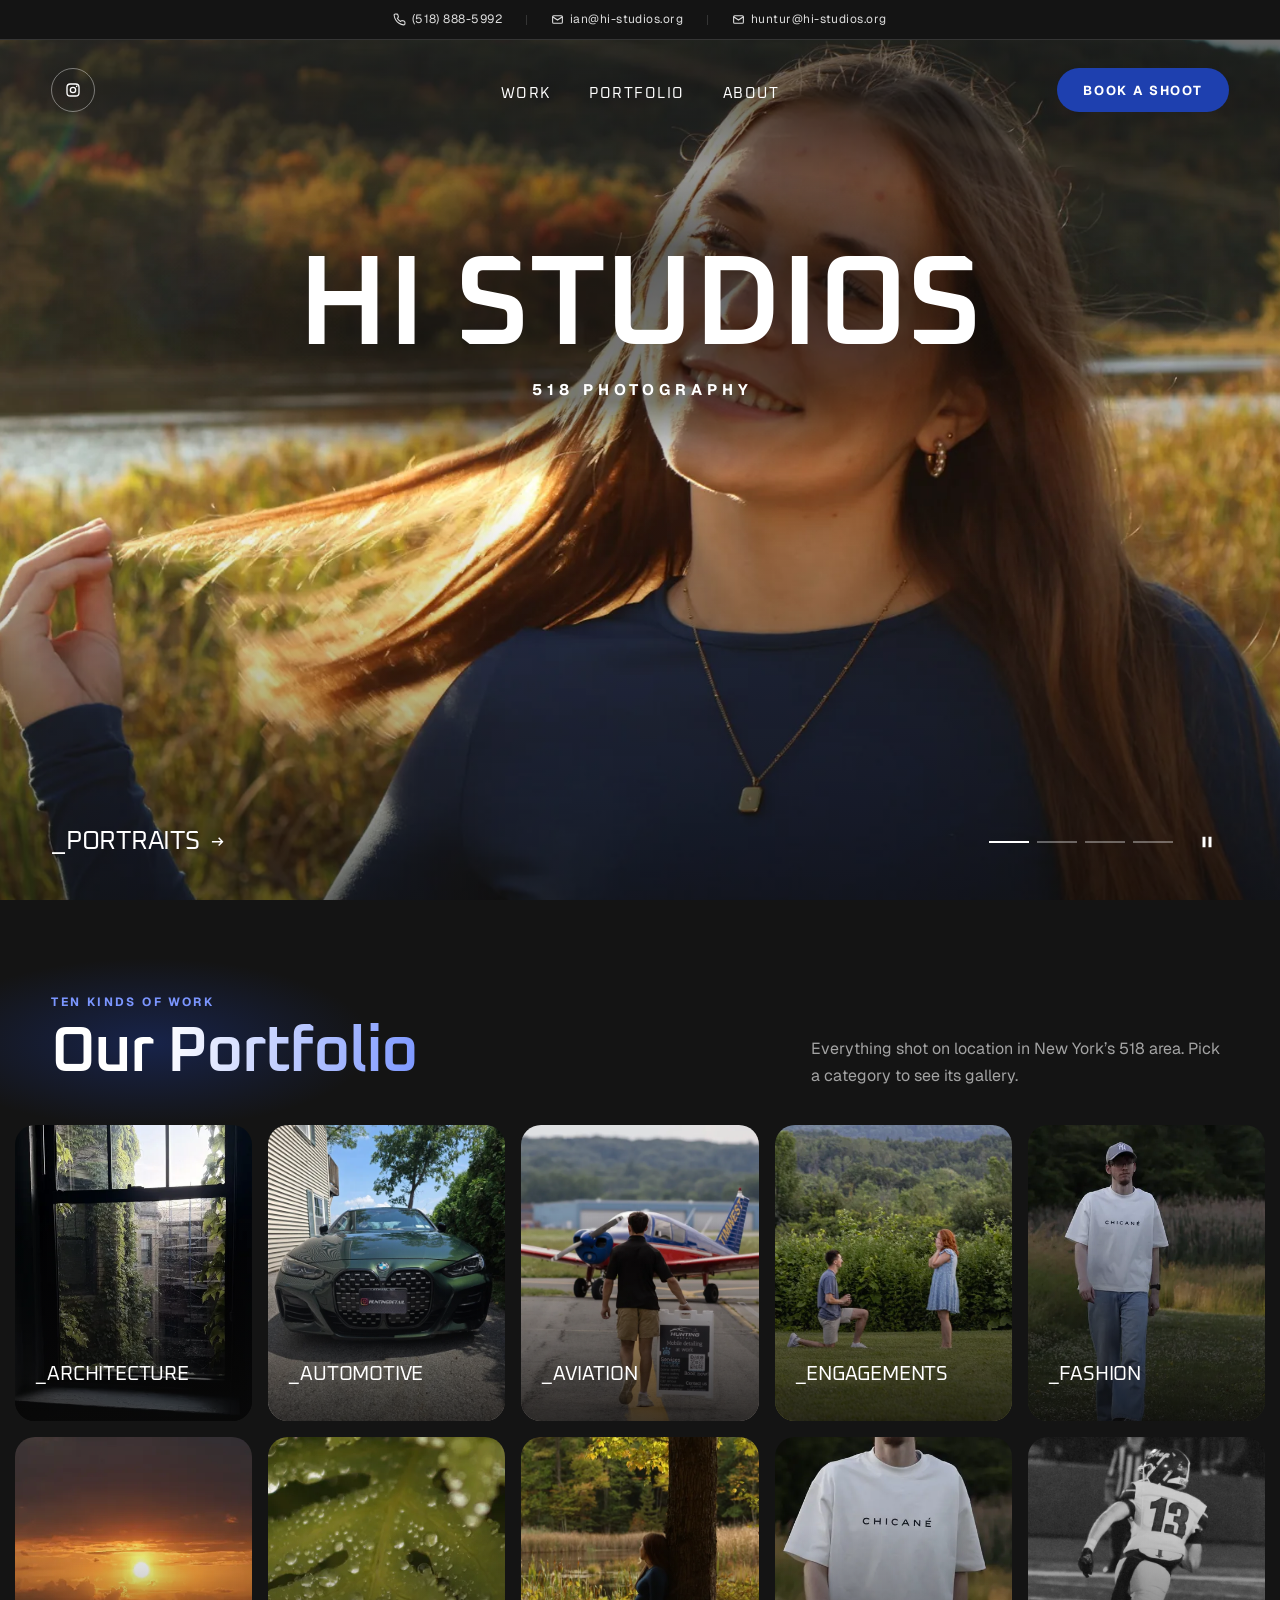
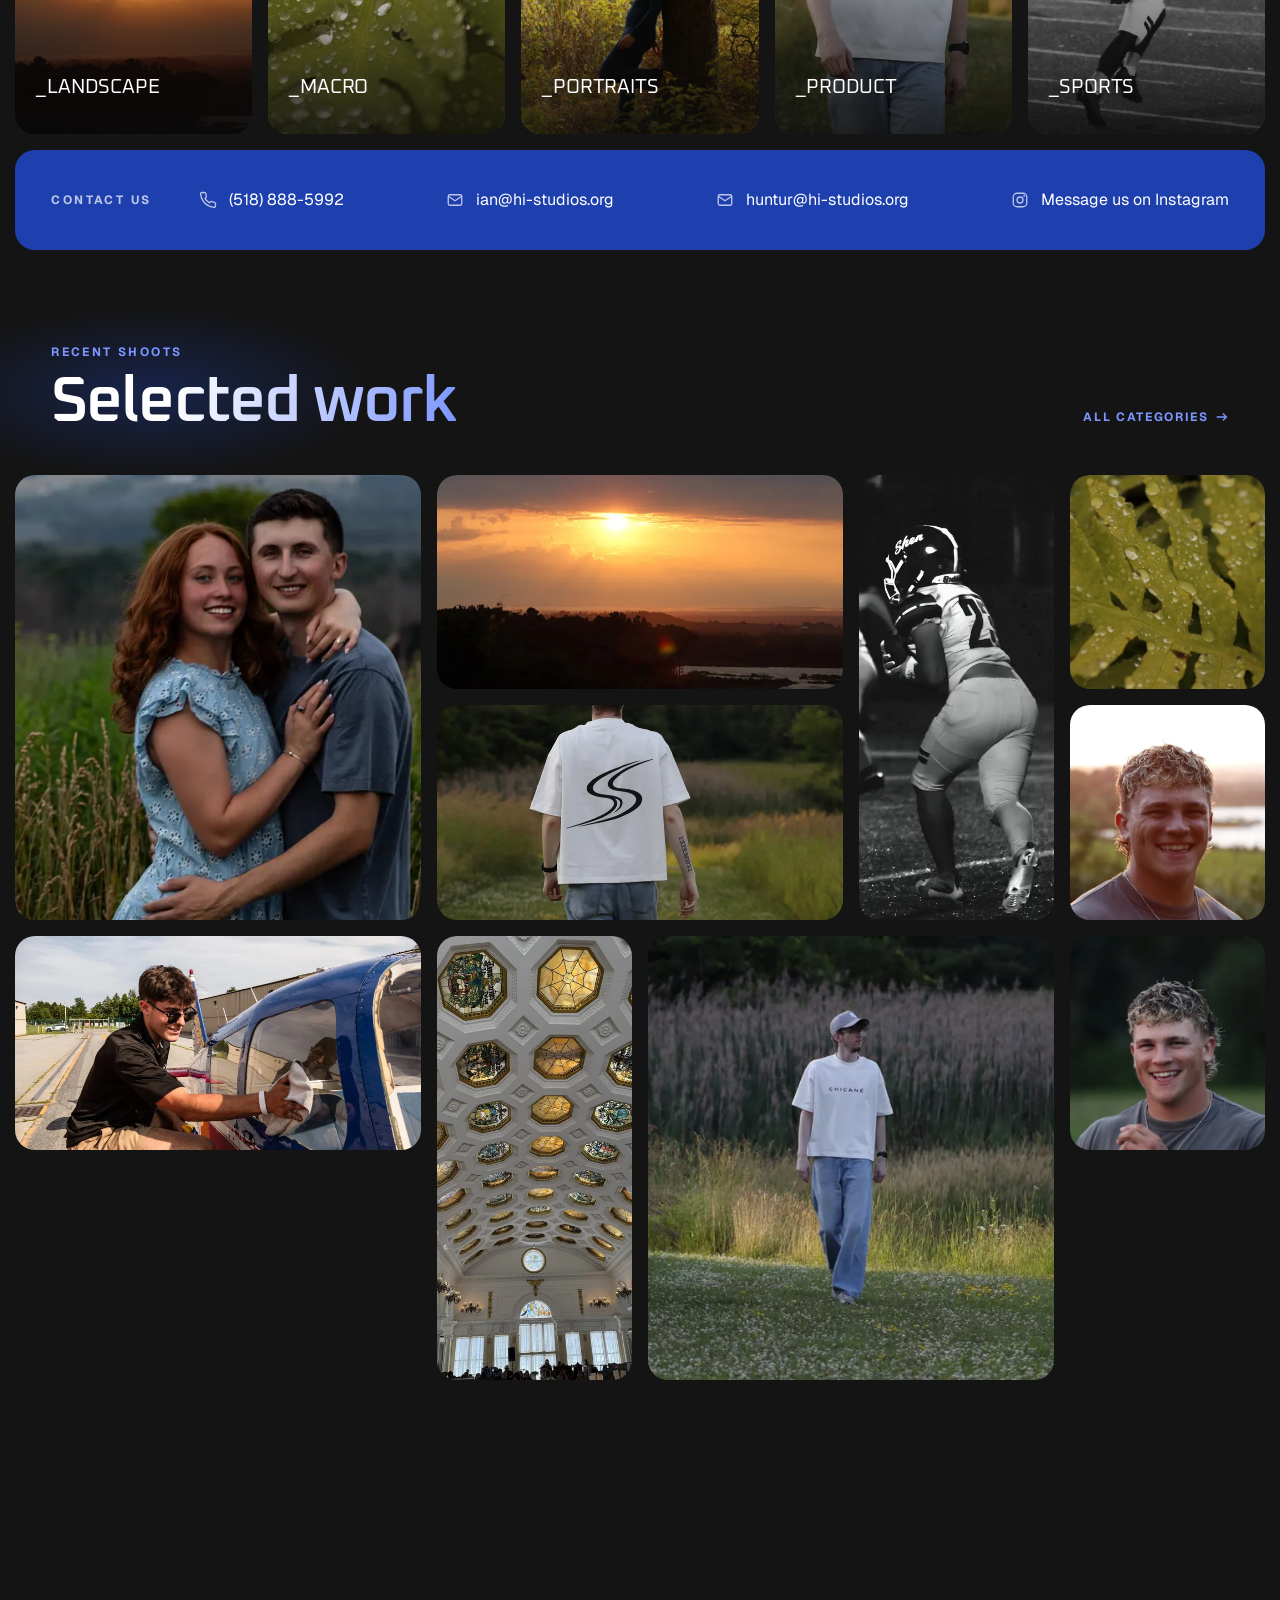
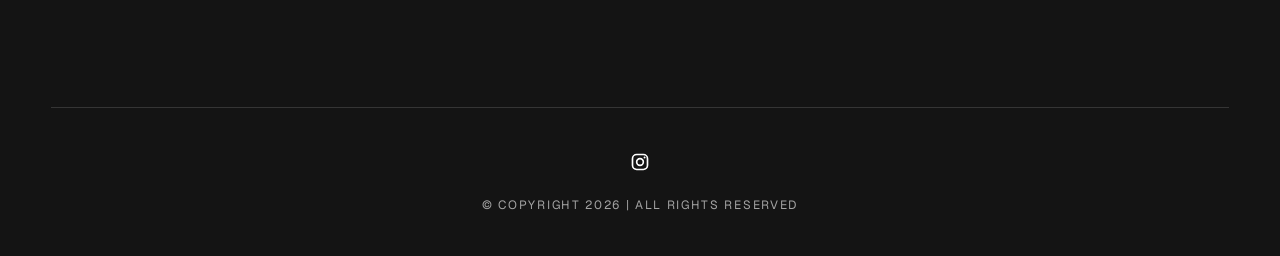
==== commit 34c4f143: "Smaller photos, a page per gallery, and Portfolio in the nav - tools/build.py writes 800px and 1600p" ====
--- a/index.html
+++ b/index.html
@@ -1,8 +1,10 @@
 <!doctype html>
 <!--
-  Homepage built from DESIGN.md. The site has three pages, which share
-  styles.css, script.js and the photos/ folder:
+  Homepage built from DESIGN.md. The site's pages share styles.css,
+  script.js, photos/ (your originals) and img/ (the web-size copies):
   - index.html: this page (hi-studios.org/)
+  - portraits/index.html, sports/index.html, ...: one page per gallery
+    (hi-studios.org/portraits/), generated by tools/build.py
   - about/index.html: Behind the Lens (hi-studios.org/about/)
   - book/index.html: Book a shoot (hi-studios.org/book/)
 
@@ -22,11 +24,13 @@
     shoot page. The data block below lists the phone and Ian's email.
     Change them all if any of them changes. The cards also link to an
     Instagram message (ig.me/m/hi.studios.99).
-  - Photos: they live in the photos/ folder, sorted by category. Each
-    category's gallery list is at the top of script.js. The About photo
-    is photos/about/hi-studios.jpg (a square crop).
+  - Photos: the originals live in the photos/ folder, sorted by category.
+    The pages show smaller WebP copies from img/, which tools/build.py
+    makes (python3 tools/build.py). The same command writes the gallery
+    pages from tools/galleries.json, which lists each gallery's photos
+    in order. The About photo is photos/about/hi-studios.jpg (a square crop).
   - Carousel: the 4 rotating photos at the top are in the hero section
-    below; each one's caption opens a gallery. The category tiles and the
+    below; each one's caption links to a gallery page. The category tiles and the
     "Selected work" mosaic further down say in a comment how to swap photos. The name and "518
     Photography" sit centered on top of them.
   - Text: the service descriptions are drafts to rewrite in your own words.
@@ -44,9 +48,9 @@
   <meta property="og:title" content="HI STUDIOS | 518 Photography">
   <meta property="og:description" content="Huntur and Ian, shooting photo and video in New York’s 518 area: portraits, engagements, sports, fashion, automotive, aviation and more.">
   <meta property="og:url" content="https://hi-studios.org/">
-  <meta property="og:image" content="https://hi-studios.org/photos/engagements/hug-kneeling.jpg">
-  <meta property="og:image:width" content="2000">
-  <meta property="og:image:height" content="1333">
+  <meta property="og:image" content="https://hi-studios.org/img/engagements/hug-kneeling-1600.webp">
+  <meta property="og:image:width" content="1600">
+  <meta property="og:image:height" content="1066">
   <meta property="og:image:alt" content="A couple embracing on their knees in a field just after a proposal">
   <meta name="twitter:card" content="summary_large_image">
   <!-- Tells search engines who HI STUDIOS is and how to reach you -->
@@ -119,7 +123,7 @@
       <a class="wordmark wordmark--stuck" href="#top">HI STUDIOS</a>
       <nav class="site-nav" aria-label="Main">
         <a href="#work">Work</a>
-        <a href="#services">Services</a>
+        <a href="#portfolio">Portfolio</a>
         <a href="about/">About</a>
       </nav>
     </div>
@@ -140,7 +144,7 @@
     </div>
     <nav class="menu__nav" aria-label="Main">
       <a href="#work">Work</a>
-      <a href="#services">Services</a>
+      <a href="#portfolio">Portfolio</a>
       <a href="about/">About</a>
     </nav>
     <div class="menu__bottom">
@@ -150,9 +154,10 @@
   </dialog>
 
   <main id="main">
-    <!-- Carousel of 4 key photos. To swap one, change its img (src, width,
-         height, alt) and its caption: data-gallery is the gallery the
-         caption opens, and the text after the underscore is its label. -->
+    <!-- Carousel of 4 key photos. To swap one, change its img (src, srcset,
+         width, height, alt; the copies in img/ come from tools/build.py)
+         and its caption: the link goes to that gallery's page and the text
+         after the underscore is its label. -->
     <section class="hero" id="top" aria-roledescription="carousel" aria-label="Featured work">
       <h1 class="hero__title">
         <span class="hero__name">HI STUDIOS</span>
@@ -161,27 +166,27 @@
 
       <div class="slides" aria-live="off">
         <figure class="slide is-active" role="group" aria-roledescription="slide" aria-label="1 of 4">
-          <img src="photos/portraits/hair-flip-lake.jpg" alt="Young woman laughing as she flips her hair beside a lake in autumn light" width="1620" height="1080" fetchpriority="high">
+          <img src="img/portraits/hair-flip-lake-1600.webp" srcset="img/portraits/hair-flip-lake-800.webp 800w, img/portraits/hair-flip-lake-1600.webp 1600w" alt="Young woman laughing as she flips her hair beside a lake in autumn light" width="1600" height="1067" fetchpriority="high" sizes="100vw">
           <figcaption>
-            <a class="slide__caption" href="#services" data-gallery="portraits"><span aria-hidden="true">_</span>Portraits<svg viewBox="0 0 16 16" fill="none" stroke="currentColor" stroke-width="1.5" aria-hidden="true"><path d="M2 8h11M9 4l4 4-4 4"/></svg></a>
+            <a class="slide__caption" href="portraits/"><span aria-hidden="true">_</span>Portraits<svg viewBox="0 0 16 16" fill="none" stroke="currentColor" stroke-width="1.5" aria-hidden="true"><path d="M2 8h11M9 4l4 4-4 4"/></svg></a>
           </figcaption>
         </figure>
         <figure class="slide" role="group" aria-roledescription="slide" aria-label="2 of 4" inert>
-          <img src="photos/engagements/hug-kneeling.jpg" alt="A couple embracing on their knees in a field just after a proposal" width="2000" height="1333" fetchpriority="low" decoding="async">
+          <img src="img/engagements/hug-kneeling-1600.webp" srcset="img/engagements/hug-kneeling-800.webp 800w, img/engagements/hug-kneeling-1600.webp 1600w" alt="A couple embracing on their knees in a field just after a proposal" width="1600" height="1066" fetchpriority="low" decoding="async" sizes="100vw">
           <figcaption>
-            <a class="slide__caption" href="#services" data-gallery="engagements"><span aria-hidden="true">_</span>Engagements<svg viewBox="0 0 16 16" fill="none" stroke="currentColor" stroke-width="1.5" aria-hidden="true"><path d="M2 8h11M9 4l4 4-4 4"/></svg></a>
+            <a class="slide__caption" href="engagements/"><span aria-hidden="true">_</span>Engagements<svg viewBox="0 0 16 16" fill="none" stroke="currentColor" stroke-width="1.5" aria-hidden="true"><path d="M2 8h11M9 4l4 4-4 4"/></svg></a>
           </figcaption>
         </figure>
         <figure class="slide" role="group" aria-roledescription="slide" aria-label="3 of 4" inert>
-          <img src="photos/sports/qb-run-color.jpg" alt="Quarterback breaking into a run under Friday night lights" width="1620" height="1080" fetchpriority="low" decoding="async">
+          <img src="img/sports/qb-run-color-1600.webp" srcset="img/sports/qb-run-color-800.webp 800w, img/sports/qb-run-color-1600.webp 1600w" alt="Quarterback breaking into a run under Friday night lights" width="1600" height="1067" fetchpriority="low" decoding="async" sizes="100vw">
           <figcaption>
-            <a class="slide__caption" href="#services" data-gallery="sports"><span aria-hidden="true">_</span>Sports<svg viewBox="0 0 16 16" fill="none" stroke="currentColor" stroke-width="1.5" aria-hidden="true"><path d="M2 8h11M9 4l4 4-4 4"/></svg></a>
+            <a class="slide__caption" href="sports/"><span aria-hidden="true">_</span>Sports<svg viewBox="0 0 16 16" fill="none" stroke="currentColor" stroke-width="1.5" aria-hidden="true"><path d="M2 8h11M9 4l4 4-4 4"/></svg></a>
           </figcaption>
         </figure>
         <figure class="slide" role="group" aria-roledescription="slide" aria-label="4 of 4" inert>
-          <img src="photos/fashion/walk-away-reeds.jpg" alt="A man in a gray cap walking away down a grassy path, a black S logo on the back of his white tee" width="2000" height="1333" fetchpriority="low" decoding="async">
+          <img src="img/fashion/walk-away-reeds-1600.webp" srcset="img/fashion/walk-away-reeds-800.webp 800w, img/fashion/walk-away-reeds-1600.webp 1600w" alt="A man in a gray cap walking away down a grassy path, a black S logo on the back of his white tee" width="1600" height="1066" fetchpriority="low" decoding="async" sizes="100vw">
           <figcaption>
-            <a class="slide__caption" href="#services" data-gallery="fashion"><span aria-hidden="true">_</span>Fashion<svg viewBox="0 0 16 16" fill="none" stroke="currentColor" stroke-width="1.5" aria-hidden="true"><path d="M2 8h11M9 4l4 4-4 4"/></svg></a>
+            <a class="slide__caption" href="fashion/"><span aria-hidden="true">_</span>Fashion<svg viewBox="0 0 16 16" fill="none" stroke="currentColor" stroke-width="1.5" aria-hidden="true"><path d="M2 8h11M9 4l4 4-4 4"/></svg></a>
           </figcaption>
         </figure>
       </div>
@@ -200,18 +205,18 @@
       </div>
     </section>
 
-    <section class="services" id="services" aria-labelledby="services-title">
+    <section class="portfolio" id="portfolio" aria-labelledby="portfolio-title">
       <div class="section-head" data-reveal="0">
-        <h2 id="services-title"><span class="eyebrow">Ten kinds of work</span><span class="display">Our Portfolio</span></h2>
-        <p class="section-head__text">Everything shot on location in New York’s 518 area. Pick a category to open its gallery.</p>
+        <h2 id="portfolio-title"><span class="eyebrow">Ten kinds of work</span><span class="display">Our Portfolio</span></h2>
+        <p class="section-head__text">Everything shot on location in New York’s 518 area. Pick a category to see its gallery.</p>
       </div>
       <!-- One cover photo per category. To swap one, change its img (src,
-           width, height). The link opens the gallery named in data-gallery
-           (the lists are at the top of script.js). -->
+           srcset, width, height; the copies in img/ come from tools/build.py).
+           Each tile links to that category's own page, e.g. portraits/ -->
       <ul class="categories">
         <li data-reveal="0">
-          <a class="category" href="#work" data-gallery="architecture">
-            <img src="photos/architecture/window-ivy.jpg" alt="" width="1126" height="2000" loading="lazy">
+          <a class="category" href="architecture/">
+            <img src="img/architecture/window-ivy-800.webp" srcset="img/architecture/window-ivy-800.webp 800w, img/architecture/window-ivy-1600.webp 1600w" alt="" width="450" height="800" loading="lazy" sizes="(min-width: 1024px) 20vw, (min-width: 768px) 33vw, 50vw">
             <span class="category__body">
               <span class="category__name">Architecture</span>
               <span class="category__text">Interiors and buildings, from grand halls to small rooms.</span>
@@ -219,8 +224,8 @@
           </a>
         </li>
         <li data-reveal="1">
-          <a class="category" href="#work" data-gallery="automotive">
-            <img src="photos/automotive/bmw-front.jpg" alt="" width="1500" height="2000" loading="lazy">
+          <a class="category" href="automotive/">
+            <img src="img/automotive/bmw-front-800.webp" srcset="img/automotive/bmw-front-800.webp 800w, img/automotive/bmw-front-1600.webp 1600w" alt="" width="600" height="800" loading="lazy" sizes="(min-width: 1024px) 20vw, (min-width: 768px) 33vw, 50vw">
             <span class="category__body">
               <span class="category__name">Automotive</span>
               <span class="category__text">Cars on location, lit to show off the paint and the lines.</span>
@@ -228,8 +233,8 @@
           </a>
         </li>
         <li data-reveal="2">
-          <a class="category" href="#work" data-gallery="aviation">
-            <img src="photos/aviation/walk-sign.jpg" alt="" width="1600" height="2000" loading="lazy">
+          <a class="category" href="aviation/">
+            <img src="img/aviation/walk-sign-800.webp" srcset="img/aviation/walk-sign-800.webp 800w, img/aviation/walk-sign-1600.webp 1600w" alt="" width="640" height="800" loading="lazy" sizes="(min-width: 1024px) 20vw, (min-width: 768px) 33vw, 50vw">
             <span class="category__body">
               <span class="category__name">Aviation</span>
               <span class="category__text">Planes on the ramp, detailing in action and portraits with the aircraft.</span>
@@ -237,8 +242,8 @@
           </a>
         </li>
         <li data-reveal="3">
-          <a class="category" href="#work" data-gallery="engagements">
-            <img src="photos/engagements/proposal-kneel.jpg" alt="" width="2000" height="1333" loading="lazy">
+          <a class="category" href="engagements/">
+            <img src="img/engagements/proposal-kneel-800.webp" srcset="img/engagements/proposal-kneel-800.webp 800w, img/engagements/proposal-kneel-1600.webp 1600w" alt="" width="800" height="533" loading="lazy" sizes="(min-width: 1024px) 20vw, (min-width: 768px) 33vw, 50vw">
             <span class="category__body">
               <span class="category__name">Engagements</span>
               <span class="category__text">Proposals and engagement sessions: the moment, the ring, the two of you.</span>
@@ -246,8 +251,8 @@
           </a>
         </li>
         <li data-reveal="4">
-          <a class="category" href="#work" data-gallery="fashion">
-            <img src="photos/fashion/walk-toward-cap.jpg" alt="" width="2000" height="1333" loading="lazy">
+          <a class="category" href="fashion/">
+            <img src="img/fashion/walk-toward-cap-800.webp" srcset="img/fashion/walk-toward-cap-800.webp 800w, img/fashion/walk-toward-cap-1600.webp 1600w" alt="" width="800" height="533" loading="lazy" sizes="(min-width: 1024px) 20vw, (min-width: 768px) 33vw, 50vw">
             <span class="category__body">
               <span class="category__name">Fashion</span>
               <span class="category__text">Lookbooks and campaign shoots in natural light.</span>
@@ -255,8 +260,8 @@
           </a>
         </li>
         <li data-reveal="0">
-          <a class="category" href="#work" data-gallery="landscape">
-            <img src="photos/landscape/sunset-sun.jpg" alt="" width="2000" height="1333" loading="lazy">
+          <a class="category" href="landscape/">
+            <img src="img/landscape/sunset-sun-800.webp" srcset="img/landscape/sunset-sun-800.webp 800w, img/landscape/sunset-sun-1600.webp 1600w" alt="" width="800" height="533" loading="lazy" sizes="(min-width: 1024px) 20vw, (min-width: 768px) 33vw, 50vw">
             <span class="category__body">
               <span class="category__name">Landscape</span>
               <span class="category__text">Coastlines, wetlands and wide-open skies.</span>
@@ -264,8 +269,8 @@
           </a>
         </li>
         <li data-reveal="1">
-          <a class="category" href="#work" data-gallery="macro">
-            <img src="photos/macro/fern-drops.jpg" alt="" width="2000" height="1333" loading="lazy">
+          <a class="category" href="macro/">
+            <img src="img/macro/fern-drops-800.webp" srcset="img/macro/fern-drops-800.webp 800w, img/macro/fern-drops-1600.webp 1600w" alt="" width="800" height="533" loading="lazy" sizes="(min-width: 1024px) 20vw, (min-width: 768px) 33vw, 50vw">
             <span class="category__body">
               <span class="category__name">Macro</span>
               <span class="category__text">Close-ups of the small things you would walk right past.</span>
@@ -273,8 +278,8 @@
           </a>
         </li>
         <li data-reveal="2">
-          <a class="category" href="#work" data-gallery="portraits">
-            <img src="photos/portraits/tree-lean-pond.jpg" alt="" width="1080" height="1620" loading="lazy">
+          <a class="category" href="portraits/">
+            <img src="img/portraits/tree-lean-pond-800.webp" srcset="img/portraits/tree-lean-pond-800.webp 800w, img/portraits/tree-lean-pond-1600.webp 1600w" alt="" width="533" height="800" loading="lazy" sizes="(min-width: 1024px) 20vw, (min-width: 768px) 33vw, 50vw">
             <span class="category__body">
               <span class="category__name">Portraits</span>
               <span class="category__text">Relaxed, natural portraits outdoors.</span>
@@ -282,8 +287,8 @@
           </a>
         </li>
         <li data-reveal="3">
-          <a class="category" href="#work" data-gallery="product">
-            <img src="photos/product/front-print-detail.jpg" alt="" width="2000" height="1333" loading="lazy">
+          <a class="category" href="product/">
+            <img src="img/product/front-print-detail-800.webp" srcset="img/product/front-print-detail-800.webp 800w, img/product/front-print-detail-1600.webp 1600w" alt="" width="800" height="533" loading="lazy" sizes="(min-width: 1024px) 20vw, (min-width: 768px) 33vw, 50vw">
             <span class="category__body">
               <span class="category__name">Product</span>
               <span class="category__text">Clean close-ups of products, prints and logos.</span>
@@ -291,8 +296,8 @@
           </a>
         </li>
         <li data-reveal="4">
-          <a class="category" href="#work" data-gallery="sports">
-            <img src="photos/sports/number-13-run.jpg" alt="" width="1633" height="2047" loading="lazy">
+          <a class="category" href="sports/">
+            <img src="img/sports/number-13-run-800.webp" srcset="img/sports/number-13-run-800.webp 800w, img/sports/number-13-run-1600.webp 1600w" alt="" width="638" height="800" loading="lazy" sizes="(min-width: 1024px) 20vw, (min-width: 768px) 33vw, 50vw">
             <span class="category__body">
               <span class="category__name">Sports</span>
               <span class="category__text">Games from the sideline under the lights, plus player portraits.</span>
@@ -334,24 +339,24 @@
     <section class="work" id="work" aria-labelledby="work-title">
       <div class="section-head" data-reveal="0">
         <h2 id="work-title"><span class="eyebrow">Recent shoots</span><span class="display">Selected work</span></h2>
-        <a class="section-head__link" href="#services">All categories<svg viewBox="0 0 16 16" fill="none" stroke="currentColor" stroke-width="1.5" aria-hidden="true"><path d="M2 8h11M9 4l4 4-4 4"/></svg></a>
+        <a class="section-head__link" href="#portfolio">All categories<svg viewBox="0 0 16 16" fill="none" stroke="currentColor" stroke-width="1.5" aria-hidden="true"><path d="M2 8h11M9 4l4 4-4 4"/></svg></a>
       </div>
       <!-- Mixed-size mosaic. Sizes: mosaic__item--big (2x2), --wide (2x1),
            --tall (1x2), or none (1x1). Any photo opens in the viewer. -->
       <ul class="mosaic">
-        <li class="mosaic__item mosaic__item--big" data-reveal="0"><a class="tile" href="photos/engagements/couple-portrait.jpg"><img src="photos/engagements/couple-portrait.jpg" alt="Engaged couple smiling together in a field of tall grass" width="2000" height="1333" loading="lazy"></a></li>
-        <li class="mosaic__item mosaic__item--wide" data-reveal="1"><a class="tile" href="photos/landscape/sunset-clouds.jpg"><img src="photos/landscape/sunset-clouds.jpg" alt="Sunset over the water with streaks of pink cloud" width="2000" height="1333" loading="lazy"></a></li>
-        <li class="mosaic__item mosaic__item--tall" data-reveal="2"><a class="tile" href="photos/sports/ball-carrier.jpg"><img src="photos/sports/ball-carrier.jpg" alt="Football player carrying the ball under stadium lights" width="1313" height="2047" loading="lazy"></a></li>
-        <li class="mosaic__item" data-reveal="3"><a class="tile" href="photos/macro/fern-fronds.jpg"><img src="photos/macro/fern-fronds.jpg" alt="Close-up of fern fronds" width="2000" height="1333" loading="lazy"></a></li>
-        <li class="mosaic__item mosaic__item--wide" data-reveal="0"><a class="tile" href="photos/product/back-print-closeup.jpg"><img src="photos/product/back-print-closeup.jpg" alt="Back of a white tee with a black S-curve print" width="2000" height="1333" loading="lazy"></a></li>
-        <li class="mosaic__item" data-reveal="1"><a class="tile" href="photos/portraits/golden-closeup.jpg"><img src="photos/portraits/golden-closeup.jpg" alt="Smiling young man with curly blond hair at golden hour" width="2000" height="1333" loading="lazy"></a></li>
-        <li class="mosaic__item mosaic__item--wide" data-reveal="2"><a class="tile" href="photos/aviation/window-wipe.jpg"><img src="photos/aviation/window-wipe.jpg" alt="Person in sunglasses wiping down the window of a blue and red light aircraft" width="2000" height="1333" loading="lazy"></a></li>
-        <li class="mosaic__item mosaic__item--tall" data-reveal="3"><a class="tile" href="photos/architecture/ceiling.jpg"><img src="photos/architecture/ceiling.jpg" alt="Ornate ceiling of octagonal stained-glass panels" width="1500" height="2000" loading="lazy"></a></li>
-        <li class="mosaic__item mosaic__item--big" data-reveal="0"><a class="tile" href="photos/fashion/walk-glance.jpg"><img src="photos/fashion/walk-glance.jpg" alt="Model in a cap glancing back on a grassy path" width="2000" height="1333" loading="lazy"></a></li>
-        <li class="mosaic__item" data-reveal="1"><a class="tile" href="photos/portraits/laugh-green.jpg"><img src="photos/portraits/laugh-green.jpg" alt="Young woman laughing in front of green foliage" width="2000" height="1333" loading="lazy"></a></li>
-        <li class="mosaic__item" data-reveal="2"><a class="tile" href="photos/engagements/ring-hands.jpg"><img src="photos/engagements/ring-hands.jpg" alt="Close-up of two hands and an engagement ring" width="2000" height="1333" loading="lazy"></a></li>
-        <li class="mosaic__item" data-reveal="3"><a class="tile" href="photos/automotive/bmw-front.jpg"><img src="photos/automotive/bmw-front.jpg" alt="Front of a dark green BMW on a driveway" width="1500" height="2000" loading="lazy"></a></li>
-        <li class="mosaic__item" data-reveal="0"><a class="tile" href="photos/portraits/sunlit-eyes-closed.jpg"><img src="photos/portraits/sunlit-eyes-closed.jpg" alt="Young woman with her eyes closed in warm sunlight" width="1620" height="1080" loading="lazy"></a></li>
+        <li class="mosaic__item mosaic__item--big" data-reveal="0"><a class="tile" href="img/engagements/couple-portrait-1600.webp"><img src="img/engagements/couple-portrait-800.webp" srcset="img/engagements/couple-portrait-800.webp 800w, img/engagements/couple-portrait-1600.webp 1600w" alt="Engaged couple smiling together in a field of tall grass" width="800" height="533" loading="lazy" sizes="(min-width: 1024px) 33vw, 50vw"></a></li>
+        <li class="mosaic__item mosaic__item--wide" data-reveal="1"><a class="tile" href="img/landscape/sunset-clouds-1600.webp"><img src="img/landscape/sunset-clouds-800.webp" srcset="img/landscape/sunset-clouds-800.webp 800w, img/landscape/sunset-clouds-1600.webp 1600w" alt="Sunset over the water with streaks of pink cloud" width="800" height="533" loading="lazy" sizes="(min-width: 1024px) 33vw, 50vw"></a></li>
+        <li class="mosaic__item mosaic__item--tall" data-reveal="2"><a class="tile" href="img/sports/ball-carrier-1600.webp"><img src="img/sports/ball-carrier-800.webp" srcset="img/sports/ball-carrier-800.webp 800w, img/sports/ball-carrier-1600.webp 1600w" alt="Football player carrying the ball under stadium lights" width="513" height="800" loading="lazy" sizes="(min-width: 1024px) 17vw, (min-width: 768px) 25vw, 50vw"></a></li>
+        <li class="mosaic__item" data-reveal="3"><a class="tile" href="img/macro/fern-fronds-1600.webp"><img src="img/macro/fern-fronds-800.webp" srcset="img/macro/fern-fronds-800.webp 800w, img/macro/fern-fronds-1600.webp 1600w" alt="Close-up of fern fronds" width="800" height="533" loading="lazy" sizes="(min-width: 1024px) 17vw, (min-width: 768px) 25vw, 50vw"></a></li>
+        <li class="mosaic__item mosaic__item--wide" data-reveal="0"><a class="tile" href="img/product/back-print-closeup-1600.webp"><img src="img/product/back-print-closeup-800.webp" srcset="img/product/back-print-closeup-800.webp 800w, img/product/back-print-closeup-1600.webp 1600w" alt="Back of a white tee with a black S-curve print" width="800" height="533" loading="lazy" sizes="(min-width: 1024px) 33vw, 50vw"></a></li>
+        <li class="mosaic__item" data-reveal="1"><a class="tile" href="img/portraits/golden-closeup-1600.webp"><img src="img/portraits/golden-closeup-800.webp" srcset="img/portraits/golden-closeup-800.webp 800w, img/portraits/golden-closeup-1600.webp 1600w" alt="Smiling young man with curly blond hair at golden hour" width="800" height="533" loading="lazy" sizes="(min-width: 1024px) 17vw, (min-width: 768px) 25vw, 50vw"></a></li>
+        <li class="mosaic__item mosaic__item--wide" data-reveal="2"><a class="tile" href="img/aviation/window-wipe-1600.webp"><img src="img/aviation/window-wipe-800.webp" srcset="img/aviation/window-wipe-800.webp 800w, img/aviation/window-wipe-1600.webp 1600w" alt="Person in sunglasses wiping down the window of a blue and red light aircraft" width="800" height="533" loading="lazy" sizes="(min-width: 1024px) 33vw, 50vw"></a></li>
+        <li class="mosaic__item mosaic__item--tall" data-reveal="3"><a class="tile" href="img/architecture/ceiling-1600.webp"><img src="img/architecture/ceiling-800.webp" srcset="img/architecture/ceiling-800.webp 800w, img/architecture/ceiling-1600.webp 1600w" alt="Ornate ceiling of octagonal stained-glass panels" width="600" height="800" loading="lazy" sizes="(min-width: 1024px) 17vw, (min-width: 768px) 25vw, 50vw"></a></li>
+        <li class="mosaic__item mosaic__item--big" data-reveal="0"><a class="tile" href="img/fashion/walk-glance-1600.webp"><img src="img/fashion/walk-glance-800.webp" srcset="img/fashion/walk-glance-800.webp 800w, img/fashion/walk-glance-1600.webp 1600w" alt="Model in a cap glancing back on a grassy path" width="800" height="533" loading="lazy" sizes="(min-width: 1024px) 33vw, 50vw"></a></li>
+        <li class="mosaic__item" data-reveal="1"><a class="tile" href="img/portraits/laugh-green-1600.webp"><img src="img/portraits/laugh-green-800.webp" srcset="img/portraits/laugh-green-800.webp 800w, img/portraits/laugh-green-1600.webp 1600w" alt="Young woman laughing in front of green foliage" width="800" height="533" loading="lazy" sizes="(min-width: 1024px) 17vw, (min-width: 768px) 25vw, 50vw"></a></li>
+        <li class="mosaic__item" data-reveal="2"><a class="tile" href="img/engagements/ring-hands-1600.webp"><img src="img/engagements/ring-hands-800.webp" srcset="img/engagements/ring-hands-800.webp 800w, img/engagements/ring-hands-1600.webp 1600w" alt="Close-up of two hands and an engagement ring" width="800" height="533" loading="lazy" sizes="(min-width: 1024px) 17vw, (min-width: 768px) 25vw, 50vw"></a></li>
+        <li class="mosaic__item" data-reveal="3"><a class="tile" href="img/automotive/bmw-front-1600.webp"><img src="img/automotive/bmw-front-800.webp" srcset="img/automotive/bmw-front-800.webp 800w, img/automotive/bmw-front-1600.webp 1600w" alt="Front of a dark green BMW on a driveway" width="600" height="800" loading="lazy" sizes="(min-width: 1024px) 17vw, (min-width: 768px) 25vw, 50vw"></a></li>
+        <li class="mosaic__item" data-reveal="0"><a class="tile" href="img/portraits/sunlit-eyes-closed-1600.webp"><img src="img/portraits/sunlit-eyes-closed-800.webp" srcset="img/portraits/sunlit-eyes-closed-800.webp 800w, img/portraits/sunlit-eyes-closed-1600.webp 1600w" alt="Young woman with her eyes closed in warm sunlight" width="800" height="533" loading="lazy" sizes="(min-width: 1024px) 17vw, (min-width: 768px) 25vw, 50vw"></a></li>
       </ul>
     </section>
 
--- a/styles.css
+++ b/styles.css
@@ -524,8 +524,8 @@
 .carousel-toggle.is-paused .icon-pause { display: none; }
 .carousel-toggle.is-paused .icon-play { display: block; }
 
-/* Services: one cover photo per category */
-.services { padding: var(--section-space) var(--grid-margin) 0; }
+/* Portfolio: one cover photo per category */
+.portfolio { padding: var(--section-space) var(--grid-margin) 0; }
 
 .categories {
   display: grid;
@@ -744,6 +744,22 @@
   .tile:hover::before, .category:hover::before { opacity: 1; }
 }
 
+
+/* Gallery pages (portraits/, sports/, ...): photos flow down three columns
+   at their own proportions, nothing cropped */
+.gallery-section { padding: 0 var(--grid-margin); }
+.gallery {
+  columns: 3;
+  column-gap: var(--gutter);
+  max-width: 1600px;
+  margin: 0 auto;
+  padding: 0;
+  list-style: none;
+}
+.gallery__item { break-inside: avoid; margin-bottom: var(--gutter); }
+.gallery__item .tile { display: block; }
+.gallery__item img { width: 100%; height: auto; aspect-ratio: auto; display: block; }
+
 /* About */
 .about {
   display: grid;
@@ -1002,6 +1018,7 @@
   .contact-card--band { grid-template-columns: minmax(0, 1fr); }
   .contact-card--band .contact-card__list { grid-template-columns: repeat(2, auto); justify-content: start; gap: 0 2rem; }
   .mosaic { --cell: calc((100vw - 2 * var(--grid-margin) - 3 * var(--gutter)) / 4); grid-template-columns: repeat(4, minmax(0, 1fr)); }
+  .gallery { columns: 2; }
 }
 
 /* Phone */
@@ -1026,7 +1043,7 @@
   :root { --radius-card: 14px; }
   .contact-card { padding: 1.5rem 1.25rem 1rem; }
 
-  .services, .work { padding: var(--section-space) 8px 0; }
+  .portfolio, .work { padding: var(--section-space) 8px 0; }
   .section-head { margin-inline: calc(var(--margin) - 8px); }
   .categories { grid-template-columns: repeat(2, minmax(0, 1fr)); gap: 8px; }
   .category__body { padding: 0.9rem; }
@@ -1037,6 +1054,9 @@
   .mosaic { --cell: calc((100vw - 16px - 8px) / 2); grid-template-columns: repeat(2, minmax(0, 1fr)); gap: 8px; }
   .mosaic__item--big { grid-column: span 2; grid-row: span 2; }
   .mosaic__item--wide { grid-column: span 2; grid-row: span 1; }
+  .gallery-section { padding: 0 8px; }
+  .gallery { columns: 2; column-gap: 8px; }
+  .gallery__item { margin-bottom: 8px; }
 
   .about { grid-template-columns: minmax(0, 1fr); justify-items: center; }
 
